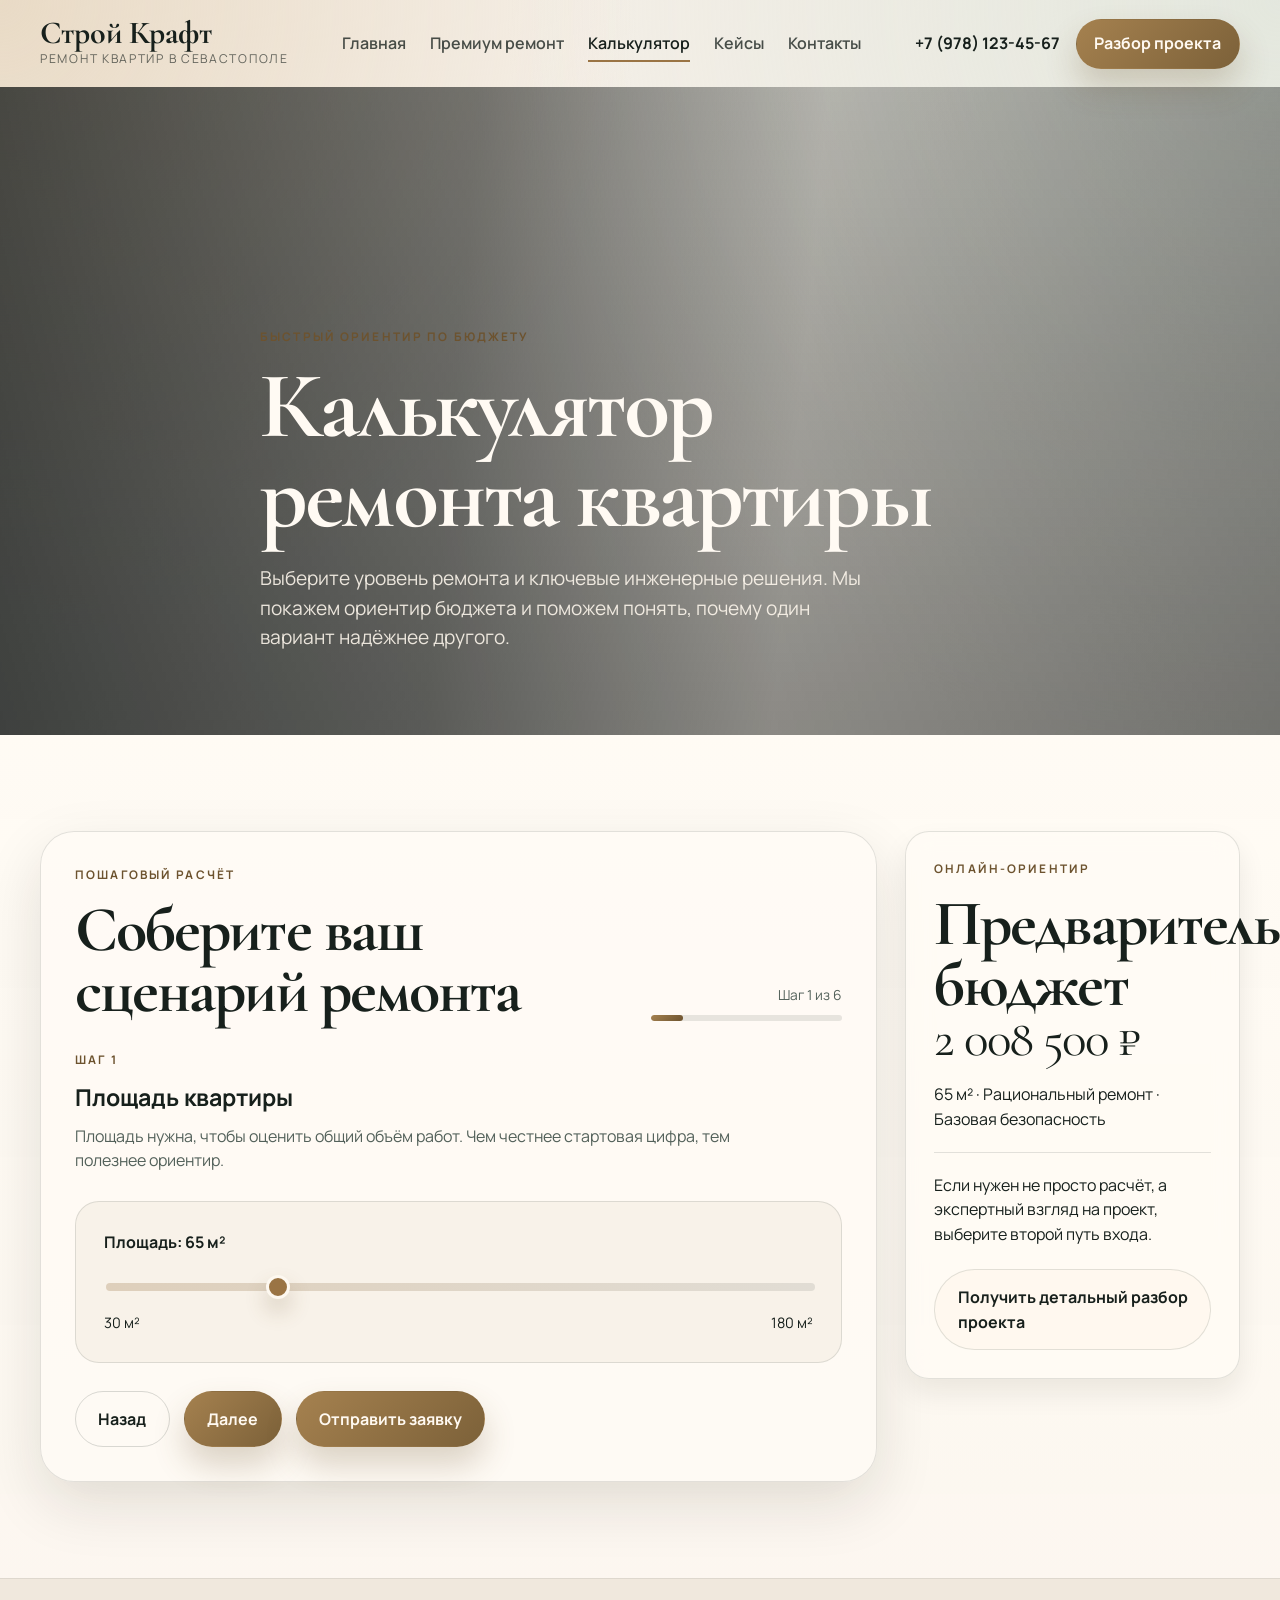
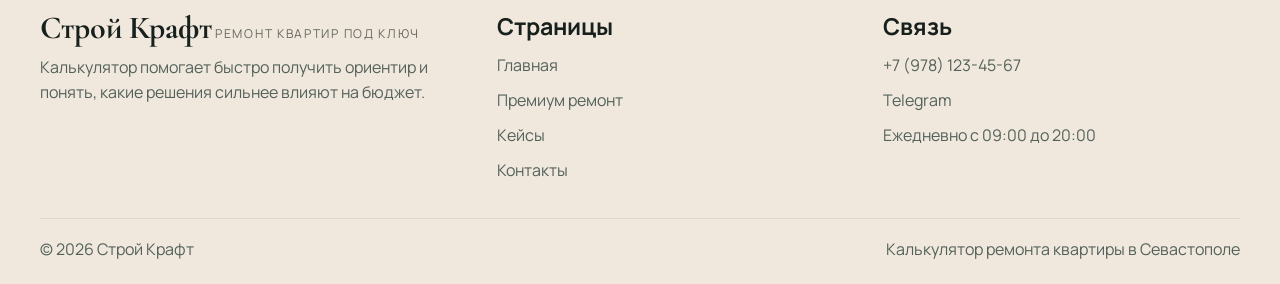
==== calculator.html @ f218eed1 "Add files via upload" ====
<!DOCTYPE html>
<html lang="ru">
<head>
  <meta charset="UTF-8">
  <meta http-equiv="X-UA-Compatible" content="IE=edge">
  <meta name="viewport" content="width=device-width, initial-scale=1.0">
  <title>Калькулятор ремонта квартиры в Севастополе | Строй Крафт</title>
  <meta name="description" content="Пошаговый калькулятор ремонта квартиры в Севастополе: тип ремонта, электрика, вода, материалы и итоговая оценка бюджета с формой заявки.">
  <link rel="preconnect" href="https://fonts.googleapis.com">
  <link rel="preconnect" href="https://fonts.gstatic.com" crossorigin>
  <link href="https://fonts.googleapis.com/css2?family=Cormorant+Garamond:wght@500;600;700&family=Manrope:wght@400;500;600;700;800&display=swap" rel="stylesheet">
  <link rel="stylesheet" href="style.css">
  <script defer src="script.js"></script>
</head>
<body class="page-calculator">
  <header class="site-header" data-header>
    <div class="container site-header__inner">
      <a class="brand" href="index.html" aria-label="Строй Крафт">
        <span class="brand__mark">Строй Крафт</span>
        <span class="brand__sub">ремонт квартир в Севастополе</span>
      </a>
      <button class="menu-toggle" type="button" aria-expanded="false" aria-controls="siteNav" data-menu-toggle>
        <span></span>
        <span></span>
      </button>
      <nav class="site-nav" id="siteNav" data-nav>
        <a href="index.html">Главная</a>
        <a href="premium.html">Премиум ремонт</a>
        <a href="calculator.html" aria-current="page">Калькулятор</a>
        <a href="cases.html">Кейсы</a>
        <a href="contact.html">Контакты</a>
      </nav>
      <div class="site-header__actions">
        <a class="header-phone" href="tel:+79781234567">+7 (978) 123-45-67</a>
        <a class="button button--small" href="contact.html?lead=review">Разбор проекта</a>
      </div>
    </div>
  </header>

  <main>
    <section class="page-hero page-hero--compact" style="--hero-image: url('https://images.unsplash.com/photo-1484154218962-a197022b5858?auto=format&fit=crop&w=1600&q=80');">
      <div class="page-hero__media" data-parallax></div>
      <div class="page-hero__shade"></div>
      <div class="container page-hero__content">
        <p class="hero__eyebrow" data-reveal>Быстрый ориентир по бюджету</p>
        <h1 data-reveal>Калькулятор ремонта квартиры</h1>
        <p class="hero__lead" data-reveal>
          Выберите уровень ремонта и ключевые инженерные решения. Мы покажем ориентир бюджета и
          поможем понять, почему один вариант надёжнее другого.
        </p>
      </div>
    </section>

    <section class="section section--light">
      <div class="container calculator-layout">
        <form class="calculator" id="calculatorWizard" novalidate>
          <div class="calculator__top" data-reveal>
            <div>
              <p class="kicker">Пошаговый расчёт</p>
              <h2>Соберите ваш сценарий ремонта</h2>
            </div>
            <div class="wizard-progress">
              <span data-progress-label>Шаг 1 из 6</span>
              <div class="wizard-progress__bar">
                <span data-progress-bar></span>
              </div>
            </div>
          </div>

          <section class="wizard-step is-active" data-step="1" data-reveal>
            <div class="wizard-step__header">
              <p class="kicker">Шаг 1</p>
              <h3>Площадь квартиры</h3>
              <p>Площадь нужна, чтобы оценить общий объём работ. Чем честнее стартовая цифра, тем полезнее ориентир.</p>
            </div>
            <div class="range-card">
              <label for="areaRange">Площадь: <strong><span data-area-value>65</span> м²</strong></label>
              <input id="areaRange" name="area" type="range" min="30" max="180" step="5" value="65" data-area-range>
              <div class="range-card__labels">
                <span>30 м²</span>
                <span>180 м²</span>
              </div>
            </div>
          </section>

          <section class="wizard-step" data-step="2">
            <div class="wizard-step__header">
              <p class="kicker">Шаг 2</p>
              <h3>Какой тип ремонта нужен</h3>
              <p>Это главная разница по бюджету. Выбирайте не “самый дорогой”, а тот уровень, который решает вашу задачу.</p>
            </div>
            <div class="option-grid">
              <label class="option-card option-card--selectable">
                <input type="radio" name="renovationType" value="Рациональный ремонт" data-price="22000" checked>
                <span class="option-card__title">Рациональный ремонт</span>
                <span class="option-card__price">от 22 000 ₽ / м²</span>
                <span class="option-card__desc">Чистый, аккуратный ремонт с проверенными решениями без переплаты за лишний декор.</span>
              </label>
              <label class="option-card option-card--selectable">
                <input type="radio" name="renovationType" value="Капитальный ремонт" data-price="32000">
                <span class="option-card__title">Капитальный ремонт</span>
                <span class="option-card__price">от 32 000 ₽ / м²</span>
                <span class="option-card__desc">Полная перезагрузка квартиры с усиленной подготовкой оснований и инженерии.</span>
              </label>
              <label class="option-card option-card--selectable">
                <input type="radio" name="renovationType" value="Премиум ремонт" data-price="46000">
                <span class="option-card__title">Премиум ремонт</span>
                <span class="option-card__price">от 46 000 ₽ / м²</span>
                <span class="option-card__desc">Для квартир, где важны высокий ресурс, точная геометрия и дорогой уровень исполнения.</span>
              </label>
            </div>
          </section>

          <section class="wizard-step" data-step="3">
            <div class="wizard-step__header">
              <p class="kicker">Шаг 3</p>
              <h3>Электрическая система</h3>
              <p>Хорошая электрика даёт спокойствие: техника работает стабильно, нагрузка распределена, а доступ к щиту остаётся удобным.</p>
            </div>
            <div class="option-grid">
              <label class="option-card option-card--selectable">
                <input type="radio" name="electricity" value="Базовая безопасность" data-price="2900" checked>
                <span class="option-card__title">Базовая безопасность</span>
                <span class="option-card__price">+2 900 ₽ / м²</span>
                <span class="option-card__desc">Для спокойной эксплуатации без избыточных решений. Подходит для стандартного набора техники.</span>
              </label>
              <label class="option-card option-card--selectable">
                <input type="radio" name="electricity" value="Усиленная система" data-price="5100">
                <span class="option-card__title">Усиленная система</span>
                <span class="option-card__price">+5 100 ₽ / м²</span>
                <span class="option-card__desc">Отдельные группы и запас по нагрузке. Лучше для семей и кухни с активной техникой.</span>
              </label>
              <label class="option-card option-card--selectable">
                <input type="radio" name="electricity" value="Премиум электрика" data-price="7900">
                <span class="option-card__title">Премиум электрика</span>
                <span class="option-card__price">+7 900 ₽ / м²</span>
                <span class="option-card__desc">Сценарии света, удобный щит, запас по мощности и уровень комфорта на долгий срок.</span>
              </label>
            </div>
          </section>

          <section class="wizard-step" data-step="4">
            <div class="wizard-step__header">
              <p class="kicker">Шаг 4</p>
              <h3>Система воды</h3>
              <p>Здесь важны тихая работа, долговечность и доступ к ключевым узлам. Это та часть ремонта, где переделки всегда дорогие.</p>
            </div>
            <div class="option-grid">
              <label class="option-card option-card--selectable">
                <input type="radio" name="water" value="Стандартная схема" data-price="2400" checked>
                <span class="option-card__title">Стандартная схема</span>
                <span class="option-card__price">+2 400 ₽ / м²</span>
                <span class="option-card__desc">Рабочее решение для компактных квартир с простым сценарием потребления воды.</span>
              </label>
              <label class="option-card option-card--selectable">
                <input type="radio" name="water" value="Коллекторная система" data-price="4300">
                <span class="option-card__title">Коллекторная система</span>
                <span class="option-card__price">+4 300 ₽ / м²</span>
                <span class="option-card__desc">Стабильнее по давлению и удобнее в обслуживании. Оптимально для семейного пользования.</span>
              </label>
              <label class="option-card option-card--selectable">
                <input type="radio" name="water" value="Премиум водоснабжение" data-price="6900">
                <span class="option-card__title">Премиум водоснабжение</span>
                <span class="option-card__price">+6 900 ₽ / м²</span>
                <span class="option-card__desc">Усиленная схема с продуманным доступом и уровнем сборки, рассчитанным на долгую эксплуатацию.</span>
              </label>
            </div>
          </section>

          <section class="wizard-step" data-step="5">
            <div class="wizard-step__header">
              <p class="kicker">Шаг 5</p>
              <h3>Материалы и отделка</h3>
              <p>Не всё должно быть дорогим. Важно, чтобы покрытия и фурнитура выдерживали именно вашу нагрузку и не уставали слишком быстро.</p>
            </div>
            <div class="option-grid">
              <label class="option-card option-card--selectable">
                <input type="radio" name="materials" value="Проверенные решения" data-price="3600" checked>
                <span class="option-card__title">Проверенные решения</span>
                <span class="option-card__price">+3 600 ₽ / м²</span>
                <span class="option-card__desc">Сбалансированный выбор для аккуратного результата без лишнего роста бюджета.</span>
              </label>
              <label class="option-card option-card--selectable">
                <input type="radio" name="materials" value="Усиленные материалы" data-price="6200">
                <span class="option-card__title">Усиленные материалы</span>
                <span class="option-card__price">+6 200 ₽ / м²</span>
                <span class="option-card__desc">Лучше держат нагрузку в проходных и мокрых зонах, дольше сохраняют вид.</span>
              </label>
              <label class="option-card option-card--selectable">
                <input type="radio" name="materials" value="Премиальная отделка" data-price="9800">
                <span class="option-card__title">Премиальная отделка</span>
                <span class="option-card__price">+9 800 ₽ / м²</span>
                <span class="option-card__desc">Финишный уровень для дорогой визуальной целостности и тактильно качественного пространства.</span>
              </label>
            </div>
          </section>

          <section class="wizard-step" data-step="6">
            <div class="wizard-step__header">
              <p class="kicker">Шаг 6</p>
              <h3>Дополнительные опции</h3>
              <p>Это то, что часто усиливает комфорт: тепло пола, шумоизоляция, встроенное хранение и дополнительный техконтроль.</p>
            </div>
            <div class="option-grid option-grid--compact">
              <label class="option-card option-card--selectable option-card--checkbox">
                <input type="checkbox" name="extras" value="Тёплый пол" data-price="2500">
                <span class="option-card__title">Тёплый пол</span>
                <span class="option-card__desc">Комфорт в санузлах, кухне и проходных зонах.</span>
              </label>
              <label class="option-card option-card--selectable option-card--checkbox">
                <input type="checkbox" name="extras" value="Шумоизоляция спальни" data-price="2100">
                <span class="option-card__title">Шумоизоляция спальни</span>
                <span class="option-card__desc">Сильнее ощущается в ежедневной жизни, чем многие декоративные вложения.</span>
              </label>
              <label class="option-card option-card--selectable option-card--checkbox">
                <input type="checkbox" name="extras" value="Встроенное хранение" data-price="3200">
                <span class="option-card__title">Встроенное хранение</span>
                <span class="option-card__desc">Помогает сохранить интерьер чистым и организованным.</span>
              </label>
              <label class="option-card option-card--selectable option-card--checkbox">
                <input type="checkbox" name="extras" value="Усиленный техконтроль" data-price="1700">
                <span class="option-card__title">Усиленный техконтроль</span>
                <span class="option-card__desc">Подходит для объектов с высокими ожиданиями к деталям и срокам.</span>
              </label>
            </div>
          </section>

          <section class="wizard-step wizard-step--result" data-step="7">
            <div class="wizard-step__header">
              <p class="kicker" data-lead-kicker>Финальный шаг</p>
              <h3 data-lead-title>Получите расчёт и следующий шаг по вашему проекту</h3>
              <p data-lead-copy>Оставьте имя и телефон. Мы перезвоним, уточним детали и поможем превратить ориентир по бюджету в понятную смету.</p>
            </div>
            <div class="result-card">
              <div class="result-card__amount">
                <span>Ориентир бюджета</span>
                <strong data-total-range>3 967 000 - 4 630 000 ₽</strong>
                <p>Точная смета зависит от состояния квартиры, состава работ и уровня чистовых материалов.</p>
              </div>
              <div class="result-card__summary" data-summary-list></div>
            </div>
            <div class="contact-inline">
              <label>
                <span>Ваше имя</span>
                <input type="text" name="clientName" placeholder="Как к вам обращаться" required>
              </label>
              <label>
                <span>Телефон</span>
                <input type="tel" name="clientPhone" placeholder="+7 (___) ___-__-__" required data-phone-input>
              </label>
            </div>
          </section>

          <div class="wizard-controls">
            <button class="button button--ghost" type="button" data-prev-step disabled>Назад</button>
            <button class="button" type="button" data-next-step>Далее</button>
            <button class="button" type="submit" data-submit-step hidden>Отправить заявку</button>
          </div>
        </form>

        <aside class="calculator-summary" data-reveal>
          <p class="kicker">Онлайн-ориентир</p>
          <h2>Предварительный бюджет</h2>
          <div class="calculator-summary__price" data-total-short>4 298 000 ₽</div>
          <div class="calculator-summary__meta" data-summary-short>
            65 м² · Рациональный ремонт · Базовая безопасность
          </div>
          <div class="calculator-summary__note">
            Если нужен не просто расчёт, а экспертный взгляд на проект, выберите второй путь входа.
          </div>
          <a class="button button--secondary button--wide" href="contact.html?lead=review">Получить детальный разбор проекта</a>
        </aside>
      </div>
    </section>
  </main>

  <footer class="site-footer">
    <div class="container site-footer__grid">
      <div>
        <a class="brand brand--footer" href="index.html">
          <span class="brand__mark">Строй Крафт</span>
          <span class="brand__sub">ремонт квартир под ключ</span>
        </a>
        <p>Калькулятор помогает быстро получить ориентир и понять, какие решения сильнее влияют на бюджет.</p>
      </div>
      <div>
        <h3>Страницы</h3>
        <a href="index.html">Главная</a>
        <a href="premium.html">Премиум ремонт</a>
        <a href="cases.html">Кейсы</a>
        <a href="contact.html">Контакты</a>
      </div>
      <div>
        <h3>Связь</h3>
        <a href="tel:+79781234567">+7 (978) 123-45-67</a>
        <a href="https://t.me/stroykraft_sev" target="_blank" rel="noopener">Telegram</a>
        <p>Ежедневно с 09:00 до 20:00</p>
      </div>
    </div>
    <div class="container site-footer__bottom">
      <p>© <span data-year></span> Строй Крафт</p>
      <p>Калькулятор ремонта квартиры в Севастополе</p>
    </div>
  </footer>
</body>
</html>
---- style.css ----
:root {
  --bg: #f5efe7;
  --bg-alt: #fbf8f3;
  --surface: rgba(255, 252, 246, 0.72);
  --surface-strong: #fffaf2;
  --surface-dark: #1f2723;
  --text: #17201c;
  --muted: #53615a;
  --line: rgba(23, 32, 28, 0.12);
  --line-strong: rgba(23, 32, 28, 0.2);
  --accent: #9a7444;
  --accent-deep: #6d532f;
  --accent-soft: #e7d7c0;
  --sage: #dce4da;
  --success: #2f6a52;
  --shadow: 0 22px 60px rgba(32, 25, 12, 0.12);
  --shadow-soft: 0 14px 28px rgba(25, 20, 11, 0.08);
  --radius-xl: 34px;
  --radius-lg: 24px;
  --radius-md: 18px;
  --radius-sm: 12px;
  --container: 1200px;
  --header-height: 88px;
  --ease: 320ms cubic-bezier(0.2, 0.7, 0, 1);
}

*,
*::before,
*::after {
  box-sizing: border-box;
}

html {
  scroll-behavior: smooth;
}

body {
  margin: 0;
  font-family: "Manrope", sans-serif;
  background:
    radial-gradient(circle at top left, rgba(231, 215, 192, 0.85), transparent 28%),
    radial-gradient(circle at top right, rgba(220, 228, 218, 0.7), transparent 34%),
    var(--bg);
  color: var(--text);
  line-height: 1.55;
  min-width: 320px;
}

img {
  display: block;
  max-width: 100%;
}

a {
  color: inherit;
  text-decoration: none;
}

button,
input,
select,
textarea {
  font: inherit;
}

button {
  cursor: pointer;
}

input,
select,
textarea {
  width: 100%;
  border: 1px solid rgba(23, 32, 28, 0.18);
  border-radius: 14px;
  background: rgba(255, 251, 245, 0.92);
  color: var(--text);
  padding: 0.95rem 1rem;
  transition: border-color var(--ease), box-shadow var(--ease), background var(--ease);
}

input:focus,
select:focus,
textarea:focus {
  outline: none;
  border-color: rgba(154, 116, 68, 0.6);
  box-shadow: 0 0 0 4px rgba(154, 116, 68, 0.12);
  background: #fffdf9;
}

summary {
  cursor: pointer;
  list-style: none;
}

summary::-webkit-details-marker {
  display: none;
}

.container {
  width: min(calc(100% - 40px), var(--container));
  margin: 0 auto;
}

.section {
  padding: 96px 0;
  position: relative;
}

.section--light {
  background: linear-gradient(180deg, rgba(255, 251, 245, 0.96), rgba(252, 247, 240, 0.94));
}

.section--accent {
  background:
    linear-gradient(135deg, rgba(231, 215, 192, 0.54), rgba(220, 228, 218, 0.3)),
    rgba(255, 251, 245, 0.55);
}

.section-heading {
  max-width: 780px;
  margin-bottom: 40px;
}

.kicker,
.hero__eyebrow {
  margin: 0 0 14px;
  color: var(--accent-deep);
  text-transform: uppercase;
  letter-spacing: 0.18em;
  font-size: 0.74rem;
  font-weight: 700;
}

h1,
h2,
h3 {
  margin: 0;
}

h1,
h2 {
  font-family: "Cormorant Garamond", serif;
  font-weight: 700;
  letter-spacing: -0.03em;
  line-height: 0.96;
}

h1 {
  font-size: clamp(3rem, 7.5vw, 5.9rem);
}

h2 {
  font-size: clamp(2.3rem, 5vw, 4rem);
}

h3 {
  font-size: clamp(1.2rem, 2vw, 1.45rem);
  line-height: 1.2;
}

p {
  margin: 0;
  color: var(--muted);
}

.button,
.text-link,
.header-phone,
.site-nav a,
.site-footer a,
.contact-card__link {
  transition:
    color var(--ease),
    background-color var(--ease),
    border-color var(--ease),
    opacity var(--ease),
    transform var(--ease);
}

.button {
  display: inline-flex;
  align-items: center;
  justify-content: center;
  gap: 0.55rem;
  padding: 0.92rem 1.4rem;
  min-height: 54px;
  border-radius: 999px;
  background: linear-gradient(135deg, #a5814f, #7c6139);
  color: #fff9f1;
  border: 1px solid transparent;
  box-shadow: 0 18px 32px rgba(109, 83, 47, 0.24);
  font-weight: 700;
}

.button:hover,
.button:focus-visible {
  transform: translateY(-2px);
  background: linear-gradient(135deg, #b08c57, #83653c);
}

.button--secondary {
  background: rgba(255, 249, 239, 0.9);
  color: var(--text);
  border-color: rgba(23, 32, 28, 0.12);
  box-shadow: none;
}

.button--secondary:hover,
.button--secondary:focus-visible {
  background: #fffdf9;
  border-color: rgba(23, 32, 28, 0.22);
}

.button--ghost,
.button--ghost-light {
  background: transparent;
  border-color: rgba(255, 249, 239, 0.44);
  color: inherit;
  box-shadow: none;
}

.button--ghost:hover,
.button--ghost-light:hover,
.button--ghost:focus-visible,
.button--ghost-light:focus-visible {
  background: rgba(255, 251, 245, 0.16);
}

.button--ghost {
  border-color: rgba(23, 32, 28, 0.16);
}

.button--small {
  min-height: 44px;
  padding: 0.72rem 1.1rem;
}

.button--wide {
  width: 100%;
}

.text-link {
  display: inline-flex;
  align-items: center;
  gap: 0.35rem;
  color: var(--text);
  font-weight: 700;
}

.text-link::after {
  content: "→";
}

.text-link:hover,
.text-link:focus-visible {
  color: var(--accent-deep);
}

.site-header {
  position: sticky;
  top: 0;
  z-index: 30;
  padding: 18px 0;
  transition: padding var(--ease), background-color var(--ease), backdrop-filter var(--ease), border-color var(--ease), box-shadow var(--ease);
}

.site-header::before {
  content: "";
  position: absolute;
  inset: 0;
  background: rgba(247, 241, 232, 0.64);
  backdrop-filter: blur(18px);
  border-bottom: 1px solid transparent;
  opacity: 0;
  transition: opacity var(--ease), border-color var(--ease);
}

.site-header--scrolled::before {
  opacity: 1;
  border-color: rgba(23, 32, 28, 0.08);
}

.site-header__inner {
  position: relative;
  z-index: 1;
  display: flex;
  align-items: center;
  justify-content: space-between;
  gap: 24px;
}

.brand {
  display: inline-grid;
  gap: 2px;
}

.brand__mark {
  font-family: "Cormorant Garamond", serif;
  font-size: 2rem;
  font-weight: 700;
  line-height: 0.95;
  color: var(--text);
}

.brand__sub {
  font-size: 0.76rem;
  text-transform: uppercase;
  letter-spacing: 0.14em;
  color: rgba(23, 32, 28, 0.64);
}

.site-nav {
  display: flex;
  align-items: center;
  gap: 24px;
}

.site-nav a {
  position: relative;
  padding: 0.2rem 0;
  color: rgba(23, 32, 28, 0.78);
  font-weight: 600;
}

.site-nav a::after {
  content: "";
  position: absolute;
  left: 0;
  bottom: -0.2rem;
  width: 100%;
  height: 2px;
  background: var(--accent);
  transform: scaleX(0);
  transform-origin: left;
  transition: transform var(--ease);
}

.site-nav a:hover,
.site-nav a:focus-visible,
.site-nav a[aria-current="page"] {
  color: var(--text);
}

.site-nav a:hover::after,
.site-nav a:focus-visible::after,
.site-nav a[aria-current="page"]::after {
  transform: scaleX(1);
}

.site-header__actions {
  display: flex;
  align-items: center;
  gap: 16px;
}

.header-phone {
  font-weight: 700;
  color: var(--text);
}

.header-phone:hover,
.header-phone:focus-visible {
  color: var(--accent-deep);
}

.menu-toggle {
  display: none;
  width: 48px;
  height: 48px;
  border-radius: 14px;
  border: 1px solid rgba(23, 32, 28, 0.1);
  background: rgba(255, 251, 245, 0.82);
  padding: 0;
}

.menu-toggle span {
  position: absolute;
  left: 12px;
  right: 12px;
  height: 2px;
  background: var(--text);
  transition: transform var(--ease), opacity var(--ease);
}

.menu-toggle span:first-child {
  transform: translateY(-5px);
}

.menu-toggle span:last-child {
  transform: translateY(5px);
}

.menu-toggle.is-open span:first-child {
  transform: rotate(45deg);
}

.menu-toggle.is-open span:last-child {
  transform: rotate(-45deg);
}

.hero,
.page-hero {
  position: relative;
  overflow: clip;
  min-height: calc(100svh - 18px);
  display: flex;
  align-items: end;
  padding: calc(var(--header-height) + 70px) 0 42px;
}

.page-hero--compact {
  min-height: 72svh;
}

.hero__media,
.page-hero__media {
  position: absolute;
  inset: 0;
  background-image: var(--hero-image);
  background-size: cover;
  background-position: center;
  transform: scale(1.08);
  will-change: transform;
}

.hero__shade,
.page-hero__shade {
  position: absolute;
  inset: 0;
  background:
    linear-gradient(95deg, rgba(19, 23, 22, 0.74) 0%, rgba(19, 23, 22, 0.54) 36%, rgba(19, 23, 22, 0.22) 62%, rgba(19, 23, 22, 0.38) 100%),
    linear-gradient(180deg, rgba(19, 23, 22, 0.06) 0%, rgba(19, 23, 22, 0.32) 100%);
}

.hero__content,
.page-hero__content {
  position: relative;
  z-index: 1;
  max-width: 760px;
  color: #fffaf3;
}

.hero__content h1,
.page-hero__content h1,
.hero__content h2,
.page-hero__content h2,
.hero__content h3,
.page-hero__content h3 {
  color: #fffaf3;
}

.hero__lead {
  margin-top: 22px;
  max-width: 620px;
  font-size: clamp(1.02rem, 1.5vw, 1.22rem);
  color: rgba(255, 248, 238, 0.88);
}

.hero__actions {
  display: flex;
  flex-wrap: wrap;
  gap: 14px;
  margin-top: 34px;
}

.hero__highlights {
  display: flex;
  flex-wrap: wrap;
  gap: 12px 22px;
  margin: 28px 0 0;
  padding: 0;
  list-style: none;
  color: rgba(255, 248, 238, 0.82);
}

.hero__highlights li {
  position: relative;
  padding-left: 18px;
}

.hero__highlights li::before {
  content: "";
  position: absolute;
  left: 0;
  top: 0.55em;
  width: 7px;
  height: 7px;
  border-radius: 50%;
  background: var(--accent-soft);
}

.hero-strip {
  position: absolute;
  left: 0;
  right: 0;
  bottom: 0;
  z-index: 1;
  background: linear-gradient(180deg, rgba(16, 20, 18, 0.18), rgba(16, 20, 18, 0.44));
  backdrop-filter: blur(12px);
  border-top: 1px solid rgba(255, 248, 238, 0.16);
}

.hero-strip__grid {
  display: grid;
  grid-template-columns: repeat(3, minmax(0, 1fr));
  gap: 24px;
  padding: 22px 0;
  color: rgba(255, 248, 238, 0.85);
}

.hero-strip strong {
  display: block;
  font-size: clamp(2rem, 3vw, 2.8rem);
  font-family: "Cormorant Garamond", serif;
  line-height: 0.85;
  color: #fffaf3;
  margin-bottom: 8px;
}

.entry-grid,
.pillar-grid,
.emotion-grid,
.value-columns {
  display: grid;
  gap: 22px;
}

.entry-grid {
  grid-template-columns: repeat(2, minmax(0, 1fr));
}

.entry-card,
.contact-card,
.result-card,
.option-card,
.calculator-summary,
.contact-panel,
.contact-card,
.entry-card {
  border: 1px solid var(--line);
  border-radius: var(--radius-lg);
  background: rgba(255, 251, 245, 0.78);
  box-shadow: var(--shadow-soft);
  backdrop-filter: blur(12px);
}

.entry-card {
  padding: 34px;
}

.entry-card--accent {
  background:
    linear-gradient(135deg, rgba(231, 215, 192, 0.72), rgba(255, 251, 245, 0.78));
}

.entry-card__tag {
  margin-bottom: 14px;
  font-size: 0.84rem;
  font-weight: 700;
  color: var(--accent-deep);
}

.entry-card h3 {
  margin-bottom: 10px;
}

.entry-card p:not(.entry-card__tag) {
  margin-bottom: 20px;
}

.split {
  display: grid;
  grid-template-columns: minmax(0, 1.05fr) minmax(360px, 0.95fr);
  gap: 54px;
  align-items: center;
}

.split--reverse {
  grid-template-columns: minmax(360px, 0.92fr) minmax(0, 1.08fr);
}

.split--reverse .split__media {
  order: -1;
}

.split__media {
  position: relative;
}

.split__media img {
  width: 100%;
  aspect-ratio: 4 / 5;
  object-fit: cover;
  border-radius: var(--radius-xl);
  box-shadow: var(--shadow);
}

.trust-list,
.bullet-stack,
.faq-list,
.problem-solution {
  display: grid;
  gap: 22px;
}

.trust-list article,
.value-columns article,
.pillar-grid article,
.emotion-grid article {
  padding-bottom: 22px;
  border-bottom: 1px solid var(--line);
}

.trust-list article:last-child,
.value-columns article:last-child,
.pillar-grid article:last-child,
.emotion-grid article:last-child {
  border-bottom: none;
}

.value-columns {
  grid-template-columns: repeat(3, minmax(0, 1fr));
}

.timeline {
  display: grid;
  grid-template-columns: repeat(5, minmax(0, 1fr));
  gap: 18px;
}

.timeline--three {
  grid-template-columns: repeat(3, minmax(0, 1fr));
}

.timeline__item {
  padding: 28px 26px;
  border-radius: 24px;
  background: rgba(255, 251, 245, 0.75);
  border: 1px solid var(--line);
}

.timeline__item span {
  display: inline-block;
  margin-bottom: 18px;
  font-size: 0.85rem;
  letter-spacing: 0.18em;
  text-transform: uppercase;
  color: var(--accent-deep);
  font-weight: 800;
}

.cta-inline,
.final-cta__actions {
  display: flex;
  flex-wrap: wrap;
  gap: 14px;
  margin-top: 24px;
}

.faq-layout {
  display: grid;
  gap: 20px;
}

.faq-list details {
  padding: 24px 28px;
  border-radius: 20px;
  background: rgba(255, 251, 245, 0.76);
  border: 1px solid var(--line);
}

.faq-list summary {
  position: relative;
  padding-right: 28px;
  font-weight: 700;
  color: var(--text);
}

.faq-list summary::after {
  content: "+";
  position: absolute;
  right: 0;
  top: 0;
  font-size: 1.2rem;
  color: var(--accent-deep);
}

.faq-list details[open] summary::after {
  content: "–";
}

.faq-list p {
  margin-top: 14px;
}

.final-cta__box {
  display: grid;
  grid-template-columns: minmax(0, 1.15fr) auto;
  align-items: center;
  gap: 32px;
  padding: 38px 42px;
  border-radius: var(--radius-xl);
  background:
    linear-gradient(135deg, rgba(255, 251, 244, 0.92), rgba(231, 215, 192, 0.86));
  border: 1px solid rgba(109, 83, 47, 0.16);
  box-shadow: var(--shadow);
}

.final-cta__box h2 {
  max-width: 680px;
}

.site-footer {
  padding: 34px 0 22px;
  background: #f0e8dd;
  border-top: 1px solid rgba(23, 32, 28, 0.08);
}

.site-footer__grid {
  display: grid;
  grid-template-columns: minmax(0, 1.2fr) repeat(2, minmax(180px, 1fr));
  gap: 28px;
}

.site-footer__grid h3 {
  margin-bottom: 12px;
}

.site-footer__grid a,
.site-footer__grid p {
  display: block;
  margin-bottom: 10px;
  color: var(--muted);
}

.site-footer__grid a:hover,
.site-footer__grid a:focus-visible {
  color: var(--accent-deep);
}

.brand--footer {
  margin-bottom: 14px;
}

.site-footer__bottom {
  display: flex;
  justify-content: space-between;
  gap: 16px;
  margin-top: 26px;
  padding-top: 18px;
  border-top: 1px solid rgba(23, 32, 28, 0.08);
}

.page-hero__content {
  padding-bottom: 40px;
}

.pillar-grid,
.emotion-grid {
  grid-template-columns: repeat(2, minmax(0, 1fr));
}

.compare-table {
  border-radius: var(--radius-lg);
  overflow: hidden;
  border: 1px solid var(--line);
  background: rgba(255, 251, 245, 0.82);
  box-shadow: var(--shadow-soft);
}

.compare-table__head,
.compare-table__row {
  display: grid;
  grid-template-columns: minmax(120px, 0.55fr) 1fr 1fr;
  gap: 18px;
  padding: 22px 24px;
}

.compare-table__head {
  background: rgba(154, 116, 68, 0.1);
  color: var(--text);
  font-weight: 800;
}

.compare-table__row {
  border-top: 1px solid var(--line);
}

.compare-table__row span {
  color: var(--accent-deep);
  font-weight: 800;
}

.calculator-layout {
  display: grid;
  grid-template-columns: minmax(0, 1.05fr) minmax(320px, 0.42fr);
  gap: 28px;
  align-items: start;
}

.calculator,
.contact-panel {
  padding: 34px;
  background: rgba(255, 251, 245, 0.88);
  border-radius: var(--radius-xl);
  border: 1px solid var(--line);
  box-shadow: var(--shadow);
}

.calculator__top {
  display: flex;
  align-items: end;
  justify-content: space-between;
  gap: 24px;
  margin-bottom: 30px;
}

.wizard-progress {
  width: min(280px, 100%);
}

.wizard-progress span {
  display: block;
  margin-bottom: 10px;
  font-size: 0.86rem;
  color: var(--muted);
  text-align: right;
}

.wizard-progress__bar {
  height: 6px;
  border-radius: 999px;
  background: rgba(23, 32, 28, 0.1);
  overflow: hidden;
}

.wizard-progress__bar span {
  display: block;
  height: 100%;
  margin: 0;
  background: linear-gradient(135deg, #a5814f, #6d532f);
  border-radius: inherit;
  width: 16.66%;
  transition: width var(--ease);
}

.wizard-step {
  display: none;
}

.wizard-step.is-active {
  display: block;
}

.wizard-step__header {
  max-width: 720px;
}

.wizard-step__header p:not(.kicker) {
  margin-top: 12px;
}

.range-card {
  margin-top: 28px;
  padding: 28px;
  border-radius: 24px;
  background: rgba(247, 241, 232, 0.84);
  border: 1px solid var(--line);
}

.range-card label {
  display: block;
  margin-bottom: 18px;
  color: var(--text);
  font-weight: 700;
}

input[type="range"] {
  appearance: none;
  width: 100%;
  height: 8px;
  padding: 0;
  background: linear-gradient(90deg, rgba(154, 116, 68, 0.28), rgba(23, 32, 28, 0.1));
  border-radius: 999px;
  border: none;
  box-shadow: none;
}

input[type="range"]::-webkit-slider-thumb {
  appearance: none;
  width: 24px;
  height: 24px;
  border-radius: 50%;
  border: 3px solid #fdf8f0;
  background: var(--accent);
  box-shadow: 0 12px 22px rgba(109, 83, 47, 0.24);
}

input[type="range"]::-moz-range-thumb {
  width: 24px;
  height: 24px;
  border: 3px solid #fdf8f0;
  border-radius: 50%;
  background: var(--accent);
  box-shadow: 0 12px 22px rgba(109, 83, 47, 0.24);
}

.range-card__labels {
  display: flex;
  justify-content: space-between;
  margin-top: 14px;
  font-size: 0.9rem;
}

.option-grid {
  display: grid;
  grid-template-columns: repeat(3, minmax(0, 1fr));
  gap: 18px;
  margin-top: 26px;
}

.option-grid--compact {
  grid-template-columns: repeat(2, minmax(0, 1fr));
}

.option-card {
  position: relative;
  display: grid;
  gap: 8px;
  padding: 24px;
}

.option-card input {
  position: absolute;
  inset: 0;
  opacity: 0;
  pointer-events: none;
}

.option-card--selectable {
  cursor: pointer;
}

.option-card__title {
  color: var(--text);
  font-weight: 800;
}

.option-card__price {
  color: var(--accent-deep);
  font-weight: 700;
}

.option-card__desc {
  color: var(--muted);
}

.option-card--selectable::before {
  content: "";
  position: absolute;
  inset: 0;
  border-radius: inherit;
  border: 1px solid transparent;
  transition: border-color var(--ease), background var(--ease), transform var(--ease), box-shadow var(--ease);
}

.option-card--selectable:hover::before,
.option-card--selectable:focus-within::before {
  border-color: rgba(154, 116, 68, 0.34);
  transform: translateY(-1px);
}

.option-card--selectable:has(input:checked)::before {
  border-color: rgba(154, 116, 68, 0.56);
  background: linear-gradient(180deg, rgba(255, 251, 245, 0.84), rgba(231, 215, 192, 0.48));
  box-shadow: 0 16px 26px rgba(109, 83, 47, 0.12);
}

.wizard-step--result .result-card {
  display: grid;
  grid-template-columns: minmax(0, 0.75fr) minmax(0, 1fr);
  gap: 22px;
  margin-top: 28px;
  padding: 30px;
}

.result-card__amount span {
  display: block;
  margin-bottom: 10px;
  color: var(--accent-deep);
  font-size: 0.84rem;
  font-weight: 800;
  text-transform: uppercase;
  letter-spacing: 0.14em;
}

.result-card__amount strong,
.calculator-summary__price {
  display: block;
  font-family: "Cormorant Garamond", serif;
  font-size: clamp(2.3rem, 4vw, 3.4rem);
  line-height: 0.95;
  color: var(--text);
  letter-spacing: -0.03em;
}

.result-card__summary,
.calculator-summary__meta {
  display: grid;
  gap: 12px;
}

.summary-chip {
  padding: 12px 14px;
  border-radius: 16px;
  background: rgba(247, 241, 232, 0.92);
  border: 1px solid var(--line);
  color: var(--text);
}

.summary-chip span {
  display: block;
  font-size: 0.8rem;
  text-transform: uppercase;
  letter-spacing: 0.13em;
  color: var(--accent-deep);
  margin-bottom: 4px;
  font-weight: 800;
}

.contact-inline {
  display: grid;
  grid-template-columns: repeat(2, minmax(0, 1fr));
  gap: 18px;
  margin-top: 24px;
}

.contact-inline label,
.lead-form label {
  display: grid;
  gap: 8px;
}

.contact-inline span,
.lead-form span {
  color: var(--text);
  font-weight: 700;
}

.wizard-controls {
  display: flex;
  gap: 14px;
  margin-top: 28px;
}

.calculator-summary {
  position: sticky;
  top: calc(var(--header-height) + 22px);
  padding: 28px;
}

.calculator-summary__meta {
  margin-top: 18px;
}

.calculator-summary__note {
  margin: 20px 0 22px;
  padding-top: 20px;
  border-top: 1px solid var(--line);
}

.case-section {
  padding-top: 72px;
  padding-bottom: 72px;
}

.case-story {
  display: grid;
  grid-template-columns: minmax(0, 1fr) minmax(0, 0.95fr);
  gap: 42px;
  align-items: center;
}

.case-story--reverse {
  grid-template-columns: minmax(0, 0.95fr) minmax(0, 1fr);
}

.case-story--reverse .case-story__media {
  order: 2;
}

.case-compare {
  position: relative;
  aspect-ratio: 4 / 3.4;
  overflow: hidden;
  border-radius: var(--radius-xl);
  box-shadow: var(--shadow);
}

.case-compare > img,
.case-compare__before img {
  width: 100%;
  height: 100%;
  object-fit: cover;
}

.case-compare__before {
  position: absolute;
  top: 0;
  left: 0;
  bottom: 0;
  overflow: hidden;
  border-right: 2px solid rgba(255, 248, 238, 0.65);
}

.case-compare__before img {
  filter: grayscale(0.25) saturate(0.84);
}

.case-compare__handle {
  position: absolute;
  top: 0;
  bottom: 0;
  left: 48%;
  width: 2px;
  background: rgba(255, 248, 238, 0.85);
  box-shadow: 0 0 0 8px rgba(255, 248, 238, 0.18);
  transform: translateX(-1px);
  pointer-events: none;
}

.case-compare__label {
  position: absolute;
  top: 16px;
  z-index: 2;
  padding: 0.4rem 0.7rem;
  border-radius: 999px;
  background: rgba(19, 23, 22, 0.56);
  color: #fffaf3;
  font-size: 0.76rem;
  font-weight: 800;
  letter-spacing: 0.12em;
  text-transform: uppercase;
}

.case-compare__label--before {
  left: 16px;
}

.case-compare__label--after {
  right: 16px;
}

.case-compare__range {
  position: absolute;
  inset: 0;
  opacity: 0;
  cursor: ew-resize;
}

.case-story__content {
  display: grid;
  gap: 18px;
}

.problem-solution article {
  padding: 18px 0;
  border-top: 1px solid var(--line);
}

.problem-solution article:first-child {
  border-top: none;
  padding-top: 0;
}

.contact-layout {
  display: grid;
  grid-template-columns: minmax(0, 1fr) minmax(280px, 0.52fr);
  gap: 28px;
  align-items: start;
}

.contact-panel h2 {
  margin-bottom: 22px;
}

.lead-form {
  display: grid;
  gap: 18px;
}

.contact-sidebar {
  display: grid;
  gap: 18px;
}

.contact-card {
  padding: 24px;
}

.contact-card__link {
  display: inline-block;
  margin: 10px 0;
  font-size: 1.2rem;
  font-weight: 800;
  color: var(--text);
}

.contact-card__link:hover,
.contact-card__link:focus-visible {
  color: var(--accent-deep);
}

.success-toast {
  position: fixed;
  left: 50%;
  bottom: 28px;
  z-index: 60;
  transform: translate(-50%, 30px);
  min-width: min(92vw, 420px);
  padding: 18px 20px;
  border-radius: 18px;
  background: rgba(31, 39, 35, 0.94);
  color: #fffaf3;
  box-shadow: 0 18px 40px rgba(17, 21, 19, 0.32);
  opacity: 0;
  pointer-events: none;
  transition: transform var(--ease), opacity var(--ease);
}

.success-toast.is-visible {
  opacity: 1;
  transform: translate(-50%, 0);
}

[data-reveal] {
  opacity: 0;
  transform: translateY(26px);
  transition: opacity 700ms cubic-bezier(0.2, 0.7, 0, 1), transform 700ms cubic-bezier(0.2, 0.7, 0, 1);
}

[data-reveal].is-visible {
  opacity: 1;
  transform: translateY(0);
}

@media (prefers-reduced-motion: reduce) {
  html {
    scroll-behavior: auto;
  }

  *,
  *::before,
  *::after {
    animation: none !important;
    transition: none !important;
  }

  [data-reveal] {
    opacity: 1;
    transform: none;
  }
}

@media (max-width: 1120px) {
  .site-nav {
    gap: 18px;
  }

  .split,
  .split--reverse,
  .case-story,
  .case-story--reverse,
  .contact-layout,
  .calculator-layout,
  .site-footer__grid,
  .final-cta__box {
    grid-template-columns: 1fr;
  }

  .split--reverse .split__media,
  .case-story--reverse .case-story__media {
    order: initial;
  }

  .calculator-summary {
    position: static;
  }

  .hero-strip__grid,
  .timeline {
    grid-template-columns: repeat(3, minmax(0, 1fr));
  }
}

@media (max-width: 900px) {
  :root {
    --header-height: 78px;
  }

  .site-header {
    padding: 12px 0;
  }

  .menu-toggle {
    position: relative;
    display: inline-flex;
    align-items: center;
    justify-content: center;
  }

  .site-nav,
  .site-header__actions .button--small {
    display: none;
  }

  .site-header__actions {
    margin-left: auto;
  }

  .site-nav.is-open {
    position: absolute;
    top: calc(100% + 12px);
    left: 20px;
    right: 20px;
    display: grid;
    gap: 14px;
    padding: 22px;
    background: rgba(255, 251, 245, 0.96);
    border: 1px solid rgba(23, 32, 28, 0.1);
    border-radius: 24px;
    box-shadow: var(--shadow);
    backdrop-filter: blur(16px);
  }

  .site-nav.is-open a {
    padding: 0.2rem 0;
  }

  .entry-grid,
  .value-columns,
  .pillar-grid,
  .emotion-grid,
  .option-grid,
  .option-grid--compact,
  .contact-inline,
  .hero-strip__grid,
  .timeline,
  .timeline--three,
  .wizard-step--result .result-card {
    grid-template-columns: 1fr;
  }

  .calculator__top {
    flex-direction: column;
    align-items: flex-start;
  }

  .wizard-progress {
    width: 100%;
  }
}

@media (max-width: 720px) {
  .container {
    width: min(calc(100% - 28px), var(--container));
  }

  .hero,
  .page-hero {
    min-height: auto;
    padding-top: calc(var(--header-height) + 56px);
    padding-bottom: 34px;
  }

  .hero-strip {
    position: relative;
    margin-top: 34px;
  }

  .hero__actions,
  .final-cta__actions,
  .wizard-controls {
    flex-direction: column;
  }

  .button,
  .button--secondary,
  .button--ghost,
  .button--ghost-light {
    width: 100%;
  }

  .site-footer__bottom {
    flex-direction: column;
  }

  .calculator,
  .contact-panel,
  .calculator-summary,
  .entry-card,
  .contact-card {
    padding: 24px;
  }

  .section {
    padding: 74px 0;
  }

  .final-cta__box {
    padding: 28px;
  }

  .header-phone {
    display: none;
  }
}
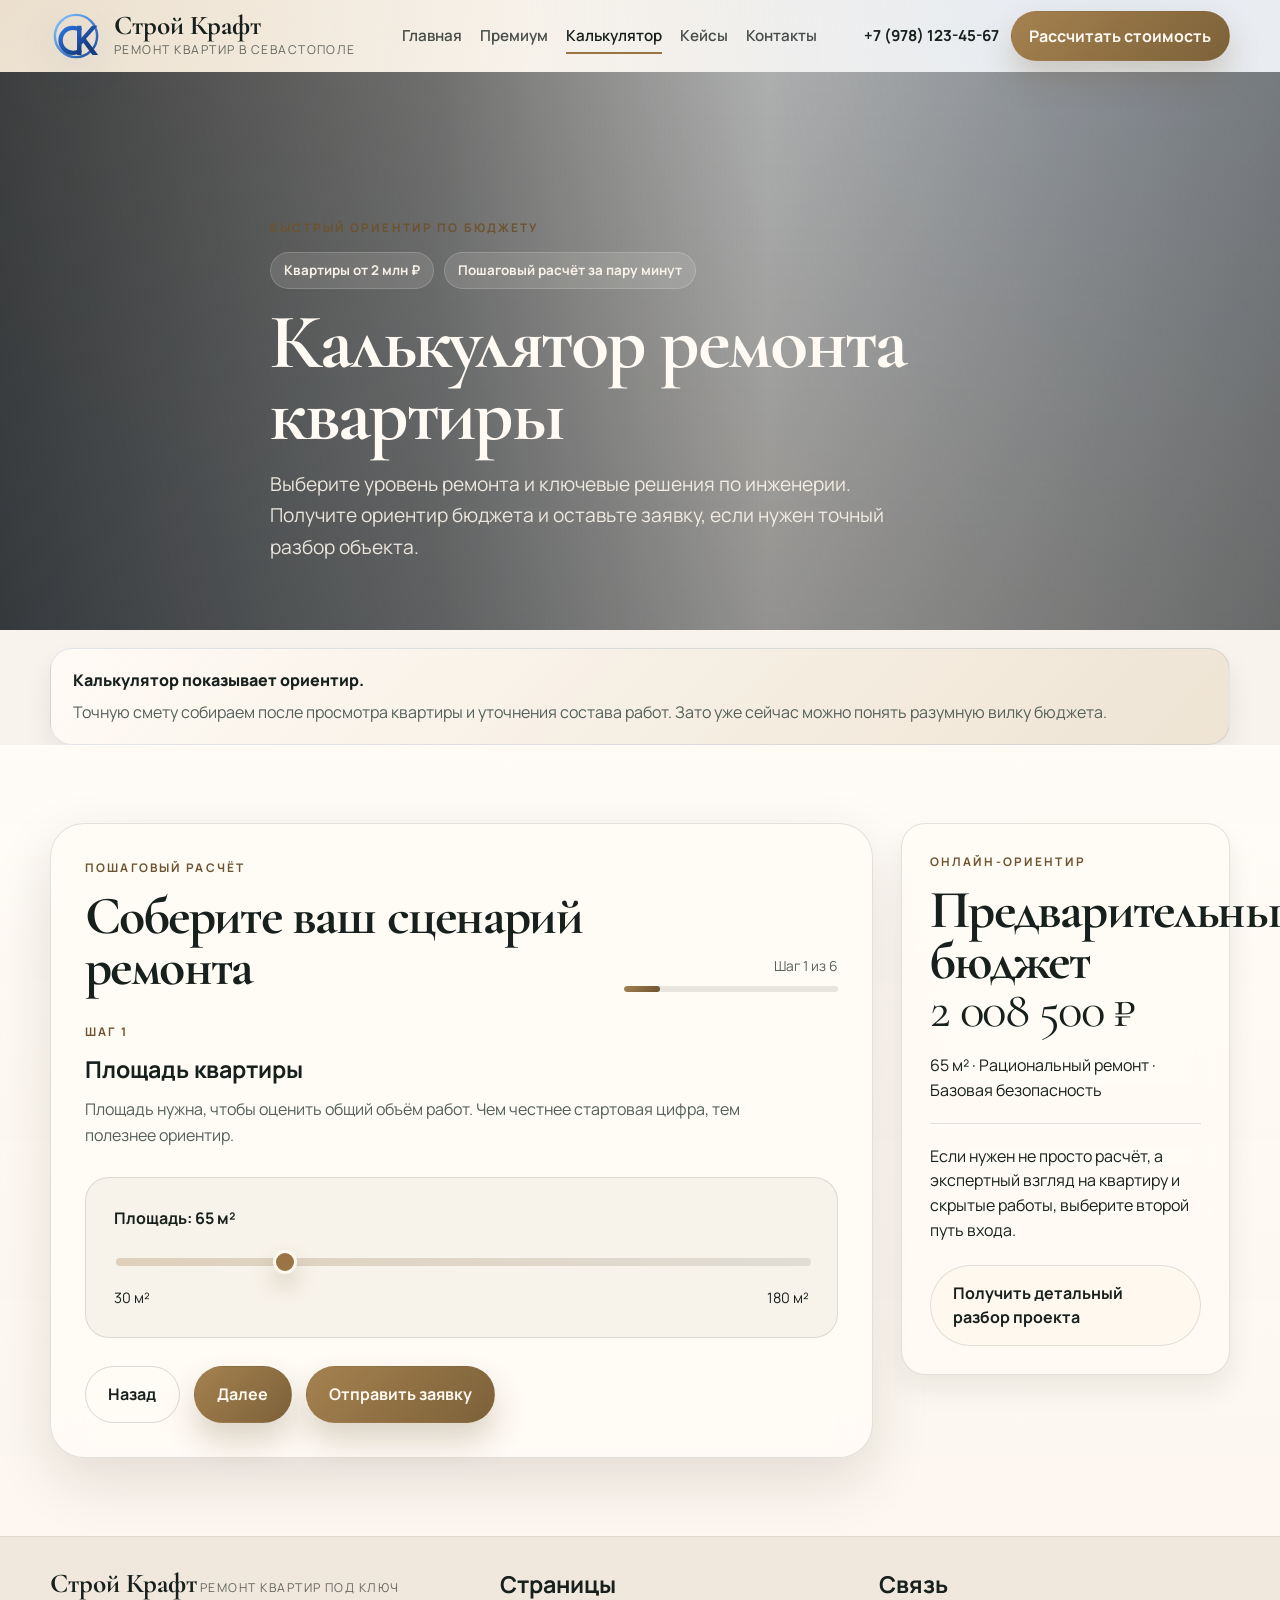
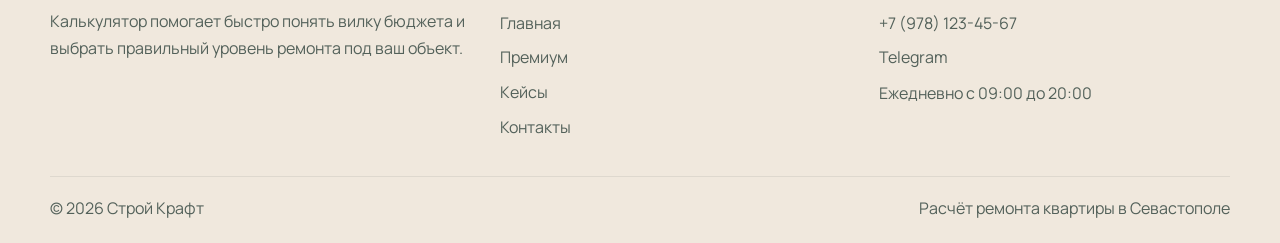
==== commit e25d6b9b: "fix merge conflicts and clean code" ====
--- a/calculator.html
+++ b/calculator.html
@@ -16,8 +16,11 @@
   <header class="site-header" data-header>
     <div class="container site-header__inner">
       <a class="brand" href="index.html" aria-label="Строй Крафт">
-        <span class="brand__mark">Строй Крафт</span>
-        <span class="brand__sub">ремонт квартир в Севастополе</span>
+        <img class="brand__logo" src="logo-ck.svg" alt="" width="52" height="52">
+        <span class="brand__lockup">
+          <span class="brand__mark">Строй Крафт</span>
+          <span class="brand__sub">ремонт квартир в Севастополе</span>
+        </span>
       </a>
       <button class="menu-toggle" type="button" aria-expanded="false" aria-controls="siteNav" data-menu-toggle>
         <span></span>
@@ -25,14 +28,14 @@
       </button>
       <nav class="site-nav" id="siteNav" data-nav>
         <a href="index.html">Главная</a>
-        <a href="premium.html">Премиум ремонт</a>
+        <a href="premium.html">Премиум</a>
         <a href="calculator.html" aria-current="page">Калькулятор</a>
         <a href="cases.html">Кейсы</a>
         <a href="contact.html">Контакты</a>
       </nav>
       <div class="site-header__actions">
         <a class="header-phone" href="tel:+79781234567">+7 (978) 123-45-67</a>
-        <a class="button button--small" href="contact.html?lead=review">Разбор проекта</a>
+        <a class="button button--small header-cta" href="calculator.html">Рассчитать стоимость</a>
       </div>
     </div>
   </header>
@@ -43,11 +46,22 @@
       <div class="page-hero__shade"></div>
       <div class="container page-hero__content">
         <p class="hero__eyebrow" data-reveal>Быстрый ориентир по бюджету</p>
+        <div class="hero-pills" data-reveal>
+          <span>Квартиры от 2 млн ₽</span>
+          <span>Пошаговый расчёт за пару минут</span>
+        </div>
         <h1 data-reveal>Калькулятор ремонта квартиры</h1>
         <p class="hero__lead" data-reveal>
-          Выберите уровень ремонта и ключевые инженерные решения. Мы покажем ориентир бюджета и
-          поможем понять, почему один вариант надёжнее другого.
+          Выберите уровень ремонта и ключевые решения по инженерии. Получите ориентир бюджета и
+          оставьте заявку, если нужен точный разбор объекта.
         </p>
+      </div>
+    </section>
+
+    <section class="section section--tight">
+      <div class="container compact-banner compact-banner--soft" data-reveal>
+        <p class="compact-banner__title">Калькулятор показывает ориентир.</p>
+        <p>Точную смету собираем после просмотра квартиры и уточнения состава работ. Зато уже сейчас можно понять разумную вилку бюджета.</p>
       </div>
     </section>
 
@@ -247,6 +261,14 @@
               <label>
                 <span>Телефон</span>
                 <input type="tel" name="clientPhone" placeholder="+7 (___) ___-__-__" required data-phone-input>
+              </label>
+              <label>
+                <span>Как с вами связаться</span>
+                <select name="contactMethod">
+                  <option value="Телефон">По телефону</option>
+                  <option value="Telegram">Telegram</option>
+                  <option value="WhatsApp">WhatsApp</option>
+                </select>
               </label>
             </div>
           </section>
@@ -266,7 +288,7 @@
             65 м² · Рациональный ремонт · Базовая безопасность
           </div>
           <div class="calculator-summary__note">
-            Если нужен не просто расчёт, а экспертный взгляд на проект, выберите второй путь входа.
+            Если нужен не просто расчёт, а экспертный взгляд на квартиру и скрытые работы, выберите второй путь входа.
           </div>
           <a class="button button--secondary button--wide" href="contact.html?lead=review">Получить детальный разбор проекта</a>
         </aside>
@@ -281,12 +303,12 @@
           <span class="brand__mark">Строй Крафт</span>
           <span class="brand__sub">ремонт квартир под ключ</span>
         </a>
-        <p>Калькулятор помогает быстро получить ориентир и понять, какие решения сильнее влияют на бюджет.</p>
+        <p>Калькулятор помогает быстро понять вилку бюджета и выбрать правильный уровень ремонта под ваш объект.</p>
       </div>
       <div>
         <h3>Страницы</h3>
         <a href="index.html">Главная</a>
-        <a href="premium.html">Премиум ремонт</a>
+        <a href="premium.html">Премиум</a>
         <a href="cases.html">Кейсы</a>
         <a href="contact.html">Контакты</a>
       </div>
@@ -299,7 +321,7 @@
     </div>
     <div class="container site-footer__bottom">
       <p>© <span data-year></span> Строй Крафт</p>
-      <p>Калькулятор ремонта квартиры в Севастополе</p>
+      <p>Расчёт ремонта квартиры в Севастополе</p>
     </div>
   </footer>
 </body>
--- a/style.css
+++ b/style.css
@@ -740,6 +740,9 @@
 }
 
 .brand--footer {
+  display: inline-grid;
+  align-items: start;
+  gap: 2px;
   margin-bottom: 14px;
 }
 
@@ -1416,3 +1419,660 @@
     display: none;
   }
 }
+
+/* Premium refresh */
+:root {
+  --container: 1180px;
+  --header-height: 74px;
+  --accent-blue: #1f4f9f;
+  --accent-blue-soft: #deebff;
+}
+
+body {
+  background:
+    radial-gradient(circle at top left, rgba(231, 215, 192, 0.7), transparent 24%),
+    radial-gradient(circle at 88% 0%, rgba(201, 223, 255, 0.4), transparent 28%),
+    linear-gradient(180deg, #f7f2ea 0%, #f8f3ec 42%, #f4ede3 100%);
+}
+
+.container {
+  width: min(calc(100% - 32px), var(--container));
+}
+
+.section {
+  padding: 78px 0;
+}
+
+.section--tight {
+  padding: 18px 0 0;
+}
+
+h1 {
+  font-size: clamp(3rem, 6.1vw, 5.2rem);
+  line-height: 0.92;
+}
+
+h2 {
+  font-size: clamp(2.25rem, 4.2vw, 3.7rem);
+  line-height: 0.94;
+}
+
+p {
+  line-height: 1.65;
+}
+
+.site-header {
+  padding: 10px 0;
+}
+
+.site-header::before {
+  background: rgba(250, 246, 239, 0.74);
+}
+
+.site-header__inner {
+  gap: 18px;
+}
+
+.brand {
+  display: inline-flex;
+  align-items: center;
+  gap: 12px;
+  min-width: 0;
+}
+
+.brand__logo {
+  flex: 0 0 52px;
+  width: 52px;
+  height: 52px;
+  object-fit: contain;
+  filter: drop-shadow(0 10px 18px rgba(31, 79, 159, 0.14));
+}
+
+.brand__lockup {
+  display: grid;
+  gap: 2px;
+  min-width: 0;
+}
+
+.brand__mark {
+  font-size: 1.7rem;
+}
+
+.brand__sub {
+  letter-spacing: 0.12em;
+}
+
+.site-nav {
+  gap: 18px;
+}
+
+.site-nav a {
+  font-size: 0.95rem;
+}
+
+.site-header__actions {
+  gap: 12px;
+}
+
+.header-phone {
+  font-size: 0.95rem;
+}
+
+.header-cta {
+  min-width: 206px;
+}
+
+.hero,
+.page-hero {
+  min-height: clamp(620px, 86svh, 780px);
+  align-items: center;
+  padding: calc(var(--header-height) + 34px) 0 28px;
+}
+
+.page-hero--compact {
+  min-height: clamp(430px, 62svh, 560px);
+}
+
+.hero__shade,
+.page-hero__shade {
+  background:
+    linear-gradient(90deg, rgba(17, 22, 27, 0.78) 0%, rgba(17, 22, 27, 0.54) 34%, rgba(17, 22, 27, 0.22) 60%, rgba(17, 22, 27, 0.48) 100%),
+    linear-gradient(180deg, rgba(17, 22, 27, 0.1) 0%, rgba(17, 22, 27, 0.28) 100%);
+}
+
+.hero__content {
+  max-width: none;
+}
+
+.hero__content--grid {
+  display: grid;
+  grid-template-columns: minmax(0, 1.1fr) minmax(360px, 0.68fr);
+  align-items: center;
+  gap: 34px;
+}
+
+.hero-copy {
+  max-width: 720px;
+}
+
+.page-hero__content {
+  max-width: 740px;
+  padding-bottom: 0;
+}
+
+.hero-pills {
+  display: flex;
+  flex-wrap: wrap;
+  gap: 10px;
+  margin-bottom: 18px;
+}
+
+.hero-pills span {
+  display: inline-flex;
+  align-items: center;
+  min-height: 34px;
+  padding: 0.45rem 0.8rem;
+  border-radius: 999px;
+  border: 1px solid rgba(255, 249, 239, 0.18);
+  background: rgba(255, 250, 243, 0.12);
+  backdrop-filter: blur(12px);
+  color: rgba(255, 248, 238, 0.94);
+  font-size: 0.84rem;
+  font-weight: 700;
+}
+
+.hero__lead {
+  margin-top: 18px;
+  max-width: 620px;
+}
+
+.hero__actions {
+  margin-top: 28px;
+}
+
+.hero-proof {
+  display: grid;
+  grid-template-columns: repeat(3, minmax(0, 1fr));
+  gap: 14px;
+  margin-top: 28px;
+}
+
+.hero-proof div {
+  padding: 16px 18px;
+  border-radius: 20px;
+  border: 1px solid rgba(255, 249, 239, 0.14);
+  background: rgba(255, 250, 243, 0.08);
+  backdrop-filter: blur(12px);
+}
+
+.hero-proof strong {
+  display: block;
+  margin-bottom: 6px;
+  font-family: "Cormorant Garamond", serif;
+  font-size: 2.2rem;
+  line-height: 0.88;
+  color: #fff9f1;
+}
+
+.hero-proof span {
+  color: rgba(255, 248, 238, 0.82);
+  font-size: 0.92rem;
+}
+
+.hero-panel {
+  overflow: hidden;
+  border-radius: 28px;
+  border: 1px solid rgba(255, 250, 243, 0.16);
+  background: rgba(255, 250, 243, 0.1);
+  backdrop-filter: blur(16px);
+  box-shadow: 0 28px 48px rgba(13, 17, 24, 0.22);
+}
+
+.hero-panel img {
+  width: 100%;
+  aspect-ratio: 1 / 1.12;
+  object-fit: cover;
+}
+
+.hero-panel__content {
+  padding: 22px 22px 24px;
+}
+
+.hero-panel__eyebrow {
+  margin-bottom: 10px;
+  color: rgba(255, 248, 238, 0.75);
+  text-transform: uppercase;
+  letter-spacing: 0.14em;
+  font-size: 0.74rem;
+  font-weight: 800;
+}
+
+.hero-panel__content h2 {
+  font-family: "Manrope", sans-serif;
+  font-size: 1.35rem;
+  line-height: 1.2;
+  color: #fff9f1;
+}
+
+.hero-panel__list {
+  display: grid;
+  gap: 12px;
+  margin: 16px 0 18px;
+  padding: 0;
+  list-style: none;
+}
+
+.hero-panel__list li {
+  position: relative;
+  padding-left: 16px;
+  color: rgba(255, 248, 238, 0.84);
+}
+
+.hero-panel__list li::before {
+  content: "";
+  position: absolute;
+  left: 0;
+  top: 0.55rem;
+  width: 6px;
+  height: 6px;
+  border-radius: 50%;
+  background: #8ec0ff;
+}
+
+.text-link--light {
+  color: #fff9f1;
+}
+
+.text-link--light:hover,
+.text-link--light:focus-visible {
+  color: #cfe0ff;
+}
+
+.compact-banner {
+  display: grid;
+  gap: 6px;
+  padding: 18px 22px;
+  border-radius: 22px;
+  border: 1px solid rgba(31, 79, 159, 0.12);
+  background: linear-gradient(135deg, rgba(255, 251, 245, 0.96), rgba(226, 236, 251, 0.7));
+  box-shadow: var(--shadow-soft);
+}
+
+.compact-banner--soft {
+  background: linear-gradient(135deg, rgba(255, 251, 245, 0.92), rgba(231, 215, 192, 0.55));
+}
+
+.compact-banner__title {
+  color: var(--text);
+  font-weight: 800;
+}
+
+.feature-grid {
+  display: grid;
+  grid-template-columns: repeat(3, minmax(0, 1fr));
+  gap: 18px;
+}
+
+.feature-card {
+  padding: 26px;
+  border-radius: 26px;
+  border: 1px solid rgba(23, 32, 28, 0.1);
+  background: rgba(255, 251, 245, 0.86);
+  box-shadow: var(--shadow-soft);
+}
+
+.feature-icon {
+  display: inline-flex;
+  align-items: center;
+  justify-content: center;
+  width: 50px;
+  height: 50px;
+  margin-bottom: 18px;
+  border-radius: 16px;
+  background: rgba(31, 79, 159, 0.08);
+  color: var(--accent-blue);
+}
+
+.feature-icon svg {
+  width: 24px;
+  height: 24px;
+}
+
+.split--narrow {
+  grid-template-columns: minmax(0, 1fr) minmax(340px, 0.8fr);
+  gap: 34px;
+}
+
+.split__media--double img {
+  aspect-ratio: 4 / 4.6;
+}
+
+.benefit-stack {
+  display: grid;
+  gap: 16px;
+}
+
+.benefit-stack article {
+  padding: 18px 20px;
+  border-radius: 20px;
+  background: rgba(255, 251, 245, 0.72);
+  border: 1px solid rgba(23, 32, 28, 0.1);
+}
+
+.timeline--four {
+  grid-template-columns: repeat(4, minmax(0, 1fr));
+}
+
+.case-preview-grid {
+  display: grid;
+  grid-template-columns: repeat(3, minmax(0, 1fr));
+  gap: 18px;
+}
+
+.case-preview-card {
+  overflow: hidden;
+  border-radius: 26px;
+  border: 1px solid rgba(23, 32, 28, 0.1);
+  background: rgba(255, 251, 245, 0.84);
+  box-shadow: var(--shadow-soft);
+}
+
+.case-preview-card img {
+  width: 100%;
+  aspect-ratio: 4 / 3;
+  object-fit: cover;
+}
+
+.case-preview-card__body {
+  display: grid;
+  gap: 10px;
+  padding: 22px;
+}
+
+.section-actions {
+  margin-top: 24px;
+}
+
+.home-estimator-wrap .section-heading {
+  max-width: 720px;
+}
+
+.home-estimator {
+  display: grid;
+  grid-template-columns: minmax(240px, 0.42fr) minmax(0, 1fr);
+  gap: 22px;
+  align-items: start;
+}
+
+.home-estimator__steps {
+  display: grid;
+  gap: 14px;
+}
+
+.home-step {
+  padding: 20px 22px;
+  border-radius: 22px;
+  border: 1px solid rgba(23, 32, 28, 0.1);
+  background: rgba(255, 251, 245, 0.8);
+}
+
+.home-step span {
+  display: inline-block;
+  margin-bottom: 10px;
+  color: var(--accent-blue);
+  font-size: 0.82rem;
+  font-weight: 800;
+  text-transform: uppercase;
+  letter-spacing: 0.14em;
+}
+
+.home-estimator__card {
+  padding: 28px;
+  border-radius: 30px;
+  border: 1px solid rgba(23, 32, 28, 0.12);
+  background: rgba(255, 251, 245, 0.9);
+  box-shadow: var(--shadow);
+}
+
+.home-estimator__controls {
+  display: grid;
+  gap: 20px;
+}
+
+.range-card--compact {
+  margin-top: 0;
+  padding: 22px;
+}
+
+.segment-grid {
+  display: grid;
+  grid-template-columns: repeat(3, minmax(0, 1fr));
+  gap: 12px;
+}
+
+.segment-card {
+  position: relative;
+  display: grid;
+  place-items: center;
+  min-height: 72px;
+  padding: 12px;
+  border-radius: 18px;
+  border: 1px solid rgba(23, 32, 28, 0.1);
+  background: rgba(247, 241, 232, 0.76);
+  cursor: pointer;
+  transition: transform var(--ease), border-color var(--ease), background var(--ease), box-shadow var(--ease);
+}
+
+.segment-card input {
+  position: absolute;
+  inset: 0;
+  opacity: 0;
+  pointer-events: none;
+}
+
+.segment-card span {
+  color: var(--text);
+  font-weight: 800;
+  text-align: center;
+}
+
+.segment-card:hover,
+.segment-card:focus-within {
+  transform: translateY(-1px);
+  border-color: rgba(31, 79, 159, 0.26);
+}
+
+.segment-card:has(input:checked) {
+  background: linear-gradient(135deg, rgba(31, 79, 159, 0.1), rgba(255, 251, 245, 0.92));
+  border-color: rgba(31, 79, 159, 0.38);
+  box-shadow: 0 12px 24px rgba(31, 79, 159, 0.12);
+}
+
+.home-estimator__result {
+  margin: 24px 0 20px;
+  padding: 22px;
+  border-radius: 24px;
+  background: linear-gradient(135deg, rgba(226, 236, 251, 0.78), rgba(255, 251, 245, 0.94));
+  border: 1px solid rgba(31, 79, 159, 0.12);
+}
+
+.home-estimator__result strong {
+  display: block;
+  margin-bottom: 8px;
+  font-family: "Cormorant Garamond", serif;
+  font-size: clamp(2.2rem, 4vw, 3.2rem);
+  line-height: 0.94;
+  color: var(--text);
+}
+
+.lead-form--inline {
+  display: grid;
+  grid-template-columns: repeat(3, minmax(0, 1fr));
+  gap: 16px;
+}
+
+.lead-form__actions {
+  grid-column: 1 / -1;
+  display: flex;
+  flex-wrap: wrap;
+  gap: 12px;
+}
+
+.lead-form__actions .button {
+  flex: 1 1 220px;
+}
+
+.final-cta__box {
+  gap: 22px;
+  padding: 32px 36px;
+}
+
+.contact-inline {
+  grid-template-columns: repeat(3, minmax(0, 1fr));
+}
+
+.calculator,
+.contact-panel,
+.calculator-summary,
+.home-estimator__card {
+  backdrop-filter: blur(14px);
+}
+
+.menu-toggle {
+  background: rgba(255, 251, 245, 0.9);
+}
+
+@media (max-width: 1120px) {
+  .hero__content--grid,
+  .home-estimator,
+  .feature-grid,
+  .case-preview-grid,
+  .split--narrow,
+  .timeline--four {
+    grid-template-columns: 1fr;
+  }
+
+  .hero-panel {
+    max-width: 560px;
+  }
+
+  .lead-form--inline {
+    grid-template-columns: repeat(2, minmax(0, 1fr));
+  }
+}
+
+@media (max-width: 900px) {
+  :root {
+    --header-height: 68px;
+  }
+
+  .site-header {
+    padding: 8px 0;
+  }
+
+  .brand__logo {
+    width: 44px;
+    height: 44px;
+    flex-basis: 44px;
+  }
+
+  .brand__mark {
+    font-size: 1.45rem;
+  }
+
+  .hero,
+  .page-hero {
+    min-height: auto;
+    padding: calc(var(--header-height) + 24px) 0 26px;
+    align-items: end;
+  }
+
+  .hero-proof,
+  .segment-grid,
+  .lead-form--inline,
+  .contact-inline {
+    grid-template-columns: 1fr;
+  }
+
+  .hero-panel img {
+    aspect-ratio: 4 / 3;
+  }
+
+  .header-cta {
+    min-width: auto;
+  }
+
+  .site-nav.is-open {
+    left: 12px;
+    right: 12px;
+    top: calc(100% + 8px);
+    padding: 18px;
+  }
+}
+
+@media (max-width: 720px) {
+  .section {
+    padding: 58px 0;
+  }
+
+  .section--tight {
+    padding: 12px 0 0;
+  }
+
+  .hero__actions,
+  .lead-form__actions,
+  .final-cta__actions {
+    width: 100%;
+  }
+
+  .hero-pills {
+    margin-bottom: 14px;
+  }
+
+  .hero-proof div,
+  .compact-banner,
+  .feature-card,
+  .home-estimator__card,
+  .case-preview-card__body {
+    padding-left: 18px;
+    padding-right: 18px;
+  }
+
+  .home-estimator__card,
+  .final-cta__box {
+    padding: 22px;
+  }
+
+  .brand__sub {
+    display: none;
+  }
+
+  .page-hero__content,
+  .hero-copy {
+    max-width: 100%;
+  }
+}
+
+@media (max-height: 780px) and (min-width: 901px) {
+  .hero,
+  .page-hero {
+    padding: calc(var(--header-height) + 20px) 0 20px;
+  }
+
+  .hero__lead {
+    margin-top: 14px;
+    font-size: 1rem;
+  }
+
+  .hero__actions {
+    margin-top: 20px;
+  }
+
+  .hero-proof {
+    margin-top: 20px;
+  }
+
+  .hero-proof div {
+    padding: 14px 16px;
+  }
+}
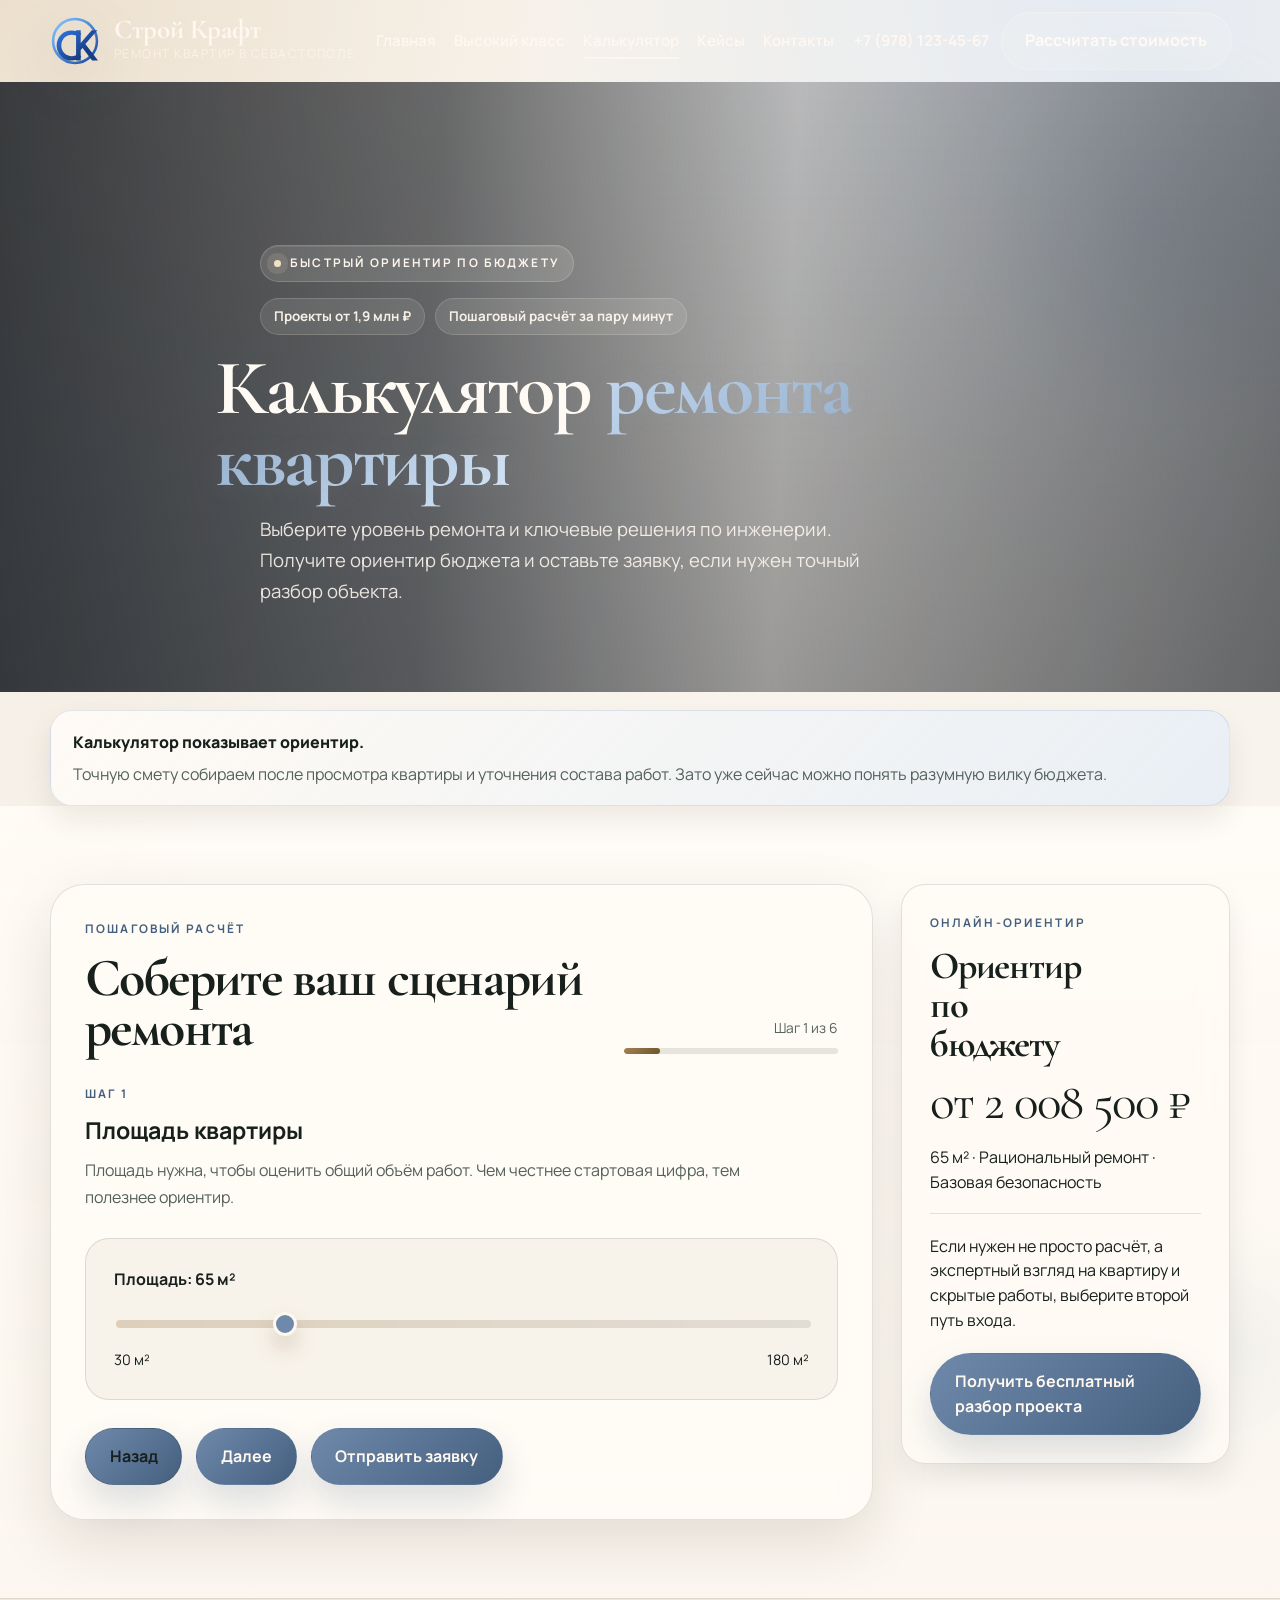
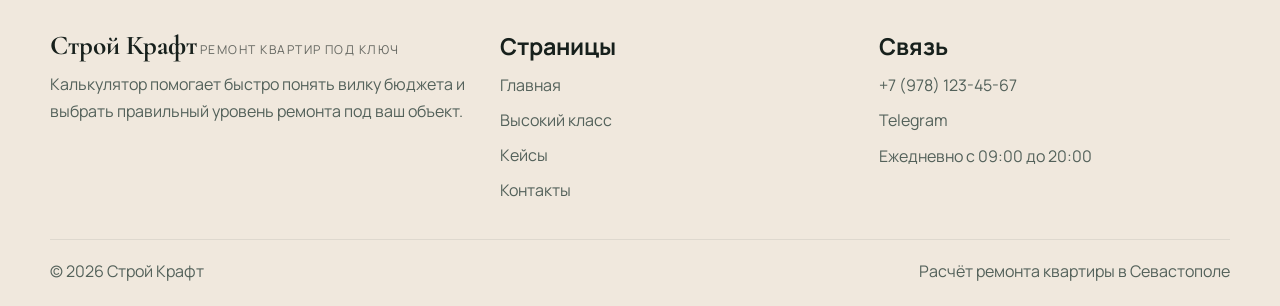
==== commit 20dc1c4e: "ddd" ====
--- a/calculator.html
+++ b/calculator.html
@@ -28,7 +28,7 @@
       </button>
       <nav class="site-nav" id="siteNav" data-nav>
         <a href="index.html">Главная</a>
-        <a href="premium.html">Премиум</a>
+        <a href="premium.html">Высокий класс</a>
         <a href="calculator.html" aria-current="page">Калькулятор</a>
         <a href="cases.html">Кейсы</a>
         <a href="contact.html">Контакты</a>
@@ -47,10 +47,10 @@
       <div class="container page-hero__content">
         <p class="hero__eyebrow" data-reveal>Быстрый ориентир по бюджету</p>
         <div class="hero-pills" data-reveal>
-          <span>Квартиры от 2 млн ₽</span>
+          <span>Проекты от 1,9 млн ₽</span>
           <span>Пошаговый расчёт за пару минут</span>
         </div>
-        <h1 data-reveal>Калькулятор ремонта квартиры</h1>
+        <h1 data-reveal>Калькулятор <span class="text-highlight">ремонта квартиры</span></h1>
         <p class="hero__lead" data-reveal>
           Выберите уровень ремонта и ключевые решения по инженерии. Получите ориентир бюджета и
           оставьте заявку, если нужен точный разбор объекта.
@@ -117,8 +117,8 @@
                 <span class="option-card__desc">Полная перезагрузка квартиры с усиленной подготовкой оснований и инженерии.</span>
               </label>
               <label class="option-card option-card--selectable">
-                <input type="radio" name="renovationType" value="Премиум ремонт" data-price="46000">
-                <span class="option-card__title">Премиум ремонт</span>
+                <input type="radio" name="renovationType" value="Ремонт высокого класса" data-price="46000">
+                <span class="option-card__title">Ремонт высокого класса</span>
                 <span class="option-card__price">от 46 000 ₽ / м²</span>
                 <span class="option-card__desc">Для квартир, где важны высокий ресурс, точная геометрия и дорогой уровень исполнения.</span>
               </label>
@@ -268,6 +268,7 @@
                   <option value="Телефон">По телефону</option>
                   <option value="Telegram">Telegram</option>
                   <option value="WhatsApp">WhatsApp</option>
+                  <option value="Max">Max</option>
                 </select>
               </label>
             </div>
@@ -282,7 +283,7 @@
 
         <aside class="calculator-summary" data-reveal>
           <p class="kicker">Онлайн-ориентир</p>
-          <h2>Предварительный бюджет</h2>
+          <h2>Ориентир по бюджету</h2>
           <div class="calculator-summary__price" data-total-short>4 298 000 ₽</div>
           <div class="calculator-summary__meta" data-summary-short>
             65 м² · Рациональный ремонт · Базовая безопасность
@@ -290,7 +291,7 @@
           <div class="calculator-summary__note">
             Если нужен не просто расчёт, а экспертный взгляд на квартиру и скрытые работы, выберите второй путь входа.
           </div>
-          <a class="button button--secondary button--wide" href="contact.html?lead=review">Получить детальный разбор проекта</a>
+          <a class="button button--wide" href="contact.html?lead=review">Получить бесплатный разбор проекта</a>
         </aside>
       </div>
     </section>
@@ -308,7 +309,7 @@
       <div>
         <h3>Страницы</h3>
         <a href="index.html">Главная</a>
-        <a href="premium.html">Премиум</a>
+        <a href="premium.html">Высокий класс</a>
         <a href="cases.html">Кейсы</a>
         <a href="contact.html">Контакты</a>
       </div>
--- a/style.css
+++ b/style.css
@@ -2076,3 +2076,873 @@
     padding: 14px 16px;
   }
 }
+
+/* Final premium polish */
+:root {
+  --container: 1180px;
+  --header-height: 74px;
+  --accent: #6e89aa;
+  --accent-deep: #455f7f;
+  --accent-soft: #e4edf7;
+  --accent-bright: #9db7d3;
+  --accent-glow: rgba(110, 137, 170, 0.22);
+  --surface-premium: rgba(255, 251, 245, 0.84);
+}
+
+html,
+body {
+  overflow-x: clip;
+}
+
+body::before,
+body::after {
+  content: "";
+  position: fixed;
+  z-index: -1;
+  inset: auto;
+  width: clamp(220px, 30vw, 420px);
+  height: clamp(220px, 30vw, 420px);
+  border-radius: 50%;
+  pointer-events: none;
+  filter: blur(18px);
+}
+
+body::before {
+  top: 4%;
+  right: -6%;
+  background: radial-gradient(circle, rgba(157, 183, 211, 0.22), transparent 68%);
+}
+
+body::after {
+  left: -8%;
+  bottom: 8%;
+  background: radial-gradient(circle, rgba(232, 220, 200, 0.24), transparent 70%);
+}
+
+.section::before {
+  content: "";
+  position: absolute;
+  inset: auto -7% 12% auto;
+  width: clamp(160px, 24vw, 300px);
+  height: clamp(160px, 24vw, 300px);
+  background: radial-gradient(circle, rgba(110, 137, 170, 0.08), transparent 70%);
+  pointer-events: none;
+}
+
+.section:nth-of-type(even)::before {
+  inset: 8% auto auto -6%;
+  background: radial-gradient(circle, rgba(232, 220, 200, 0.14), transparent 72%);
+}
+
+.section > .container,
+.hero > .container,
+.page-hero > .container {
+  position: relative;
+  z-index: 1;
+}
+
+.container {
+  width: min(calc(100% - 40px), var(--container));
+}
+
+.site-header {
+  padding: 12px 0;
+}
+
+.site-header .container {
+  width: min(calc(100% - 96px), 1380px);
+}
+
+.site-header::before {
+  background: rgba(250, 247, 241, 0.78);
+  backdrop-filter: blur(18px) saturate(150%);
+  border-bottom: 1px solid rgba(69, 95, 127, 0.08);
+  box-shadow: 0 10px 34px rgba(20, 27, 37, 0.08);
+}
+
+.site-header__inner {
+  min-height: 52px;
+}
+
+.site-header:not(.site-header--scrolled):not(.site-header--menu-open) .brand__mark,
+.site-header:not(.site-header--scrolled):not(.site-header--menu-open) .site-nav a,
+.site-header:not(.site-header--scrolled):not(.site-header--menu-open) .header-phone,
+.site-header:not(.site-header--scrolled):not(.site-header--menu-open) .menu-toggle {
+  color: rgba(255, 248, 240, 0.96);
+}
+
+.site-header:not(.site-header--scrolled):not(.site-header--menu-open) .menu-toggle {
+  background: rgba(255, 251, 245, 0.08);
+  border-color: rgba(255, 248, 240, 0.22);
+}
+
+.site-header:not(.site-header--scrolled):not(.site-header--menu-open) .brand__sub {
+  color: rgba(255, 248, 240, 0.72);
+}
+
+.site-header:not(.site-header--scrolled):not(.site-header--menu-open) .site-nav a::after {
+  background: rgba(255, 248, 240, 0.78);
+}
+
+.site-header:not(.site-header--scrolled):not(.site-header--menu-open) .header-cta {
+  background: rgba(255, 250, 244, 0.12);
+  border-color: rgba(255, 248, 240, 0.26);
+  color: #fffaf4;
+  box-shadow: none;
+}
+
+.site-header:not(.site-header--scrolled):not(.site-header--menu-open) .header-cta:hover,
+.site-header:not(.site-header--scrolled):not(.site-header--menu-open) .header-cta:focus-visible {
+  background: rgba(255, 250, 244, 0.18);
+}
+
+.site-header.site-header--scrolled .brand__mark,
+.site-header.site-header--menu-open .brand__mark {
+  color: var(--text);
+}
+
+.site-header.site-header--scrolled .brand__sub,
+.site-header.site-header--menu-open .brand__sub,
+.site-header.site-header--scrolled .site-nav a,
+.site-header.site-header--menu-open .site-nav a,
+.site-header.site-header--scrolled .header-phone,
+.site-header.site-header--menu-open .header-phone {
+  color: rgba(23, 32, 28, 0.78);
+}
+
+.site-header.site-header--scrolled .site-nav a:hover,
+.site-header.site-header--scrolled .site-nav a:focus-visible,
+.site-header.site-header--scrolled .site-nav a[aria-current="page"],
+.site-header.site-header--menu-open .site-nav a:hover,
+.site-header.site-header--menu-open .site-nav a:focus-visible,
+.site-header.site-header--menu-open .site-nav a[aria-current="page"] {
+  color: var(--text);
+}
+
+.brand__logo {
+  width: 54px;
+  height: 54px;
+  flex-basis: 54px;
+  object-fit: contain;
+  filter: drop-shadow(0 14px 28px rgba(38, 62, 91, 0.16));
+}
+
+.menu-toggle {
+  color: var(--text);
+  background: rgba(255, 251, 245, 0.9);
+  border-color: rgba(69, 95, 127, 0.14);
+}
+
+.menu-toggle span {
+  background: currentColor;
+}
+
+.button {
+  min-height: 56px;
+  padding: 0.96rem 1.48rem;
+  background: linear-gradient(135deg, var(--accent), var(--accent-deep));
+  box-shadow: 0 18px 36px rgba(69, 95, 127, 0.2);
+}
+
+.button:hover,
+.button:focus-visible {
+  background: linear-gradient(135deg, #7996b8, #4f6a8d);
+  box-shadow: 0 20px 38px rgba(69, 95, 127, 0.24);
+}
+
+.button--secondary {
+  background: rgba(255, 251, 245, 0.88);
+}
+
+.button--ghost-light {
+  border-color: rgba(255, 248, 240, 0.28);
+}
+
+.button--showcase {
+  min-height: 60px;
+  padding: 1rem 1.8rem;
+  font-size: 1rem;
+  box-shadow: 0 20px 40px var(--accent-glow);
+}
+
+.header-cta {
+  min-width: 214px;
+}
+
+.hero,
+.page-hero {
+  min-height: clamp(560px, calc(100svh - 10px), 760px);
+  padding: calc(var(--header-height) + 18px) 0 22px;
+  align-items: center;
+}
+
+.page-home .hero {
+  min-height: clamp(620px, calc(100svh - 6px), 820px);
+}
+
+.page-hero--compact {
+  min-height: clamp(450px, calc(100svh - 96px), 610px);
+}
+
+.hero__shade,
+.page-hero__shade {
+  background:
+    linear-gradient(93deg, rgba(16, 21, 28, 0.8) 0%, rgba(16, 21, 28, 0.58) 34%, rgba(16, 21, 28, 0.18) 61%, rgba(16, 21, 28, 0.5) 100%),
+    linear-gradient(180deg, rgba(16, 21, 28, 0.08) 0%, rgba(16, 21, 28, 0.28) 100%);
+}
+
+.hero__content--grid {
+  grid-template-columns: minmax(0, 1.1fr) minmax(350px, 0.66fr);
+  gap: clamp(22px, 3.2vw, 40px);
+  align-items: center;
+}
+
+.hero-copy,
+.page-hero__content {
+  padding-top: 8px;
+}
+
+.page-hero__content {
+  max-width: 760px;
+}
+
+.hero__eyebrow {
+  display: inline-flex;
+  align-items: center;
+  gap: 0.55rem;
+  margin-bottom: 16px;
+  padding: 0.48rem 0.84rem;
+  border-radius: 999px;
+  border: 1px solid rgba(255, 248, 240, 0.18);
+  background: rgba(255, 251, 245, 0.12);
+  color: rgba(255, 248, 240, 0.98);
+  box-shadow: inset 0 1px 0 rgba(255, 255, 255, 0.08);
+}
+
+.hero__eyebrow::before {
+  content: "";
+  width: 7px;
+  height: 7px;
+  border-radius: 50%;
+  background: #f0e2c7;
+  box-shadow: 0 0 0 7px rgba(240, 226, 199, 0.12);
+}
+
+.hero-pills {
+  gap: 10px;
+  margin-bottom: 18px;
+}
+
+.hero-pills span {
+  min-height: 34px;
+  padding: 0.45rem 0.82rem;
+  border-color: rgba(255, 248, 240, 0.16);
+  background: rgba(255, 251, 245, 0.1);
+}
+
+.hero__lead {
+  margin-top: 18px;
+  max-width: 610px;
+  font-size: clamp(1rem, 1.45vw, 1.16rem);
+  color: rgba(255, 248, 240, 0.88);
+}
+
+.hero__actions {
+  margin-top: 26px;
+}
+
+.hero__actions .button {
+  min-width: 220px;
+}
+
+.hero-proof {
+  margin-top: 24px;
+}
+
+.hero-proof div {
+  padding: 14px 16px;
+  background: linear-gradient(180deg, rgba(255, 251, 245, 0.1), rgba(255, 251, 245, 0.04));
+}
+
+.hero-proof strong {
+  font-size: 2.05rem;
+}
+
+.hero-proof span {
+  font-size: 0.88rem;
+}
+
+.hero-panel {
+  transform: translateY(-20px);
+  border-radius: 30px;
+  background: linear-gradient(180deg, rgba(255, 251, 245, 0.12), rgba(255, 251, 245, 0.08));
+}
+
+.hero-panel img {
+  aspect-ratio: 1 / 1.08;
+  object-position: center 38%;
+}
+
+.hero-panel__content {
+  padding: 20px 22px 22px;
+}
+
+.hero-panel__eyebrow {
+  color: rgba(255, 248, 240, 0.84);
+}
+
+.text-highlight {
+  background: linear-gradient(135deg, #c8dcf2 0%, var(--accent-bright) 48%, #d8e7f7 100%);
+  -webkit-background-clip: text;
+  background-clip: text;
+  color: transparent;
+  text-shadow: 0 0 28px rgba(157, 183, 211, 0.16);
+}
+
+.section-heading .text-highlight,
+.final-cta .text-highlight,
+.page-contact .page-hero__content .text-highlight,
+.page-cases .page-hero__content .text-highlight,
+.page-premium .page-hero__content .text-highlight {
+  background: linear-gradient(135deg, var(--accent-deep), var(--accent));
+  -webkit-background-clip: text;
+  background-clip: text;
+  text-shadow: none;
+}
+
+.section-heading {
+  margin-bottom: 34px;
+}
+
+.section-heading h2 {
+  max-width: 14ch;
+  text-wrap: balance;
+}
+
+.feature-card,
+.entry-card,
+.timeline__item,
+.case-preview-card,
+.benefit-stack article,
+.home-step,
+.contact-card,
+.contact-panel,
+.calculator,
+.calculator-summary,
+.result-card,
+.summary-chip,
+.compact-banner,
+.option-card,
+.case-lead-panel {
+  transition:
+    transform var(--ease),
+    box-shadow var(--ease),
+    border-color var(--ease),
+    background var(--ease);
+}
+
+.feature-card:hover,
+.entry-card:hover,
+.case-preview-card:hover,
+.home-step:hover,
+.benefit-stack article:hover,
+.contact-card:hover,
+.summary-chip:hover,
+.option-card--selectable:hover,
+.case-lead-panel:hover {
+  transform: translateY(-3px);
+  border-color: rgba(69, 95, 127, 0.18);
+  box-shadow: 0 18px 36px rgba(28, 39, 53, 0.1);
+}
+
+.feature-icon,
+.entry-card__tag,
+.home-step span,
+.summary-chip span,
+.option-card__price,
+.case-story__fact span,
+.problem-solution__label,
+.pillar-item__index,
+.calculator-summary .kicker,
+.home-estimator__average,
+.case-preview-card__price {
+  color: var(--accent-deep);
+}
+
+.entry-card--accent,
+.home-estimator__result,
+.final-cta__box,
+.compact-banner,
+.compact-banner--soft {
+  background:
+    linear-gradient(135deg, rgba(255, 251, 245, 0.94), rgba(228, 237, 247, 0.76));
+}
+
+.split__media img,
+.case-preview-card img,
+.case-compare,
+.hero-panel,
+.case-story__media {
+  box-shadow: 0 26px 48px rgba(20, 27, 37, 0.16);
+}
+
+.split__media img,
+.case-preview-card img,
+.case-compare > img,
+.case-compare__before img {
+  transition: transform 700ms cubic-bezier(0.2, 0.7, 0, 1), filter 700ms cubic-bezier(0.2, 0.7, 0, 1);
+}
+
+.case-preview-card:hover img,
+.split__media:hover img,
+.hero-panel:hover img,
+.case-story__media:hover .case-compare > img,
+.case-story__media:hover .case-compare__before img {
+  transform: scale(1.03);
+}
+
+.timeline--four {
+  gap: 22px;
+}
+
+.timeline--four .timeline__item {
+  position: relative;
+  overflow: visible;
+}
+
+.timeline--four .timeline__item:not(:last-child)::after {
+  content: "";
+  position: absolute;
+  top: 50%;
+  right: -18px;
+  width: 34px;
+  height: 18px;
+  transform: translateY(-50%);
+  background: linear-gradient(90deg, rgba(110, 137, 170, 0.08), rgba(110, 137, 170, 0.58), rgba(110, 137, 170, 0.92));
+  clip-path: polygon(0 44%, 72% 44%, 72% 10%, 100% 50%, 72% 90%, 72% 56%, 0 56%);
+  filter: drop-shadow(0 10px 16px rgba(110, 137, 170, 0.18));
+}
+
+.timeline__item {
+  background: rgba(255, 251, 245, 0.82);
+}
+
+.case-preview-card__body {
+  gap: 12px;
+}
+
+.case-preview-card__price {
+  font-weight: 800;
+}
+
+.home-estimator__result strong {
+  margin-bottom: 10px;
+}
+
+.home-estimator__average {
+  margin-top: 8px;
+  font-size: 0.92rem;
+}
+
+.calculator-summary {
+  background: rgba(255, 251, 245, 0.92);
+}
+
+.calculator-summary h2 {
+  max-width: 9ch;
+  font-size: clamp(1.9rem, 3vw, 2.7rem);
+  line-height: 1.02;
+  text-wrap: balance;
+}
+
+.calculator-summary__price {
+  margin-top: 14px;
+}
+
+.calculator-summary__note {
+  margin: 18px 0 20px;
+}
+
+.wizard-controls .button,
+.page-calculator [data-submit-step] {
+  box-shadow: 0 18px 34px rgba(69, 95, 127, 0.18);
+}
+
+.page-premium .page-hero__content {
+  max-width: 790px;
+}
+
+.pillar-grid {
+  gap: 18px;
+}
+
+.pillar-grid article {
+  padding: 24px 24px 22px;
+  border-radius: 24px;
+  border: 1px solid rgba(69, 95, 127, 0.12);
+  background: rgba(255, 251, 245, 0.82);
+  box-shadow: var(--shadow-soft);
+}
+
+.pillar-item__index {
+  display: inline-flex;
+  align-items: center;
+  justify-content: center;
+  min-width: 48px;
+  min-height: 30px;
+  margin-bottom: 12px;
+  padding: 0.2rem 0.6rem;
+  border-radius: 999px;
+  background: rgba(110, 137, 170, 0.12);
+  font-size: 0.8rem;
+  font-weight: 800;
+  letter-spacing: 0.16em;
+  text-transform: uppercase;
+}
+
+.premium-outline {
+  display: grid;
+  gap: 10px;
+  margin: 16px 0 0;
+  padding: 0;
+  list-style: none;
+}
+
+.premium-outline li {
+  position: relative;
+  padding-left: 18px;
+  color: var(--muted);
+}
+
+.premium-outline li::before {
+  content: "";
+  position: absolute;
+  left: 0;
+  top: 0.55rem;
+  width: 7px;
+  height: 7px;
+  border-radius: 50%;
+  background: var(--accent);
+  box-shadow: 0 0 0 6px rgba(110, 137, 170, 0.1);
+}
+
+.page-cases .page-hero__content {
+  max-width: 760px;
+}
+
+.case-story {
+  gap: 34px;
+  align-items: start;
+}
+
+.case-story__media {
+  position: relative;
+}
+
+.case-story__media--lift {
+  transform: translateY(-16px);
+}
+
+.case-story__media::after {
+  content: "";
+  position: absolute;
+  inset: 14px -14px auto auto;
+  width: 120px;
+  height: 120px;
+  border-radius: 28px;
+  background: linear-gradient(135deg, rgba(110, 137, 170, 0.16), rgba(255, 251, 245, 0));
+  pointer-events: none;
+}
+
+.case-story__facts {
+  display: grid;
+  grid-template-columns: repeat(3, minmax(0, 1fr));
+  gap: 12px;
+}
+
+.case-story__fact {
+  padding: 14px 16px;
+  border-radius: 18px;
+  border: 1px solid rgba(69, 95, 127, 0.12);
+  background: rgba(255, 251, 245, 0.82);
+}
+
+.case-story__fact span {
+  display: block;
+  margin-bottom: 6px;
+  font-size: 0.76rem;
+  letter-spacing: 0.14em;
+  text-transform: uppercase;
+  font-weight: 800;
+}
+
+.case-story__intro {
+  max-width: 60ch;
+  font-size: 1rem;
+}
+
+.problem-solution {
+  grid-template-columns: repeat(3, minmax(0, 1fr));
+  gap: 14px;
+}
+
+.problem-solution article {
+  height: 100%;
+  padding: 20px 18px;
+  border: 1px solid rgba(69, 95, 127, 0.12);
+  border-radius: 22px;
+  background: rgba(255, 251, 245, 0.82);
+}
+
+.problem-solution article:first-child {
+  padding-top: 20px;
+}
+
+.problem-solution__label {
+  display: inline-flex;
+  align-items: center;
+  margin-bottom: 10px;
+  padding: 0.34rem 0.6rem;
+  border-radius: 999px;
+  background: rgba(110, 137, 170, 0.12);
+  font-size: 0.76rem;
+  font-weight: 800;
+  letter-spacing: 0.12em;
+  text-transform: uppercase;
+}
+
+.case-lead-grid {
+  display: grid;
+  grid-template-columns: minmax(0, 1fr) minmax(280px, 0.52fr);
+  gap: 28px;
+  align-items: start;
+}
+
+.case-lead-panel {
+  padding: 28px;
+  border-radius: 28px;
+  border: 1px solid rgba(69, 95, 127, 0.12);
+  background: rgba(255, 251, 245, 0.9);
+  box-shadow: var(--shadow);
+}
+
+.case-lead-panel h2 {
+  margin-bottom: 20px;
+}
+
+.case-lead-sidebar {
+  display: grid;
+  gap: 18px;
+}
+
+.final-cta__box h2 {
+  max-width: 16ch;
+}
+
+[data-reveal] {
+  opacity: 0;
+  transform: translate3d(0, 24px, 0);
+  transition: opacity 760ms cubic-bezier(0.2, 0.7, 0, 1), transform 760ms cubic-bezier(0.2, 0.7, 0, 1);
+}
+
+.section-heading[data-reveal],
+.hero-copy h1[data-reveal],
+.page-hero__content h1[data-reveal],
+.case-story__content > h2[data-reveal] {
+  transform: translate3d(-44px, 0, 0);
+}
+
+[data-reveal].is-visible {
+  opacity: 1;
+  transform: translate3d(0, 0, 0);
+}
+
+@media (max-width: 1120px) {
+  .site-header .container {
+    width: min(calc(100% - 56px), 1320px);
+  }
+
+  .case-story__facts,
+  .problem-solution,
+  .case-lead-grid {
+    grid-template-columns: 1fr;
+  }
+
+  .timeline--four .timeline__item::after {
+    display: none;
+  }
+}
+
+@media (max-width: 900px) {
+  :root {
+    --header-height: 68px;
+  }
+
+  .site-header .container {
+    width: min(calc(100% - 32px), 100%);
+  }
+
+  .site-header {
+    padding: 8px 0;
+  }
+
+  .site-header__actions .button--small {
+    display: inline-flex;
+    min-width: auto;
+    padding-inline: 0.95rem;
+  }
+
+  .site-nav.is-open {
+    background: rgba(250, 247, 241, 0.98);
+    border-color: rgba(69, 95, 127, 0.1);
+    box-shadow: 0 20px 34px rgba(20, 27, 37, 0.12);
+  }
+
+  .hero,
+  .page-hero {
+    min-height: auto;
+    padding: calc(var(--header-height) + 20px) 0 20px;
+    align-items: end;
+  }
+
+  .hero__content--grid {
+    grid-template-columns: 1fr;
+  }
+
+  .hero-panel {
+    max-width: 560px;
+    margin-inline: auto;
+    transform: translateY(0);
+  }
+
+  .hero-proof {
+    grid-template-columns: 1fr;
+  }
+
+  .hero__actions .button,
+  .final-cta__actions .button,
+  .lead-form__actions .button,
+  .wizard-controls .button {
+    width: 100%;
+  }
+
+  .lead-form--inline,
+  .contact-inline {
+    grid-template-columns: 1fr;
+  }
+
+  .calculator-summary h2 {
+    max-width: none;
+  }
+}
+
+@media (max-width: 720px) {
+  .container {
+    width: min(calc(100% - 28px), var(--container));
+  }
+
+  .site-header .container {
+    width: min(calc(100% - 24px), 100%);
+  }
+
+  .brand__logo {
+    width: 44px;
+    height: 44px;
+    flex-basis: 44px;
+  }
+
+  .site-header__actions .button--small {
+    min-height: 42px;
+    font-size: 0.92rem;
+  }
+
+  .hero,
+  .page-hero {
+    padding: calc(var(--header-height) + 18px) 0 18px;
+  }
+
+  h1 {
+    font-size: clamp(2.5rem, 12vw, 4rem);
+  }
+
+  h2 {
+    font-size: clamp(2rem, 9vw, 3rem);
+  }
+
+  .hero-pills {
+    gap: 8px;
+  }
+
+  .hero-pills span,
+  .hero__eyebrow {
+    width: max-content;
+    max-width: 100%;
+  }
+
+  .hero-proof div,
+  .feature-card,
+  .entry-card,
+  .case-preview-card__body,
+  .home-step,
+  .benefit-stack article,
+  .timeline__item,
+  .contact-card,
+  .case-lead-panel,
+  .pillar-grid article {
+    padding-left: 18px;
+    padding-right: 18px;
+  }
+
+  .home-estimator__card,
+  .final-cta__box,
+  .calculator,
+  .calculator-summary,
+  .contact-panel {
+    padding: 22px;
+  }
+
+  .section {
+    padding: 56px 0;
+  }
+
+  .case-story__content {
+    gap: 16px;
+  }
+
+  .case-story__media::after {
+    display: none;
+  }
+
+  .case-story__media--lift {
+    transform: none;
+  }
+
+  .page-cases .page-hero__content,
+  .page-contact .page-hero__content,
+  .page-premium .page-hero__content,
+  .hero-copy {
+    max-width: 100%;
+  }
+}
+
+@media (max-width: 560px) {
+  .site-header__actions .button--small {
+    display: none;
+  }
+
+  .hero__actions,
+  .final-cta__actions,
+  .wizard-controls,
+  .lead-form__actions {
+    flex-direction: column;
+  }
+
+  .hero-proof strong {
+    font-size: 1.9rem;
+  }
+
+  .case-lead-panel,
+  .case-lead-sidebar .contact-card {
+    padding: 20px;
+  }
+}
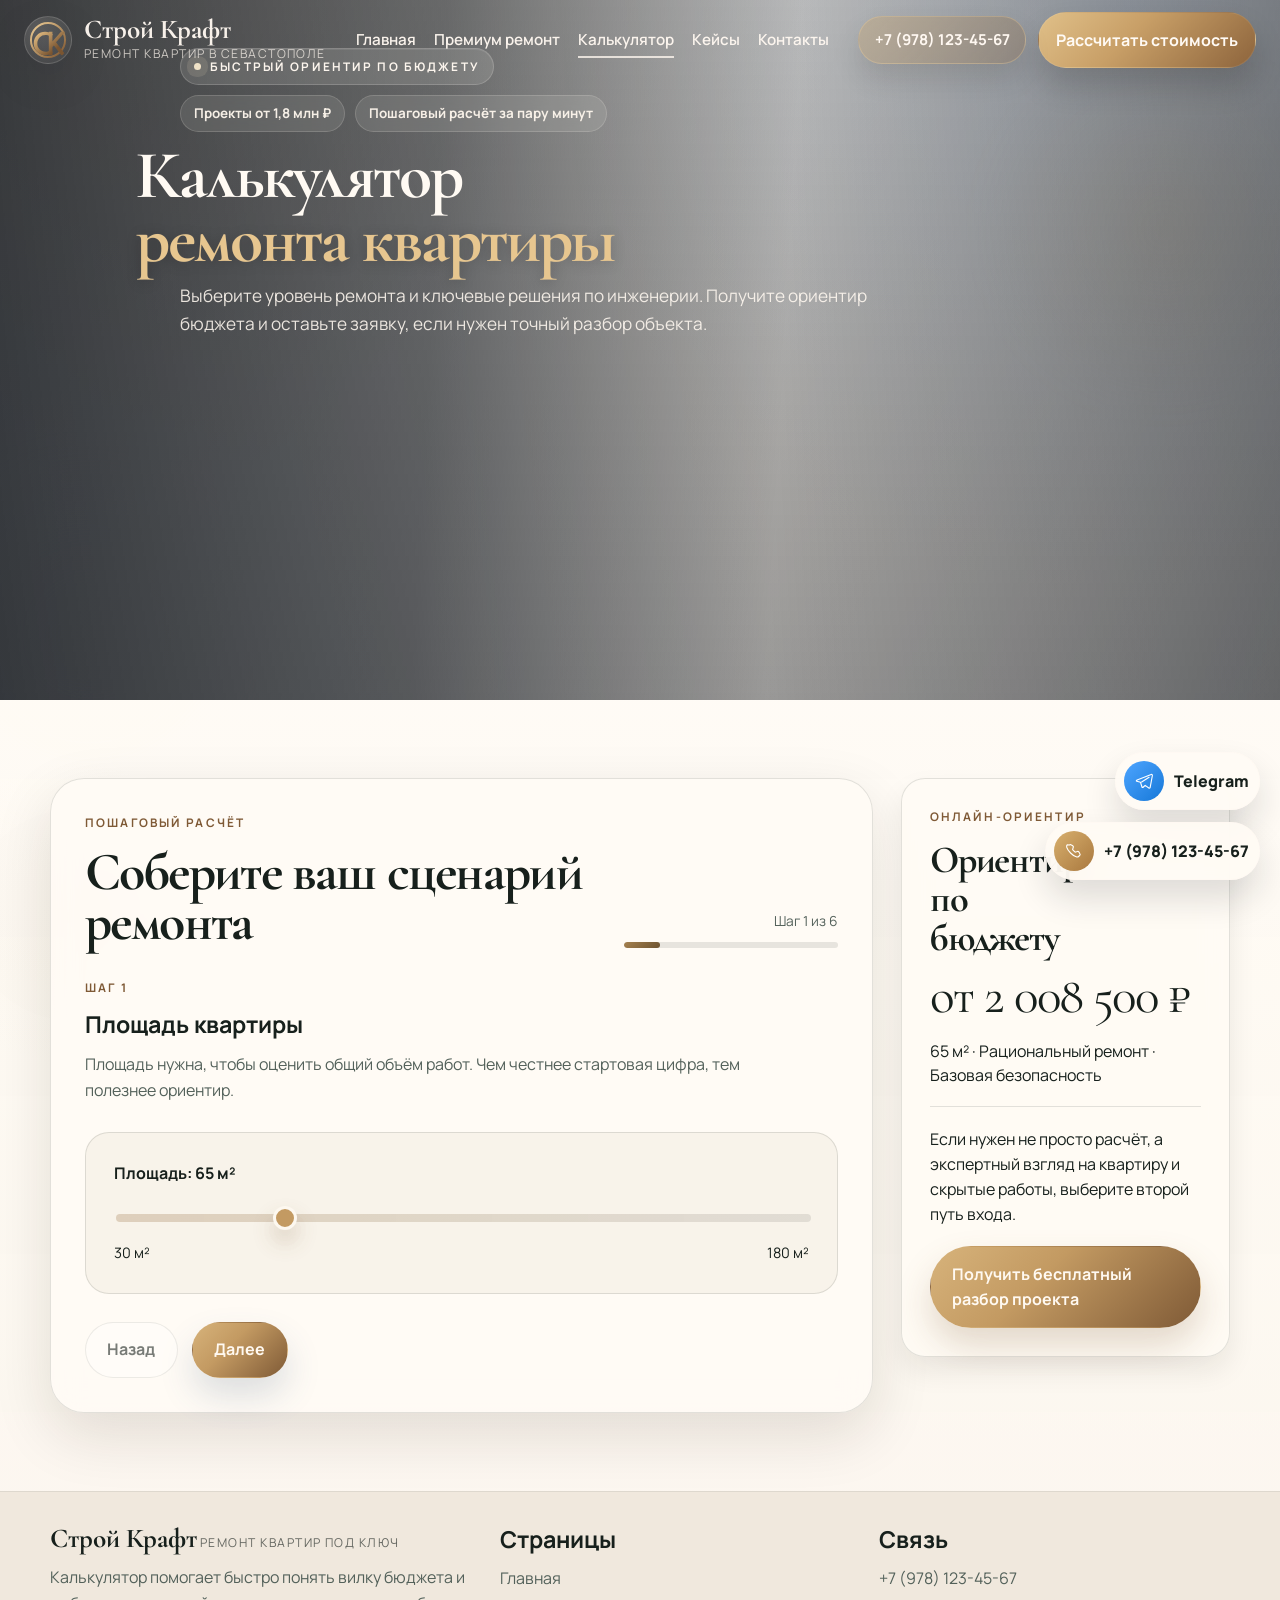
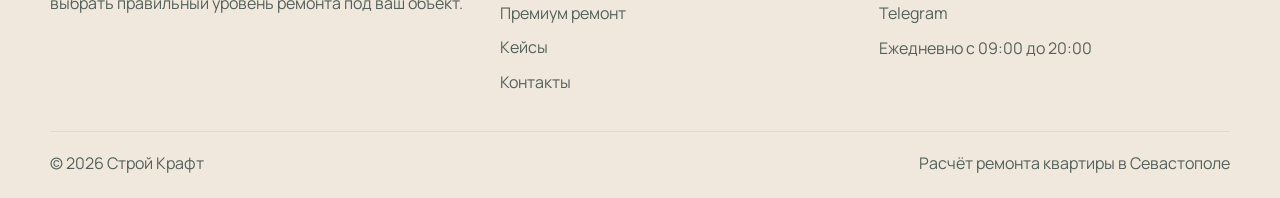
==== commit 63757355: "jjj" ====
--- a/calculator.html
+++ b/calculator.html
@@ -28,7 +28,7 @@
       </button>
       <nav class="site-nav" id="siteNav" data-nav>
         <a href="index.html">Главная</a>
-        <a href="premium.html">Высокий класс</a>
+        <a href="premium.html">Премиум ремонт</a>
         <a href="calculator.html" aria-current="page">Калькулятор</a>
         <a href="cases.html">Кейсы</a>
         <a href="contact.html">Контакты</a>
@@ -47,7 +47,7 @@
       <div class="container page-hero__content">
         <p class="hero__eyebrow" data-reveal>Быстрый ориентир по бюджету</p>
         <div class="hero-pills" data-reveal>
-          <span>Проекты от 1,9 млн ₽</span>
+          <span>Проекты от 1,8 млн ₽</span>
           <span>Пошаговый расчёт за пару минут</span>
         </div>
         <h1 data-reveal>Калькулятор <span class="text-highlight">ремонта квартиры</span></h1>
@@ -55,13 +55,6 @@
           Выберите уровень ремонта и ключевые решения по инженерии. Получите ориентир бюджета и
           оставьте заявку, если нужен точный разбор объекта.
         </p>
-      </div>
-    </section>
-
-    <section class="section section--tight">
-      <div class="container compact-banner compact-banner--soft" data-reveal>
-        <p class="compact-banner__title">Калькулятор показывает ориентир.</p>
-        <p>Точную смету собираем после просмотра квартиры и уточнения состава работ. Зато уже сейчас можно понять разумную вилку бюджета.</p>
       </div>
     </section>
 
@@ -277,7 +270,7 @@
           <div class="wizard-controls">
             <button class="button button--ghost" type="button" data-prev-step disabled>Назад</button>
             <button class="button" type="button" data-next-step>Далее</button>
-            <button class="button" type="submit" data-submit-step hidden>Отправить заявку</button>
+            <button class="button" type="submit" data-submit-step hidden>Оставить заявку</button>
           </div>
         </form>
 
@@ -309,7 +302,7 @@
       <div>
         <h3>Страницы</h3>
         <a href="index.html">Главная</a>
-        <a href="premium.html">Высокий класс</a>
+        <a href="premium.html">Премиум ремонт</a>
         <a href="cases.html">Кейсы</a>
         <a href="contact.html">Контакты</a>
       </div>
--- a/style.css
+++ b/style.css
@@ -67,6 +67,10 @@
   cursor: pointer;
 }
 
+[hidden] {
+  display: none !important;
+}
+
 input,
 select,
 textarea {
@@ -549,6 +553,18 @@
   padding: 34px;
 }
 
+.entry-card--link {
+  display: grid;
+  gap: 0;
+  cursor: pointer;
+}
+
+.entry-card--link:focus-visible {
+  outline: none;
+  border-color: rgba(127, 90, 54, 0.24);
+  box-shadow: 0 22px 38px rgba(127, 90, 54, 0.14);
+}
+
 .entry-card--accent {
   background:
     linear-gradient(135deg, rgba(231, 215, 192, 0.72), rgba(255, 251, 245, 0.78));
@@ -567,6 +583,41 @@
 
 .entry-card p:not(.entry-card__tag) {
   margin-bottom: 20px;
+}
+
+.entry-card__button {
+  display: inline-flex;
+  align-items: center;
+  justify-content: center;
+  gap: 0.55rem;
+  align-self: start;
+  min-height: 46px;
+  margin-top: 4px;
+  padding: 0.72rem 1.04rem;
+  border-radius: 999px;
+  border: 1px solid rgba(127, 90, 54, 0.18);
+  background: linear-gradient(135deg, rgba(255, 251, 245, 0.96), rgba(241, 225, 203, 0.82));
+  color: var(--text);
+  font-weight: 800;
+  transition:
+    transform var(--ease),
+    border-color var(--ease),
+    background var(--ease),
+    box-shadow var(--ease),
+    color var(--ease);
+}
+
+.entry-card__button::after {
+  content: "→";
+}
+
+.entry-card--link:hover .entry-card__button,
+.entry-card--link:focus-visible .entry-card__button {
+  transform: translateY(-1px);
+  border-color: rgba(127, 90, 54, 0.28);
+  background: linear-gradient(135deg, rgba(232, 200, 146, 0.42), rgba(255, 251, 245, 0.96));
+  box-shadow: 0 14px 26px rgba(127, 90, 54, 0.12);
+  color: var(--accent-deep);
 }
 
 .split {
@@ -634,20 +685,25 @@
 }
 
 .timeline__item {
-  padding: 28px 26px;
+  padding: 34px 30px;
   border-radius: 24px;
   background: rgba(255, 251, 245, 0.75);
   border: 1px solid var(--line);
+  min-height: 252px;
 }
 
 .timeline__item span {
   display: inline-block;
-  margin-bottom: 18px;
+  margin-bottom: 20px;
   font-size: 0.85rem;
   letter-spacing: 0.18em;
   text-transform: uppercase;
   color: var(--accent-deep);
   font-weight: 800;
+}
+
+.timeline__item h3 {
+  margin-bottom: 10px;
 }
 
 .cta-inline,
@@ -1057,6 +1113,26 @@
   margin-top: 28px;
 }
 
+.wizard-controls [data-prev-step] {
+  background: rgba(255, 253, 249, 0.96);
+  color: var(--text);
+  border-color: rgba(23, 32, 28, 0.14);
+  box-shadow: 0 10px 24px rgba(32, 25, 12, 0.08);
+}
+
+.wizard-controls [data-prev-step]:hover,
+.wizard-controls [data-prev-step]:focus-visible {
+  background: #fffdf9;
+  border-color: rgba(23, 32, 28, 0.2);
+}
+
+.wizard-controls [data-prev-step]:disabled {
+  opacity: 0.58;
+  transform: none;
+  cursor: not-allowed;
+  box-shadow: none;
+}
+
 .calculator-summary {
   position: sticky;
   top: calc(var(--header-height) + 22px);
@@ -1076,6 +1152,14 @@
 .case-section {
   padding-top: 72px;
   padding-bottom: 72px;
+}
+
+.case-section[id] {
+  scroll-margin-top: calc(var(--header-height) + 28px);
+}
+
+#contact-form {
+  scroll-margin-top: calc(var(--header-height) + 24px);
 }
 
 .case-story {
@@ -1608,9 +1692,11 @@
 .hero-proof strong {
   display: block;
   margin-bottom: 6px;
-  font-family: "Cormorant Garamond", serif;
-  font-size: 2.2rem;
-  line-height: 0.88;
+  font-family: "Manrope", sans-serif;
+  font-size: 1.72rem;
+  line-height: 1;
+  letter-spacing: -0.03em;
+  font-weight: 800;
   color: #fff9f1;
 }
 
@@ -1680,12 +1766,23 @@
 }
 
 .text-link--light {
+  display: inline-flex;
+  align-items: center;
+  justify-content: center;
+  min-height: 46px;
+  padding: 0.72rem 1rem;
+  border-radius: 999px;
+  border: 1px solid rgba(244, 225, 190, 0.34);
+  background: linear-gradient(135deg, rgba(215, 179, 123, 0.16), rgba(255, 251, 245, 0.08));
   color: #fff9f1;
+  box-shadow: inset 0 1px 0 rgba(255, 255, 255, 0.08);
 }
 
 .text-link--light:hover,
 .text-link--light:focus-visible {
-  color: #cfe0ff;
+  color: #fffdf8;
+  border-color: rgba(244, 225, 190, 0.48);
+  background: linear-gradient(135deg, rgba(227, 195, 142, 0.28), rgba(255, 251, 245, 0.12));
 }
 
 .compact-banner {
@@ -1747,6 +1844,11 @@
   aspect-ratio: 4 / 4.6;
 }
 
+.page-home .split--narrow .split__media--double {
+  align-self: start;
+  transform: translateY(-34px);
+}
+
 .benefit-stack {
   display: grid;
   gap: 16px;
@@ -1775,6 +1877,18 @@
   border: 1px solid rgba(23, 32, 28, 0.1);
   background: rgba(255, 251, 245, 0.84);
   box-shadow: var(--shadow-soft);
+}
+
+.case-preview-card--link {
+  display: block;
+  color: inherit;
+  cursor: pointer;
+}
+
+.case-preview-card--link:focus-visible {
+  outline: none;
+  border-color: rgba(127, 90, 54, 0.24);
+  box-shadow: 0 20px 36px rgba(127, 90, 54, 0.14);
 }
 
 .case-preview-card img {
@@ -2081,11 +2195,11 @@
 :root {
   --container: 1180px;
   --header-height: 74px;
-  --accent: #6e89aa;
-  --accent-deep: #455f7f;
-  --accent-soft: #e4edf7;
-  --accent-bright: #9db7d3;
-  --accent-glow: rgba(110, 137, 170, 0.22);
+  --accent: #c39a62;
+  --accent-deep: #7f5a36;
+  --accent-soft: #f1e1cb;
+  --accent-bright: #e4c690;
+  --accent-glow: rgba(195, 154, 98, 0.24);
   --surface-premium: rgba(255, 251, 245, 0.84);
 }
 
@@ -2110,7 +2224,7 @@
 body::before {
   top: 4%;
   right: -6%;
-  background: radial-gradient(circle, rgba(157, 183, 211, 0.22), transparent 68%);
+  background: radial-gradient(circle, rgba(228, 198, 144, 0.2), transparent 68%);
 }
 
 body::after {
@@ -2125,7 +2239,7 @@
   inset: auto -7% 12% auto;
   width: clamp(160px, 24vw, 300px);
   height: clamp(160px, 24vw, 300px);
-  background: radial-gradient(circle, rgba(110, 137, 170, 0.08), transparent 70%);
+  background: radial-gradient(circle, rgba(195, 154, 98, 0.08), transparent 70%);
   pointer-events: none;
 }
 
@@ -2146,22 +2260,27 @@
 }
 
 .site-header {
+  position: fixed;
+  top: 0;
+  left: 0;
+  right: 0;
   padding: 12px 0;
 }
 
 .site-header .container {
-  width: min(calc(100% - 96px), 1380px);
+  width: min(calc(100% - 48px), 1380px);
 }
 
 .site-header::before {
-  background: rgba(250, 247, 241, 0.78);
+  background: rgba(248, 243, 236, 0.82);
   backdrop-filter: blur(18px) saturate(150%);
-  border-bottom: 1px solid rgba(69, 95, 127, 0.08);
+  border-bottom: 1px solid rgba(127, 90, 54, 0.08);
   box-shadow: 0 10px 34px rgba(20, 27, 37, 0.08);
 }
 
 .site-header__inner {
-  min-height: 52px;
+  min-height: 48px;
+  gap: 12px;
 }
 
 .site-header:not(.site-header--scrolled):not(.site-header--menu-open) .brand__mark,
@@ -2184,16 +2303,23 @@
   background: rgba(255, 248, 240, 0.78);
 }
 
+.site-header:not(.site-header--scrolled):not(.site-header--menu-open) .header-phone {
+  border-color: rgba(233, 205, 157, 0.34);
+  background: linear-gradient(135deg, rgba(206, 167, 106, 0.34), rgba(124, 86, 49, 0.28));
+  color: #fff8f1;
+  box-shadow: 0 14px 28px rgba(21, 17, 12, 0.12);
+}
+
 .site-header:not(.site-header--scrolled):not(.site-header--menu-open) .header-cta {
-  background: rgba(255, 250, 244, 0.12);
-  border-color: rgba(255, 248, 240, 0.26);
+  background: linear-gradient(135deg, #e0c089 0%, #c89f67 42%, #8d643c 100%);
+  border-color: rgba(255, 248, 240, 0.08);
   color: #fffaf4;
-  box-shadow: none;
+  box-shadow: 0 18px 30px rgba(21, 17, 12, 0.18);
 }
 
 .site-header:not(.site-header--scrolled):not(.site-header--menu-open) .header-cta:hover,
 .site-header:not(.site-header--scrolled):not(.site-header--menu-open) .header-cta:focus-visible {
-  background: rgba(255, 250, 244, 0.18);
+  background: linear-gradient(135deg, #e7cb98 0%, #d1aa75 42%, #956b42 100%);
 }
 
 .site-header.site-header--scrolled .brand__mark,
@@ -2219,35 +2345,65 @@
   color: var(--text);
 }
 
+.site-header.site-header--scrolled .header-phone,
+.site-header.site-header--menu-open .header-phone {
+  border-color: rgba(127, 90, 54, 0.12);
+  background: rgba(255, 249, 241, 0.76);
+}
+
 .brand__logo {
-  width: 54px;
-  height: 54px;
-  flex-basis: 54px;
+  width: 48px;
+  height: 48px;
+  flex-basis: 48px;
   object-fit: contain;
-  filter: drop-shadow(0 14px 28px rgba(38, 62, 91, 0.16));
+  padding: 2px;
+  border-radius: 50%;
+  border: 1px solid rgba(255, 248, 240, 0.16);
+  background: radial-gradient(circle at 30% 30%, rgba(255, 251, 245, 0.16), rgba(255, 251, 245, 0.03));
+  filter: drop-shadow(0 14px 24px rgba(18, 16, 12, 0.14));
 }
 
 .menu-toggle {
   color: var(--text);
   background: rgba(255, 251, 245, 0.9);
-  border-color: rgba(69, 95, 127, 0.14);
+  border-color: rgba(127, 90, 54, 0.14);
 }
 
 .menu-toggle span {
   background: currentColor;
 }
 
+.header-phone {
+  display: inline-flex;
+  align-items: center;
+  justify-content: center;
+  min-height: 46px;
+  padding: 0.72rem 0.96rem;
+  border-radius: 999px;
+  border: 1px solid rgba(127, 90, 54, 0.12);
+  background: rgba(255, 251, 245, 0.74);
+  backdrop-filter: blur(12px);
+  box-shadow: inset 0 1px 0 rgba(255, 255, 255, 0.22);
+  font-size: 0.94rem;
+}
+
+.site-header.site-header--scrolled .brand__logo,
+.site-header.site-header--menu-open .brand__logo {
+  border-color: rgba(127, 90, 54, 0.12);
+  background: radial-gradient(circle at 30% 30%, rgba(255, 249, 241, 0.82), rgba(255, 249, 241, 0.52));
+}
+
 .button {
-  min-height: 56px;
-  padding: 0.96rem 1.48rem;
-  background: linear-gradient(135deg, var(--accent), var(--accent-deep));
-  box-shadow: 0 18px 36px rgba(69, 95, 127, 0.2);
+  min-height: 54px;
+  padding: 0.92rem 1.34rem;
+  background: linear-gradient(135deg, #d7b37b 0%, var(--accent) 40%, var(--accent-deep) 100%);
+  box-shadow: 0 18px 34px rgba(127, 90, 54, 0.22);
 }
 
 .button:hover,
 .button:focus-visible {
-  background: linear-gradient(135deg, #7996b8, #4f6a8d);
-  box-shadow: 0 20px 38px rgba(69, 95, 127, 0.24);
+  background: linear-gradient(135deg, #e0c089 0%, #c69f67 42%, #8b623b 100%);
+  box-shadow: 0 20px 36px rgba(127, 90, 54, 0.26);
 }
 
 .button--secondary {
@@ -2266,22 +2422,31 @@
 }
 
 .header-cta {
-  min-width: 214px;
+  min-width: 182px;
+  padding-inline: 1.06rem;
 }
 
 .hero,
 .page-hero {
-  min-height: clamp(560px, calc(100svh - 10px), 760px);
-  padding: calc(var(--header-height) + 18px) 0 22px;
-  align-items: center;
+  min-height: 100svh;
+  padding: calc(var(--header-height) - 26px) 0 10px;
+  align-items: start;
+}
+
+.hero h1,
+.page-hero h1 {
+  font-size: clamp(2.7rem, 5.3vw, 4.7rem);
+  line-height: 0.94;
+  max-width: 15.5ch;
+  text-wrap: pretty;
 }
 
 .page-home .hero {
-  min-height: clamp(620px, calc(100svh - 6px), 820px);
+  min-height: 100svh;
 }
 
 .page-hero--compact {
-  min-height: clamp(450px, calc(100svh - 96px), 610px);
+  min-height: clamp(520px, 100svh, 700px);
 }
 
 .hero__shade,
@@ -2292,25 +2457,30 @@
 }
 
 .hero__content--grid {
-  grid-template-columns: minmax(0, 1.1fr) minmax(350px, 0.66fr);
-  gap: clamp(22px, 3.2vw, 40px);
-  align-items: center;
+  grid-template-columns: minmax(0, 1.22fr) minmax(300px, 0.58fr);
+  gap: clamp(14px, 2.2vw, 28px);
+  align-items: start;
 }
 
 .hero-copy,
 .page-hero__content {
-  padding-top: 8px;
+  padding-top: 0;
+}
+
+.hero-copy {
+  max-width: 820px;
+  margin-top: -18px;
 }
 
 .page-hero__content {
-  max-width: 760px;
+  max-width: 920px;
 }
 
 .hero__eyebrow {
   display: inline-flex;
   align-items: center;
   gap: 0.55rem;
-  margin-bottom: 16px;
+  margin-bottom: 10px;
   padding: 0.48rem 0.84rem;
   border-radius: 999px;
   border: 1px solid rgba(255, 248, 240, 0.18);
@@ -2330,7 +2500,7 @@
 
 .hero-pills {
   gap: 10px;
-  margin-bottom: 18px;
+  margin-bottom: 12px;
 }
 
 .hero-pills span {
@@ -2341,14 +2511,14 @@
 }
 
 .hero__lead {
-  margin-top: 18px;
-  max-width: 610px;
-  font-size: clamp(1rem, 1.45vw, 1.16rem);
+  margin-top: 10px;
+  max-width: 720px;
+  font-size: clamp(0.98rem, 1.35vw, 1.1rem);
   color: rgba(255, 248, 240, 0.88);
 }
 
 .hero__actions {
-  margin-top: 26px;
+  margin-top: 16px;
 }
 
 .hero__actions .button {
@@ -2356,31 +2526,31 @@
 }
 
 .hero-proof {
-  margin-top: 24px;
+  margin-top: 14px;
 }
 
 .hero-proof div {
-  padding: 14px 16px;
+  padding: 12px 14px;
   background: linear-gradient(180deg, rgba(255, 251, 245, 0.1), rgba(255, 251, 245, 0.04));
 }
 
 .hero-proof strong {
-  font-size: 2.05rem;
+  font-size: 1.56rem;
 }
 
 .hero-proof span {
-  font-size: 0.88rem;
+  font-size: 0.84rem;
 }
 
 .hero-panel {
-  transform: translateY(-20px);
+  transform: translateY(-58px);
   border-radius: 30px;
   background: linear-gradient(180deg, rgba(255, 251, 245, 0.12), rgba(255, 251, 245, 0.08));
 }
 
 .hero-panel img {
   aspect-ratio: 1 / 1.08;
-  object-position: center 38%;
+  object-position: center 32%;
 }
 
 .hero-panel__content {
@@ -2392,11 +2562,11 @@
 }
 
 .text-highlight {
-  background: linear-gradient(135deg, #c8dcf2 0%, var(--accent-bright) 48%, #d8e7f7 100%);
+  background: linear-gradient(135deg, #f0d7a3 0%, var(--accent-bright) 46%, #c79359 100%);
   -webkit-background-clip: text;
   background-clip: text;
   color: transparent;
-  text-shadow: 0 0 28px rgba(157, 183, 211, 0.16);
+  text-shadow: 0 0 28px rgba(195, 154, 98, 0.16);
 }
 
 .section-heading .text-highlight,
@@ -2417,6 +2587,50 @@
 .section-heading h2 {
   max-width: 14ch;
   text-wrap: balance;
+}
+
+.section-heading--entry {
+  max-width: 980px;
+}
+
+.section-heading--entry h2 {
+  max-width: 20ch;
+}
+
+.section-heading--process {
+  max-width: 1080px;
+}
+
+.section-heading--process h2 {
+  max-width: 22ch;
+}
+
+.heading-break--process {
+  display: block;
+}
+
+.section-heading--cases-preview {
+  max-width: 1080px;
+}
+
+.section-heading--cases-preview h2 {
+  max-width: 21ch;
+}
+
+.heading-break--cases {
+  display: block;
+}
+
+.section-heading--estimate {
+  max-width: 1080px;
+}
+
+.section-heading--estimate h2 {
+  max-width: 22ch;
+}
+
+.heading-break--estimate {
+  display: block;
 }
 
 .feature-card,
@@ -2451,7 +2665,7 @@
 .option-card--selectable:hover,
 .case-lead-panel:hover {
   transform: translateY(-3px);
-  border-color: rgba(69, 95, 127, 0.18);
+  border-color: rgba(127, 90, 54, 0.18);
   box-shadow: 0 18px 36px rgba(28, 39, 53, 0.1);
 }
 
@@ -2570,6 +2784,16 @@
 
 .page-premium .page-hero__content {
   max-width: 790px;
+}
+
+.page-hero__content .text-highlight,
+.hero__content .text-highlight {
+  background: none;
+  color: #e7c68f;
+  -webkit-text-fill-color: currentColor;
+  text-shadow:
+    0 2px 14px rgba(20, 14, 8, 0.22),
+    0 0 1px rgba(255, 245, 228, 0.18);
 }
 
 .pillar-grid {
@@ -2627,7 +2851,33 @@
 }
 
 .page-cases .page-hero__content {
-  max-width: 760px;
+  max-width: 840px;
+}
+
+.page-cases .page-hero__shade {
+  background:
+    linear-gradient(92deg, rgba(13, 18, 23, 0.84) 0%, rgba(13, 18, 23, 0.68) 38%, rgba(13, 18, 23, 0.24) 64%, rgba(13, 18, 23, 0.56) 100%),
+    linear-gradient(180deg, rgba(13, 18, 23, 0.12) 0%, rgba(13, 18, 23, 0.32) 100%);
+}
+
+.page-cases .hero__eyebrow,
+.page-cases .hero-pills span {
+  border-color: rgba(255, 249, 239, 0.28);
+  background: rgba(255, 251, 245, 0.16);
+  color: rgba(255, 249, 239, 0.98);
+}
+
+.page-cases .page-hero__content h1 {
+  max-width: 13.2ch;
+}
+
+.page-cases .hero__lead {
+  max-width: 640px;
+  color: rgba(255, 248, 240, 0.94);
+}
+
+.page-cases .hero__actions {
+  margin-top: 20px;
 }
 
 .case-story {
@@ -2739,6 +2989,20 @@
   max-width: 16ch;
 }
 
+.final-cta__box--home {
+  gap: 18px;
+  padding-top: 28px;
+  padding-bottom: 28px;
+}
+
+.final-cta__box--home h2 {
+  max-width: 22ch;
+}
+
+.final-cta__box--home p:not(.kicker) {
+  max-width: 60ch;
+}
+
 [data-reveal] {
   opacity: 0;
   transform: translate3d(0, 24px, 0);
@@ -2759,7 +3023,7 @@
 
 @media (max-width: 1120px) {
   .site-header .container {
-    width: min(calc(100% - 56px), 1320px);
+    width: min(calc(100% - 32px), 1320px);
   }
 
   .case-story__facts,
@@ -2768,6 +3032,10 @@
     grid-template-columns: 1fr;
   }
 
+  .page-home .split--narrow .split__media--double {
+    transform: none;
+  }
+
   .timeline--four .timeline__item::after {
     display: none;
   }
@@ -2779,7 +3047,7 @@
   }
 
   .site-header .container {
-    width: min(calc(100% - 32px), 100%);
+    width: min(calc(100% - 24px), 100%);
   }
 
   .site-header {
@@ -2789,20 +3057,20 @@
   .site-header__actions .button--small {
     display: inline-flex;
     min-width: auto;
-    padding-inline: 0.95rem;
+    padding-inline: 0.88rem;
   }
 
   .site-nav.is-open {
     background: rgba(250, 247, 241, 0.98);
-    border-color: rgba(69, 95, 127, 0.1);
+    border-color: rgba(127, 90, 54, 0.1);
     box-shadow: 0 20px 34px rgba(20, 27, 37, 0.12);
   }
 
   .hero,
   .page-hero {
     min-height: auto;
-    padding: calc(var(--header-height) + 20px) 0 20px;
-    align-items: end;
+    padding: calc(var(--header-height) - 10px) 0 12px;
+    align-items: start;
   }
 
   .hero__content--grid {
@@ -2812,7 +3080,7 @@
   .hero-panel {
     max-width: 560px;
     margin-inline: auto;
-    transform: translateY(0);
+    transform: translateY(-20px);
   }
 
   .hero-proof {
@@ -2842,7 +3110,7 @@
   }
 
   .site-header .container {
-    width: min(calc(100% - 24px), 100%);
+    width: min(calc(100% - 16px), 100%);
   }
 
   .brand__logo {
@@ -2858,11 +3126,11 @@
 
   .hero,
   .page-hero {
-    padding: calc(var(--header-height) + 18px) 0 18px;
+    padding: calc(var(--header-height) - 8px) 0 12px;
   }
 
   h1 {
-    font-size: clamp(2.5rem, 12vw, 4rem);
+    font-size: clamp(2.35rem, 10.2vw, 3.6rem);
   }
 
   h2 {
@@ -2923,11 +3191,59 @@
   .hero-copy {
     max-width: 100%;
   }
+
+  .hero h1,
+  .page-hero h1 {
+    max-width: none;
+  }
+
+  .section-heading--entry h2 {
+    max-width: none;
+  }
+
+  .section-heading--process h2 {
+    max-width: none;
+  }
+
+  .section-heading--cases-preview h2 {
+    max-width: none;
+  }
+
+  .section-heading--estimate h2 {
+    max-width: none;
+  }
+
+  .final-cta__box--home h2 {
+    max-width: none;
+  }
+
+  .heading-break--process {
+    display: none;
+  }
+
+  .heading-break--cases {
+    display: none;
+  }
+
+  .heading-break--estimate {
+    display: none;
+  }
+
+  .hero-copy {
+    margin-top: -10px;
+  }
 }
 
 @media (max-width: 560px) {
+  .header-phone {
+    display: none;
+  }
+
   .site-header__actions .button--small {
-    display: none;
+    display: inline-flex;
+    min-height: 40px;
+    padding-inline: 0.78rem;
+    font-size: 0.88rem;
   }
 
   .hero__actions,
@@ -2938,7 +3254,7 @@
   }
 
   .hero-proof strong {
-    font-size: 1.9rem;
+    font-size: 1.42rem;
   }
 
   .case-lead-panel,
@@ -2946,3 +3262,86 @@
     padding: 20px;
   }
 }
+
+.floating-contact-widget {
+  position: fixed;
+  right: 20px;
+  bottom: 20px;
+  z-index: 60;
+  display: grid;
+  gap: 12px;
+  justify-items: end;
+}
+
+.floating-contact-widget__link {
+  display: inline-flex;
+  align-items: center;
+  gap: 10px;
+  min-height: 56px;
+  padding: 8px 10px 8px 8px;
+  border-radius: 999px;
+  border: 1px solid rgba(255, 248, 240, 0.38);
+  background: rgba(255, 251, 245, 0.92);
+  backdrop-filter: blur(16px);
+  box-shadow: 0 18px 34px rgba(20, 27, 37, 0.14);
+  color: var(--text);
+  font-weight: 800;
+}
+
+.floating-contact-widget__link:hover,
+.floating-contact-widget__link:focus-visible {
+  transform: translateY(-2px);
+  border-color: rgba(127, 90, 54, 0.24);
+  box-shadow: 0 22px 38px rgba(20, 27, 37, 0.18);
+}
+
+.floating-contact-widget__icon {
+  display: inline-flex;
+  align-items: center;
+  justify-content: center;
+  width: 40px;
+  height: 40px;
+  border-radius: 50%;
+  flex: 0 0 40px;
+}
+
+.floating-contact-widget__icon svg {
+  width: 20px;
+  height: 20px;
+}
+
+.floating-contact-widget__link--telegram .floating-contact-widget__icon {
+  background: linear-gradient(135deg, #4ea5ff, #1678d8);
+  color: #fff;
+}
+
+.floating-contact-widget__link--phone .floating-contact-widget__icon {
+  background: linear-gradient(135deg, #d8b06e, #a9783e);
+  color: #fff;
+}
+
+@media (max-width: 720px) {
+  .floating-contact-widget {
+    right: 12px;
+    bottom: max(12px, env(safe-area-inset-bottom));
+    gap: 10px;
+  }
+
+  .floating-contact-widget__link {
+    width: 54px;
+    min-height: 54px;
+    padding: 0;
+    justify-content: center;
+    border-radius: 18px;
+  }
+
+  .floating-contact-widget__link span:not(.floating-contact-widget__icon) {
+    display: none;
+  }
+
+  .floating-contact-widget__icon {
+    width: 54px;
+    height: 54px;
+    border-radius: 18px;
+  }
+}
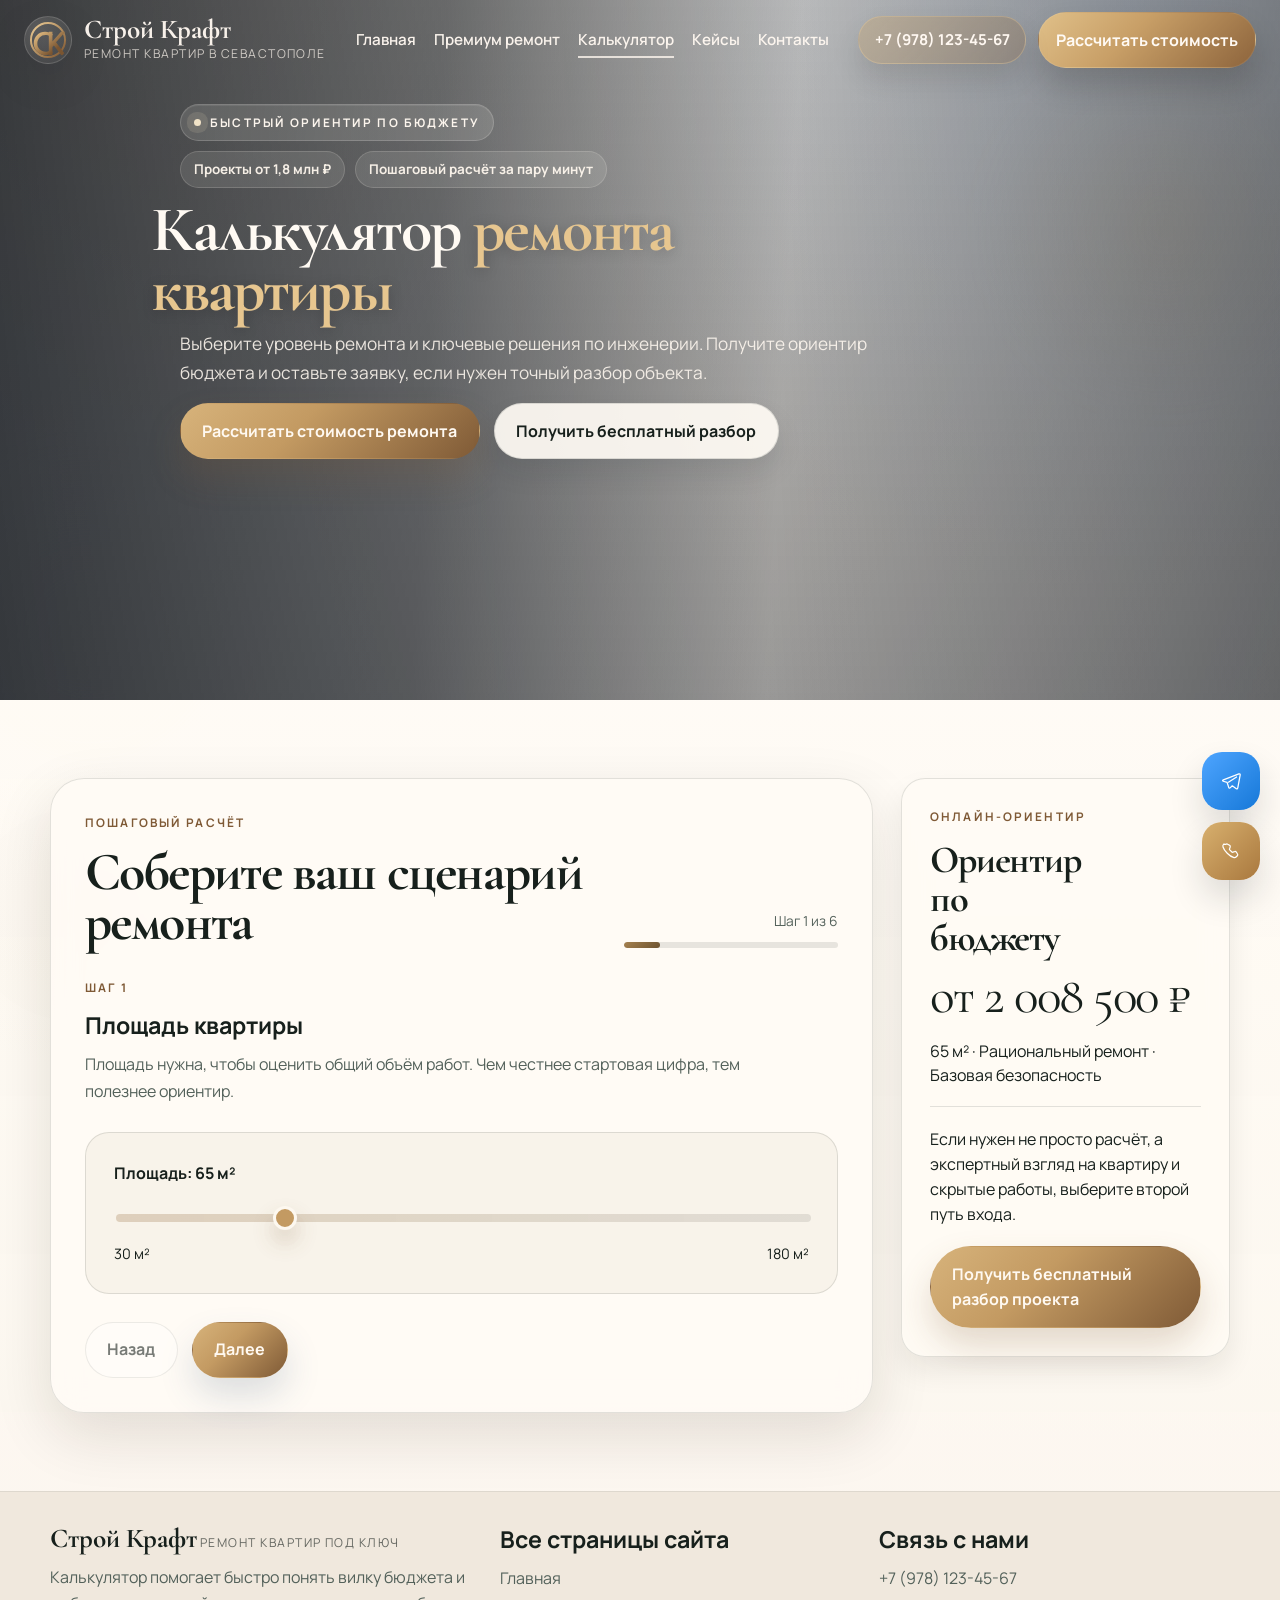
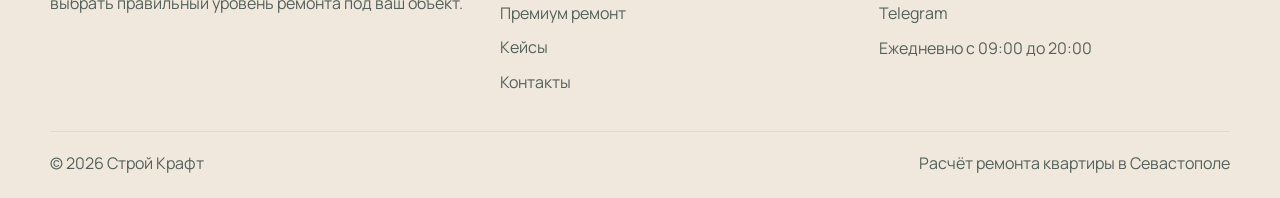
==== commit bc93c8fd: "hghghgh" ====
--- a/calculator.html
+++ b/calculator.html
@@ -55,6 +55,10 @@
           Выберите уровень ремонта и ключевые решения по инженерии. Получите ориентир бюджета и
           оставьте заявку, если нужен точный разбор объекта.
         </p>
+        <div class="hero__actions" data-reveal>
+          <a class="button" href="#calculatorWizard">Рассчитать стоимость ремонта</a>
+          <a class="button button--secondary" href="contact.html?lead=review">Получить бесплатный разбор</a>
+        </div>
       </div>
     </section>
 
@@ -121,7 +125,7 @@
           <section class="wizard-step" data-step="3">
             <div class="wizard-step__header">
               <p class="kicker">Шаг 3</p>
-              <h3>Электрическая система</h3>
+              <h3>Система электрики квартиры</h3>
               <p>Хорошая электрика даёт спокойствие: техника работает стабильно, нагрузка распределена, а доступ к щиту остаётся удобным.</p>
             </div>
             <div class="option-grid">
@@ -149,7 +153,7 @@
           <section class="wizard-step" data-step="4">
             <div class="wizard-step__header">
               <p class="kicker">Шаг 4</p>
-              <h3>Система воды</h3>
+              <h3>Система воды квартиры</h3>
               <p>Здесь важны тихая работа, долговечность и доступ к ключевым узлам. Это та часть ремонта, где переделки всегда дорогие.</p>
             </div>
             <div class="option-grid">
@@ -300,14 +304,14 @@
         <p>Калькулятор помогает быстро понять вилку бюджета и выбрать правильный уровень ремонта под ваш объект.</p>
       </div>
       <div>
-        <h3>Страницы</h3>
+        <h3>Все страницы сайта</h3>
         <a href="index.html">Главная</a>
         <a href="premium.html">Премиум ремонт</a>
         <a href="cases.html">Кейсы</a>
         <a href="contact.html">Контакты</a>
       </div>
       <div>
-        <h3>Связь</h3>
+        <h3>Связь с нами</h3>
         <a href="tel:+79781234567">+7 (978) 123-45-67</a>
         <a href="https://t.me/stroykraft_sev" target="_blank" rel="noopener">Telegram</a>
         <p>Ежедневно с 09:00 до 20:00</p>
--- a/style.css
+++ b/style.css
@@ -1321,17 +1321,6 @@
   transform: translate(-50%, 0);
 }
 
-[data-reveal] {
-  opacity: 0;
-  transform: translateY(26px);
-  transition: opacity 700ms cubic-bezier(0.2, 0.7, 0, 1), transform 700ms cubic-bezier(0.2, 0.7, 0, 1);
-}
-
-[data-reveal].is-visible {
-  opacity: 1;
-  transform: translateY(0);
-}
-
 @media (prefers-reduced-motion: reduce) {
   html {
     scroll-behavior: auto;
@@ -1344,9 +1333,16 @@
     transition: none !important;
   }
 
-  [data-reveal] {
-    opacity: 1;
-    transform: none;
+  [data-reveal],
+  .section-heading[data-reveal],
+  .section-heading[data-reveal] h2,
+  .final-cta__box[data-reveal] h2,
+  .hero-copy h1[data-reveal],
+  .page-hero__content h1[data-reveal],
+  .case-story__content > h2[data-reveal] {
+    opacity: 1 !important;
+    transform: none !important;
+    clip-path: none !important;
   }
 }
 
@@ -2429,20 +2425,25 @@
 .hero,
 .page-hero {
   min-height: 100svh;
-  padding: calc(var(--header-height) - 26px) 0 10px;
+  padding: calc(var(--header-height) + 18px) 0 12px;
   align-items: start;
 }
 
 .hero h1,
 .page-hero h1 {
-  font-size: clamp(2.7rem, 5.3vw, 4.7rem);
+  font-size: clamp(2.6rem, 5vw, 4.45rem);
   line-height: 0.94;
-  max-width: 15.5ch;
+  max-width: 17.6ch;
   text-wrap: pretty;
 }
 
 .page-home .hero {
   min-height: 100svh;
+}
+
+.page-home .hero-copy h1 {
+  margin-left: 0;
+  padding-left: 20px;
 }
 
 .page-hero--compact {
@@ -2464,12 +2465,12 @@
 
 .hero-copy,
 .page-hero__content {
-  padding-top: 0;
+  padding-top: 12px;
 }
 
 .hero-copy {
   max-width: 820px;
-  margin-top: -18px;
+  margin-top: 0;
 }
 
 .page-hero__content {
@@ -2525,6 +2526,23 @@
   min-width: 220px;
 }
 
+.hero__actions > .button:not(:first-child):not(.button--small),
+.final-cta__actions > .button:not(:first-child):not(.button--small) {
+  background: rgba(255, 251, 245, 0.92);
+  color: var(--text);
+  border-color: rgba(23, 32, 28, 0.12);
+  box-shadow: 0 14px 26px rgba(20, 27, 37, 0.1);
+}
+
+.hero__actions > .button:not(:first-child):not(.button--small):hover,
+.hero__actions > .button:not(:first-child):not(.button--small):focus-visible,
+.final-cta__actions > .button:not(:first-child):not(.button--small):hover,
+.final-cta__actions > .button:not(:first-child):not(.button--small):focus-visible {
+  background: #fffdf9;
+  border-color: rgba(23, 32, 28, 0.2);
+  box-shadow: 0 16px 28px rgba(20, 27, 37, 0.12);
+}
+
 .hero-proof {
   margin-top: 14px;
 }
@@ -2543,7 +2561,7 @@
 }
 
 .hero-panel {
-  transform: translateY(-58px);
+  transform: translateY(-28px);
   border-radius: 30px;
   background: linear-gradient(180deg, rgba(255, 251, 245, 0.12), rgba(255, 251, 245, 0.08));
 }
@@ -2585,8 +2603,16 @@
 }
 
 .section-heading h2 {
-  max-width: 14ch;
+  max-width: 18ch;
   text-wrap: balance;
+}
+
+.section-heading--proof {
+  max-width: 1060px;
+}
+
+.section-heading--proof h2 {
+  max-width: 18.6ch;
 }
 
 .section-heading--entry {
@@ -2627,6 +2653,29 @@
 
 .section-heading--estimate h2 {
   max-width: 22ch;
+}
+
+.section-heading--performance {
+  max-width: 980px;
+}
+
+.section-heading--performance h2 {
+  max-width: 18ch;
+}
+
+.section-heading--cases-result {
+  max-width: 980px;
+  margin-inline: auto;
+  text-align: center;
+}
+
+.section-heading--cases-result h2 {
+  max-width: 20ch;
+  margin-inline: auto;
+}
+
+.heading-break--results {
+  display: block;
 }
 
 .heading-break--estimate {
@@ -2880,6 +2929,32 @@
   margin-top: 20px;
 }
 
+.page-contact .page-hero__content {
+  max-width: 860px;
+  padding-top: 28px;
+}
+
+.page-contact .page-hero__content h1 {
+  max-width: 15.8ch;
+}
+
+.case-story__content > h2 {
+  max-width: 16ch;
+  text-wrap: balance;
+}
+
+.page-calculator #calculatorWizard {
+  scroll-margin-top: calc(var(--header-height) + 26px);
+}
+
+.heading-break--contact {
+  display: block;
+}
+
+.page-contact .page-hero__media {
+  background-position: center calc(50% + 30px);
+}
+
 .case-story {
   gap: 34px;
   align-items: start;
@@ -3006,14 +3081,18 @@
 [data-reveal] {
   opacity: 0;
   transform: translate3d(0, 24px, 0);
-  transition: opacity 760ms cubic-bezier(0.2, 0.7, 0, 1), transform 760ms cubic-bezier(0.2, 0.7, 0, 1);
+  will-change: transform, opacity;
+  transition:
+    opacity 920ms cubic-bezier(0.18, 0.82, 0.18, 1),
+    transform 1220ms cubic-bezier(0.18, 0.82, 0.18, 1);
 }
 
 .section-heading[data-reveal],
+.final-cta__box[data-reveal],
 .hero-copy h1[data-reveal],
 .page-hero__content h1[data-reveal],
 .case-story__content > h2[data-reveal] {
-  transform: translate3d(-44px, 0, 0);
+  transform: translate3d(-28px, 0, 0);
 }
 
 [data-reveal].is-visible {
@@ -3069,7 +3148,7 @@
   .hero,
   .page-hero {
     min-height: auto;
-    padding: calc(var(--header-height) - 10px) 0 12px;
+    padding: calc(var(--header-height) + 12px) 0 14px;
     align-items: start;
   }
 
@@ -3080,7 +3159,11 @@
   .hero-panel {
     max-width: 560px;
     margin-inline: auto;
-    transform: translateY(-20px);
+    transform: translateY(10px);
+  }
+
+  .page-home .hero-copy h1 {
+    margin-left: 0;
   }
 
   .hero-proof {
@@ -3126,7 +3209,11 @@
 
   .hero,
   .page-hero {
-    padding: calc(var(--header-height) - 8px) 0 12px;
+    padding: calc(var(--header-height) + 10px) 0 14px;
+  }
+
+  .page-home .hero-copy h1 {
+    margin-left: 0;
   }
 
   h1 {
@@ -3213,6 +3300,14 @@
     max-width: none;
   }
 
+  .section-heading--performance h2 {
+    max-width: none;
+  }
+
+  .section-heading--cases-result h2 {
+    max-width: none;
+  }
+
   .final-cta__box--home h2 {
     max-width: none;
   }
@@ -3229,8 +3324,16 @@
     display: none;
   }
 
+  .heading-break--results {
+    display: none;
+  }
+
+  .heading-break--contact {
+    display: none;
+  }
+
   .hero-copy {
-    margin-top: -10px;
+    margin-top: 0;
   }
 }
 
@@ -3276,16 +3379,17 @@
 .floating-contact-widget__link {
   display: inline-flex;
   align-items: center;
-  gap: 10px;
-  min-height: 56px;
-  padding: 8px 10px 8px 8px;
-  border-radius: 999px;
+  justify-content: center;
+  width: 58px;
+  height: 58px;
+  min-height: 58px;
+  padding: 0;
+  border-radius: 20px;
   border: 1px solid rgba(255, 248, 240, 0.38);
   background: rgba(255, 251, 245, 0.92);
   backdrop-filter: blur(16px);
   box-shadow: 0 18px 34px rgba(20, 27, 37, 0.14);
   color: var(--text);
-  font-weight: 800;
 }
 
 .floating-contact-widget__link:hover,
@@ -3299,15 +3403,15 @@
   display: inline-flex;
   align-items: center;
   justify-content: center;
-  width: 40px;
-  height: 40px;
-  border-radius: 50%;
-  flex: 0 0 40px;
+  width: 58px;
+  height: 58px;
+  border-radius: 20px;
+  flex: 0 0 58px;
 }
 
 .floating-contact-widget__icon svg {
-  width: 20px;
-  height: 20px;
+  width: 22px;
+  height: 22px;
 }
 
 .floating-contact-widget__link--telegram .floating-contact-widget__icon {
@@ -3318,6 +3422,10 @@
 .floating-contact-widget__link--phone .floating-contact-widget__icon {
   background: linear-gradient(135deg, #d8b06e, #a9783e);
   color: #fff;
+}
+
+.floating-contact-widget__link span:not(.floating-contact-widget__icon) {
+  display: none;
 }
 
 @media (max-width: 720px) {
@@ -3329,14 +3437,9 @@
 
   .floating-contact-widget__link {
     width: 54px;
+    height: 54px;
     min-height: 54px;
-    padding: 0;
-    justify-content: center;
     border-radius: 18px;
-  }
-
-  .floating-contact-widget__link span:not(.floating-contact-widget__icon) {
-    display: none;
   }
 
   .floating-contact-widget__icon {
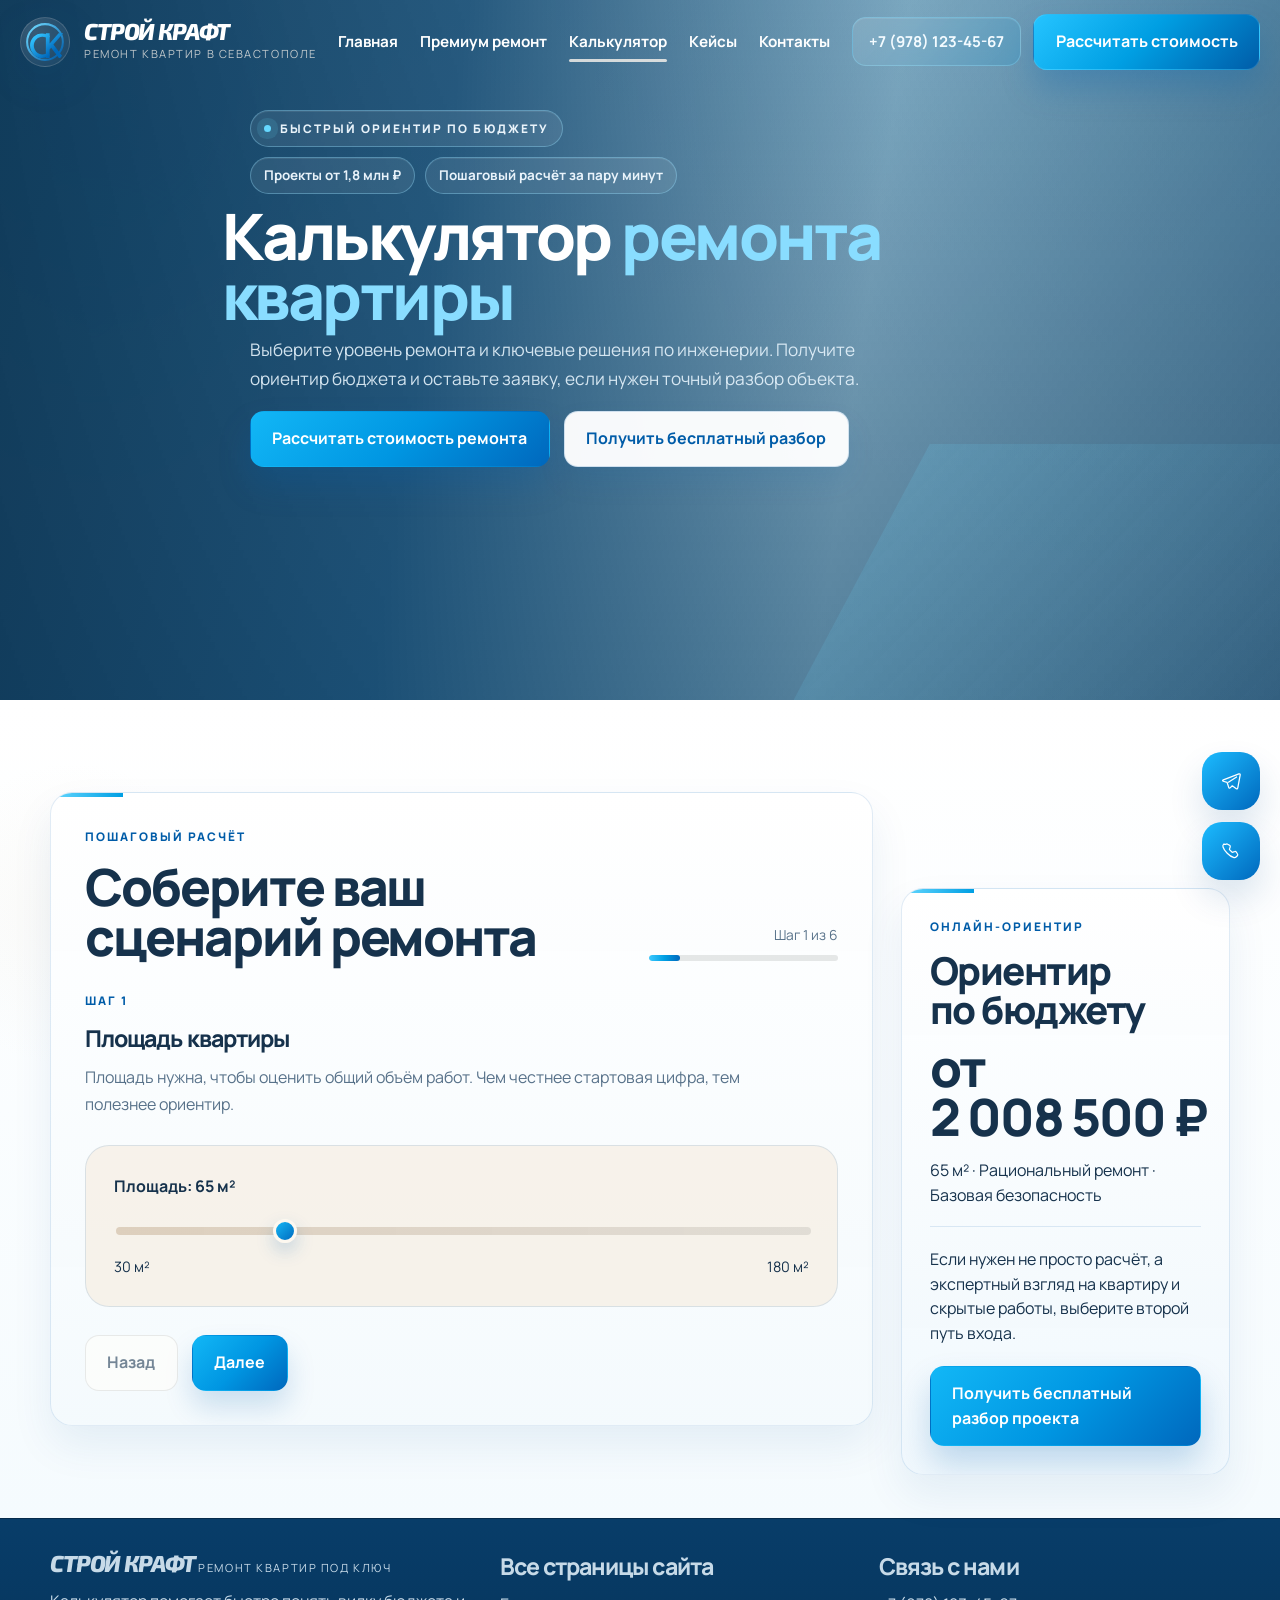
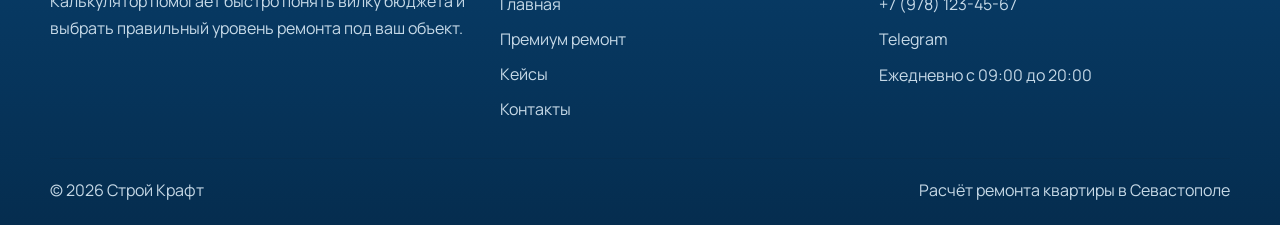
==== commit 4888b6f9: "hghgh" ====
--- a/calculator.html
+++ b/calculator.html
@@ -8,7 +8,7 @@
   <meta name="description" content="Пошаговый калькулятор ремонта квартиры в Севастополе: тип ремонта, электрика, вода, материалы и итоговая оценка бюджета с формой заявки.">
   <link rel="preconnect" href="https://fonts.googleapis.com">
   <link rel="preconnect" href="https://fonts.gstatic.com" crossorigin>
-  <link href="https://fonts.googleapis.com/css2?family=Cormorant+Garamond:wght@500;600;700&family=Manrope:wght@400;500;600;700;800&display=swap" rel="stylesheet">
+  <link href="https://fonts.googleapis.com/css2?family=Cormorant+Garamond:wght@500;600;700&family=Exo+2:ital,wght@0,700;0,800;1,700;1,800&family=Manrope:wght@400;500;600;700;800&display=swap" rel="stylesheet">
   <link rel="stylesheet" href="style.css">
   <script defer src="script.js"></script>
 </head>
--- a/style.css
+++ b/style.css
@@ -3448,3 +3448,854 @@
     border-radius: 18px;
   }
 }
+
+/* Corporate blue redesign inspired by clean industrial brand systems */
+:root {
+  --bg: #eef6fb;
+  --bg-alt: #ffffff;
+  --surface: rgba(255, 255, 255, 0.9);
+  --surface-strong: #ffffff;
+  --surface-dark: #083a63;
+  --text: #16324c;
+  --muted: #58728a;
+  --line: rgba(0, 95, 174, 0.12);
+  --line-strong: rgba(0, 95, 174, 0.22);
+  --accent: #009fe3;
+  --accent-deep: #005ca8;
+  --accent-soft: #dff4fd;
+  --accent-bright: #66d8ff;
+  --accent-glow: rgba(0, 159, 227, 0.22);
+  --shadow: 0 28px 60px rgba(0, 73, 135, 0.12);
+  --shadow-soft: 0 16px 34px rgba(0, 73, 135, 0.08);
+  --radius-xl: 28px;
+  --radius-lg: 22px;
+  --radius-md: 16px;
+  --radius-sm: 10px;
+}
+
+body {
+  background:
+    radial-gradient(circle at top left, rgba(0, 159, 227, 0.12), transparent 24%),
+    radial-gradient(circle at top right, rgba(102, 216, 255, 0.18), transparent 28%),
+    linear-gradient(180deg, #edf7fc 0%, #ffffff 22%, #f7fbfe 100%);
+  color: var(--text);
+}
+
+body::before {
+  background: radial-gradient(circle, rgba(0, 159, 227, 0.16), rgba(0, 159, 227, 0));
+  top: -80px;
+  left: -90px;
+}
+
+body::after {
+  background: radial-gradient(circle, rgba(102, 216, 255, 0.18), rgba(102, 216, 255, 0));
+  right: -100px;
+  top: 120px;
+}
+
+h1,
+h2,
+h3,
+.brand__mark,
+.calculator-summary__price {
+  font-family: "Manrope", sans-serif;
+  letter-spacing: -0.04em;
+}
+
+h1,
+h2 {
+  font-weight: 800;
+  line-height: 0.98;
+}
+
+h1 {
+  font-size: clamp(2.9rem, 5.4vw, 4.9rem);
+}
+
+h2 {
+  font-size: clamp(2rem, 4vw, 3.3rem);
+}
+
+h3 {
+  font-weight: 750;
+}
+
+p {
+  color: var(--muted);
+}
+
+.text-highlight {
+  background: linear-gradient(135deg, #15baff 0%, #009fe3 48%, #005ca8 100%);
+  -webkit-background-clip: text;
+  background-clip: text;
+  color: transparent;
+  -webkit-text-fill-color: transparent;
+  text-shadow: none;
+}
+
+.hero__content .text-highlight,
+.page-hero__content .text-highlight {
+  background: none;
+  color: #89ddff;
+  -webkit-text-fill-color: currentColor;
+  text-shadow: none;
+}
+
+.section {
+  padding: 92px 0;
+}
+
+.section--light {
+  background: linear-gradient(180deg, #ffffff 0%, #f5fbfe 100%);
+}
+
+.section--accent {
+  background: linear-gradient(180deg, #edf8fd 0%, #ffffff 100%);
+}
+
+.kicker,
+.hero__eyebrow {
+  color: var(--accent-deep);
+  font-weight: 800;
+  letter-spacing: 0.17em;
+}
+
+.site-header {
+  padding: 14px 0;
+}
+
+.site-header .container {
+  width: min(calc(100% - 40px), 1380px);
+}
+
+.site-header::before {
+  background: rgba(255, 255, 255, 0.92);
+  backdrop-filter: blur(18px) saturate(180%);
+  border-bottom: 1px solid rgba(0, 95, 174, 0.1);
+  box-shadow: 0 18px 36px rgba(0, 73, 135, 0.08);
+}
+
+.site-header__inner {
+  min-height: 52px;
+  gap: 14px;
+}
+
+.brand {
+  gap: 14px;
+}
+
+.brand__logo {
+  width: 50px;
+  height: 50px;
+  flex-basis: 50px;
+  filter: drop-shadow(0 12px 22px rgba(0, 95, 174, 0.18));
+}
+
+.brand__mark {
+  font-size: 1.55rem;
+  font-weight: 800;
+}
+
+.brand__sub {
+  color: rgba(255, 255, 255, 0.76);
+  letter-spacing: 0.14em;
+  font-size: 0.7rem;
+  text-transform: uppercase;
+}
+
+.site-nav {
+  gap: 22px;
+}
+
+.site-nav a {
+  color: rgba(255, 255, 255, 0.94);
+  font-size: 0.95rem;
+  font-weight: 700;
+}
+
+.site-nav a::after {
+  bottom: -0.35rem;
+  height: 3px;
+  border-radius: 999px;
+  background: linear-gradient(90deg, #66d8ff, #009fe3);
+}
+
+.site-header__actions {
+  gap: 12px;
+}
+
+.header-phone {
+  display: inline-flex;
+  align-items: center;
+  justify-content: center;
+  min-height: 46px;
+  padding: 0.74rem 1.02rem;
+  border: 1px solid rgba(184, 232, 255, 0.32);
+  border-radius: 14px;
+  background: rgba(255, 255, 255, 0.12);
+  color: #ffffff;
+  box-shadow: none;
+  backdrop-filter: blur(14px);
+}
+
+.header-cta {
+  min-width: 204px;
+}
+
+.site-header:not(.site-header--scrolled):not(.site-header--menu-open) .brand__mark,
+.site-header:not(.site-header--scrolled):not(.site-header--menu-open) .site-nav a,
+.site-header:not(.site-header--scrolled):not(.site-header--menu-open) .header-phone,
+.site-header:not(.site-header--scrolled):not(.site-header--menu-open) .menu-toggle {
+  color: #ffffff;
+}
+
+.site-header:not(.site-header--scrolled):not(.site-header--menu-open) .menu-toggle {
+  background: rgba(255, 255, 255, 0.08);
+  border-color: rgba(184, 232, 255, 0.28);
+}
+
+.site-header:not(.site-header--scrolled):not(.site-header--menu-open) .site-nav a:hover,
+.site-header:not(.site-header--scrolled):not(.site-header--menu-open) .site-nav a:focus-visible,
+.site-header:not(.site-header--scrolled):not(.site-header--menu-open) .site-nav a[aria-current="page"] {
+  color: #ffffff;
+}
+
+.site-header:not(.site-header--scrolled):not(.site-header--menu-open) .header-phone {
+  border-color: rgba(141, 226, 255, 0.34);
+  background: linear-gradient(135deg, rgba(255, 255, 255, 0.12), rgba(0, 159, 227, 0.16));
+  color: #f3fbff;
+  box-shadow: inset 0 1px 0 rgba(255, 255, 255, 0.08);
+}
+
+.site-header:not(.site-header--scrolled):not(.site-header--menu-open) .header-cta {
+  background: linear-gradient(135deg, #25c4ff 0%, #009fe3 48%, #005ca8 100%);
+  border-color: rgba(160, 230, 255, 0.18);
+  color: #ffffff;
+  box-shadow: 0 18px 32px rgba(0, 95, 174, 0.26);
+}
+
+.site-header:not(.site-header--scrolled):not(.site-header--menu-open) .header-cta:hover,
+.site-header:not(.site-header--scrolled):not(.site-header--menu-open) .header-cta:focus-visible {
+  background: linear-gradient(135deg, #35ccff 0%, #10aae9 48%, #0065b6 100%);
+  box-shadow: 0 20px 36px rgba(0, 95, 174, 0.3);
+}
+
+.site-header.site-header--scrolled .brand__mark,
+.site-header.site-header--menu-open .brand__mark,
+.site-header.site-header--scrolled .site-nav a,
+.site-header.site-header--menu-open .site-nav a,
+.site-header.site-header--scrolled .header-phone,
+.site-header.site-header--menu-open .header-phone,
+.site-header.site-header--scrolled .brand__sub,
+.site-header.site-header--menu-open .brand__sub,
+.site-header.site-header--scrolled .menu-toggle,
+.site-header.site-header--menu-open .menu-toggle {
+  color: var(--text);
+  text-shadow: none;
+}
+
+.site-header.site-header--scrolled .header-phone,
+.site-header.site-header--menu-open .header-phone {
+  background: rgba(255, 255, 255, 0.95);
+  border-color: rgba(0, 95, 174, 0.14);
+}
+
+.site-header.site-header--scrolled .site-nav a:hover,
+.site-header.site-header--scrolled .site-nav a:focus-visible,
+.site-header.site-header--scrolled .site-nav a[aria-current="page"],
+.site-header.site-header--menu-open .site-nav a:hover,
+.site-header.site-header--menu-open .site-nav a:focus-visible,
+.site-header.site-header--menu-open .site-nav a[aria-current="page"] {
+  color: var(--accent-deep);
+}
+
+.menu-toggle {
+  border-radius: 14px;
+}
+
+.menu-toggle span {
+  background: currentColor;
+}
+
+.button {
+  min-height: 52px;
+  padding: 0.9rem 1.34rem;
+  border-radius: 14px;
+  border: 1px solid transparent;
+  background: linear-gradient(135deg, #12b7f6 0%, #0096e2 52%, #0068bd 100%);
+  color: #ffffff;
+  box-shadow: 0 18px 32px rgba(0, 95, 174, 0.22);
+}
+
+.button:hover,
+.button:focus-visible {
+  background: linear-gradient(135deg, #22c1ff 0%, #0aa2ea 52%, #006fc5 100%);
+  box-shadow: 0 20px 36px rgba(0, 95, 174, 0.28);
+}
+
+.button--secondary,
+.button--ghost,
+.button--ghost-light,
+.hero__actions > .button:not(:first-child):not(.button--small),
+.final-cta__actions > .button:not(:first-child):not(.button--small) {
+  background: rgba(255, 255, 255, 0.96);
+  color: var(--accent-deep);
+  border: 1px solid rgba(0, 95, 174, 0.16);
+  box-shadow: 0 14px 28px rgba(0, 95, 174, 0.1);
+}
+
+.button--secondary:hover,
+.button--secondary:focus-visible,
+.button--ghost:hover,
+.button--ghost:focus-visible,
+.button--ghost-light:hover,
+.button--ghost-light:focus-visible,
+.hero__actions > .button:not(:first-child):not(.button--small):hover,
+.hero__actions > .button:not(:first-child):not(.button--small):focus-visible,
+.final-cta__actions > .button:not(:first-child):not(.button--small):hover,
+.final-cta__actions > .button:not(:first-child):not(.button--small):focus-visible {
+  background: #ffffff;
+  border-color: rgba(0, 95, 174, 0.26);
+  color: var(--accent-deep);
+}
+
+.hero,
+.page-hero {
+  padding: calc(var(--header-height) + 26px) 0 18px;
+}
+
+.hero__media,
+.page-hero__media {
+  filter: saturate(0.86) contrast(1.04) brightness(0.88);
+}
+
+.hero__shade,
+.page-hero__shade {
+  background:
+    linear-gradient(98deg, rgba(4, 47, 79, 0.92) 0%, rgba(6, 64, 106, 0.84) 34%, rgba(7, 87, 133, 0.4) 66%, rgba(4, 62, 103, 0.64) 100%),
+    linear-gradient(180deg, rgba(4, 47, 79, 0.12) 0%, rgba(4, 47, 79, 0.48) 100%);
+}
+
+.hero::after,
+.page-hero::after {
+  content: "";
+  position: absolute;
+  right: 0;
+  bottom: 0;
+  width: min(38vw, 560px);
+  height: min(20vw, 280px);
+  background: linear-gradient(135deg, rgba(102, 216, 255, 0.18), rgba(0, 159, 227, 0));
+  clip-path: polygon(28% 0, 100% 0, 100% 100%, 0 100%);
+  pointer-events: none;
+}
+
+.hero__content--grid {
+  grid-template-columns: minmax(0, 1.12fr) minmax(340px, 0.62fr);
+  gap: 42px;
+}
+
+.hero-copy,
+.page-hero__content {
+  max-width: 780px;
+  padding-top: 10px;
+}
+
+.page-home .hero-copy h1 {
+  margin-left: 0;
+  padding-left: 0;
+}
+
+.hero h1,
+.page-hero h1 {
+  max-width: 16.5ch;
+  color: #ffffff;
+}
+
+.hero__eyebrow,
+.hero-pills span {
+  border-color: rgba(150, 223, 255, 0.36);
+  background: rgba(255, 255, 255, 0.08);
+  color: rgba(240, 249, 255, 0.96);
+  box-shadow: inset 0 1px 0 rgba(255, 255, 255, 0.08);
+}
+
+.hero__eyebrow::before {
+  background: var(--accent-bright);
+  box-shadow: 0 0 0 7px rgba(102, 216, 255, 0.12);
+}
+
+.hero__lead {
+  max-width: 58ch;
+  color: rgba(229, 243, 252, 0.9);
+}
+
+.hero__actions {
+  margin-top: 18px;
+}
+
+.hero-proof {
+  margin-top: 20px;
+}
+
+.hero-proof div {
+  border: 1px solid rgba(141, 221, 255, 0.22);
+  border-radius: 18px;
+  background: linear-gradient(180deg, rgba(255, 255, 255, 0.16), rgba(255, 255, 255, 0.08));
+  box-shadow: none;
+}
+
+.hero-proof strong {
+  color: #ffffff;
+}
+
+.hero-proof span {
+  color: rgba(228, 242, 252, 0.84);
+}
+
+.hero-panel {
+  position: relative;
+  transform: translateY(-12px);
+  border-radius: 24px;
+  border: 1px solid rgba(0, 95, 174, 0.12);
+  background: linear-gradient(180deg, rgba(255, 255, 255, 0.98), rgba(242, 249, 253, 0.98));
+  box-shadow: 0 30px 60px rgba(0, 73, 135, 0.16);
+  backdrop-filter: blur(0);
+}
+
+.hero-panel::before {
+  content: "";
+  position: absolute;
+  inset: 0 0 auto 0;
+  height: 5px;
+  background: linear-gradient(90deg, #66d8ff, #009fe3, #005ca8);
+}
+
+.hero-panel img {
+  aspect-ratio: 1 / 1.06;
+  object-position: center 30%;
+}
+
+.hero-panel__content {
+  padding: 22px 24px 24px;
+}
+
+.hero-panel__eyebrow,
+.case-story__fact span,
+.entry-card__tag,
+.home-step span,
+.summary-chip span,
+.option-card__price,
+.problem-solution__label,
+.pillar-item__index,
+.calculator-summary .kicker,
+.home-estimator__average,
+.case-preview-card__price {
+  color: var(--accent-deep);
+}
+
+.hero-panel__content h2 {
+  color: var(--text);
+  font-size: 1.4rem;
+  line-height: 1.16;
+}
+
+.hero-panel__list li {
+  color: var(--muted);
+}
+
+.hero-panel__list li::before {
+  background: var(--accent);
+}
+
+.text-link,
+.text-link--light {
+  color: var(--accent-deep);
+}
+
+.text-link:hover,
+.text-link:focus-visible,
+.text-link--light:hover,
+.text-link--light:focus-visible {
+  color: var(--accent);
+}
+
+.feature-card,
+.entry-card,
+.timeline__item,
+.case-preview-card,
+.benefit-stack article,
+.home-step,
+.contact-card,
+.contact-panel,
+.calculator,
+.calculator-summary,
+.result-card,
+.summary-chip,
+.compact-banner,
+.option-card,
+.case-lead-panel,
+.home-estimator__card,
+.problem-solution article,
+.case-story__fact {
+  border: 1px solid rgba(0, 95, 174, 0.12);
+  border-radius: 22px;
+  background: linear-gradient(180deg, rgba(255, 255, 255, 0.99), rgba(244, 250, 253, 0.98));
+  box-shadow: 0 20px 42px rgba(0, 73, 135, 0.08);
+}
+
+.feature-card,
+.entry-card,
+.timeline__item,
+.contact-panel,
+.contact-card,
+.home-estimator__card,
+.calculator,
+.calculator-summary,
+.case-lead-panel {
+  position: relative;
+  overflow: hidden;
+}
+
+.feature-card::before,
+.entry-card::before,
+.timeline__item::before,
+.contact-panel::before,
+.contact-card::before,
+.calculator::before,
+.calculator-summary::before,
+.home-estimator__card::before,
+.case-lead-panel::before {
+  content: "";
+  position: absolute;
+  inset: 0 auto auto 0;
+  width: 72px;
+  height: 4px;
+  background: linear-gradient(90deg, #66d8ff, #009fe3);
+}
+
+.feature-icon {
+  background: rgba(0, 159, 227, 0.1);
+  color: var(--accent-deep);
+}
+
+.entry-card--accent,
+.home-estimator__result,
+.final-cta__box,
+.compact-banner,
+.compact-banner--soft {
+  border: 1px solid rgba(0, 95, 174, 0.14);
+  background: linear-gradient(135deg, #f2fbff 0%, #ffffff 38%, #eaf7fd 100%);
+  box-shadow: 0 24px 46px rgba(0, 73, 135, 0.08);
+}
+
+.entry-card__button {
+  border: 1px solid rgba(0, 95, 174, 0.16);
+  border-radius: 12px;
+  background: rgba(0, 159, 227, 0.06);
+  color: var(--accent-deep);
+}
+
+.entry-card--link:hover .entry-card__button,
+.entry-card--link:focus-visible .entry-card__button {
+  border-color: rgba(0, 95, 174, 0.24);
+  background: rgba(0, 159, 227, 0.1);
+  box-shadow: none;
+  color: var(--accent-deep);
+}
+
+.feature-card:hover,
+.entry-card:hover,
+.case-preview-card:hover,
+.home-step:hover,
+.benefit-stack article:hover,
+.contact-card:hover,
+.summary-chip:hover,
+.option-card--selectable:hover,
+.case-lead-panel:hover,
+.timeline__item:hover {
+  transform: translateY(-4px);
+  border-color: rgba(0, 95, 174, 0.18);
+  box-shadow: 0 24px 48px rgba(0, 73, 135, 0.12);
+}
+
+.split__media img,
+.case-preview-card img,
+.case-compare,
+.hero-panel,
+.case-story__media {
+  box-shadow: 0 26px 50px rgba(0, 73, 135, 0.12);
+}
+
+.benefit-stack article,
+.timeline__item,
+.case-preview-card,
+.contact-card {
+  backdrop-filter: none;
+}
+
+.timeline__item {
+  min-height: 236px;
+}
+
+.timeline__item span {
+  margin-bottom: 16px;
+}
+
+.timeline--four .timeline__item:not(:last-child)::after {
+  background: linear-gradient(90deg, rgba(0, 159, 227, 0.1), rgba(0, 159, 227, 0.62), rgba(0, 95, 174, 0.95));
+  filter: drop-shadow(0 10px 18px rgba(0, 95, 174, 0.18));
+}
+
+.split__media img,
+.case-preview-card img,
+.case-compare > img,
+.case-compare__before img {
+  transition: transform 700ms cubic-bezier(0.2, 0.7, 0, 1), filter 700ms cubic-bezier(0.2, 0.7, 0, 1);
+}
+
+.case-preview-card img,
+.case-compare > img,
+.case-compare__before img {
+  filter: saturate(0.95) contrast(1.04);
+}
+
+.case-compare__before {
+  border-right: 2px solid rgba(0, 95, 174, 0.26);
+}
+
+.case-compare__label {
+  background: rgba(0, 95, 174, 0.88);
+  color: #ffffff;
+  border: 1px solid rgba(255, 255, 255, 0.14);
+}
+
+.case-compare__handle {
+  background: linear-gradient(135deg, #19b6f5, #006cc0);
+  box-shadow: 0 12px 24px rgba(0, 95, 174, 0.22);
+}
+
+.problem-solution article {
+  border-top: none;
+}
+
+.problem-solution__label {
+  background: rgba(0, 159, 227, 0.1);
+}
+
+.case-story__intro {
+  max-width: 62ch;
+}
+
+.case-story__content > h2 {
+  max-width: 17ch;
+}
+
+.final-cta__box h2,
+.final-cta__box--home h2 {
+  max-width: 18ch;
+}
+
+.contact-panel,
+.calculator-summary,
+.home-estimator__card {
+  backdrop-filter: none;
+}
+
+.calculator-summary {
+  background: linear-gradient(180deg, rgba(255, 255, 255, 0.99), rgba(240, 248, 253, 0.98));
+}
+
+.calculator-summary h2 {
+  max-width: 10ch;
+  font-family: "Manrope", sans-serif;
+}
+
+.calculator-summary__price {
+  font-family: "Manrope", sans-serif;
+  font-weight: 800;
+  letter-spacing: -0.04em;
+}
+
+.summary-chip {
+  background: rgba(0, 159, 227, 0.06);
+}
+
+input,
+select,
+textarea {
+  border-color: rgba(0, 95, 174, 0.16);
+  border-radius: 14px;
+  background: rgba(255, 255, 255, 0.98);
+  color: var(--text);
+}
+
+input:focus,
+select:focus,
+textarea:focus {
+  border-color: rgba(0, 159, 227, 0.72);
+  box-shadow: 0 0 0 4px rgba(0, 159, 227, 0.12);
+  background: #ffffff;
+}
+
+input[type="range"]::-webkit-slider-thumb {
+  background: linear-gradient(135deg, #17b6f4, #006cc0);
+  box-shadow: 0 8px 18px rgba(0, 95, 174, 0.22);
+}
+
+input[type="range"]::-moz-range-thumb {
+  background: linear-gradient(135deg, #17b6f4, #006cc0);
+  box-shadow: 0 8px 18px rgba(0, 95, 174, 0.22);
+}
+
+.wizard-progress__bar span {
+  background: linear-gradient(90deg, #3cc9ff, #009fe3, #0068bd);
+}
+
+.wizard-controls .button,
+.page-calculator [data-submit-step] {
+  box-shadow: 0 16px 28px rgba(0, 95, 174, 0.18);
+}
+
+.option-card--selectable:hover,
+.option-card:has(input:checked) {
+  border-color: rgba(0, 159, 227, 0.28);
+  box-shadow: 0 18px 36px rgba(0, 95, 174, 0.1);
+}
+
+.site-footer {
+  background: linear-gradient(180deg, #083d69 0%, #052d4f 100%);
+  color: rgba(225, 240, 251, 0.88);
+}
+
+.site-footer p,
+.site-footer a,
+.site-footer .brand__mark,
+.site-footer .brand__sub {
+  color: inherit;
+}
+
+.site-footer a:hover,
+.site-footer a:focus-visible {
+  color: #8fe1ff;
+}
+
+.floating-contact-widget__link {
+  border-color: rgba(0, 95, 174, 0.14);
+  background: rgba(255, 255, 255, 0.96);
+  box-shadow: 0 18px 34px rgba(0, 73, 135, 0.14);
+}
+
+.floating-contact-widget__link:hover,
+.floating-contact-widget__link:focus-visible {
+  border-color: rgba(0, 95, 174, 0.26);
+  box-shadow: 0 22px 40px rgba(0, 73, 135, 0.18);
+}
+
+.floating-contact-widget__link--telegram .floating-contact-widget__icon,
+.floating-contact-widget__link--phone .floating-contact-widget__icon {
+  background: linear-gradient(135deg, #1cbcff, #0068bd);
+  color: #ffffff;
+}
+
+@media (max-width: 1120px) {
+  .site-header .container {
+    width: min(calc(100% - 28px), 100%);
+  }
+
+  .hero__content--grid {
+    gap: 24px;
+  }
+
+  .hero-panel {
+    transform: none;
+  }
+
+  .final-cta__box h2,
+  .final-cta__box--home h2,
+  .case-story__content > h2,
+  .calculator-summary h2 {
+    max-width: none;
+  }
+}
+
+@media (max-width: 900px) {
+  .site-header {
+    padding: 10px 0;
+  }
+
+  .site-nav.is-open {
+    background: rgba(255, 255, 255, 0.98);
+    border: 1px solid rgba(0, 95, 174, 0.12);
+    box-shadow: 0 20px 36px rgba(0, 73, 135, 0.14);
+  }
+
+  .site-nav.is-open a {
+    color: var(--text);
+  }
+
+  .site-nav.is-open a::after {
+    background: linear-gradient(90deg, #3cc9ff, #009fe3);
+  }
+
+  .hero,
+  .page-hero {
+    padding: calc(var(--header-height) + 18px) 0 18px;
+  }
+
+  .hero::after,
+  .page-hero::after {
+    width: min(62vw, 360px);
+    height: min(28vw, 180px);
+  }
+
+  .hero__actions .button,
+  .final-cta__actions .button {
+    width: 100%;
+  }
+}
+
+@media (max-width: 720px) {
+  h1 {
+    font-size: clamp(2.3rem, 9.8vw, 3.7rem);
+  }
+
+  h2 {
+    font-size: clamp(1.8rem, 8vw, 2.6rem);
+  }
+
+  .site-header .container {
+    width: min(calc(100% - 20px), 100%);
+  }
+
+  .button,
+  .header-phone {
+    border-radius: 12px;
+  }
+
+  .hero-proof div,
+  .feature-card,
+  .entry-card,
+  .timeline__item,
+  .home-step,
+  .benefit-stack article,
+  .case-preview-card__body,
+  .contact-card,
+  .case-lead-panel,
+  .contact-panel,
+  .calculator,
+  .calculator-summary,
+  .home-estimator__card {
+    border-radius: 18px;
+  }
+}
+
+.brand__mark {
+  font-family: "Exo 2", "Manrope", sans-serif;
+  font-size: clamp(1.3rem, 1.16rem + 0.36vw, 1.68rem);
+  font-style: italic;
+  font-weight: 800;
+  line-height: 0.92;
+  letter-spacing: -0.05em;
+  text-transform: uppercase;
+  white-space: nowrap;
+}
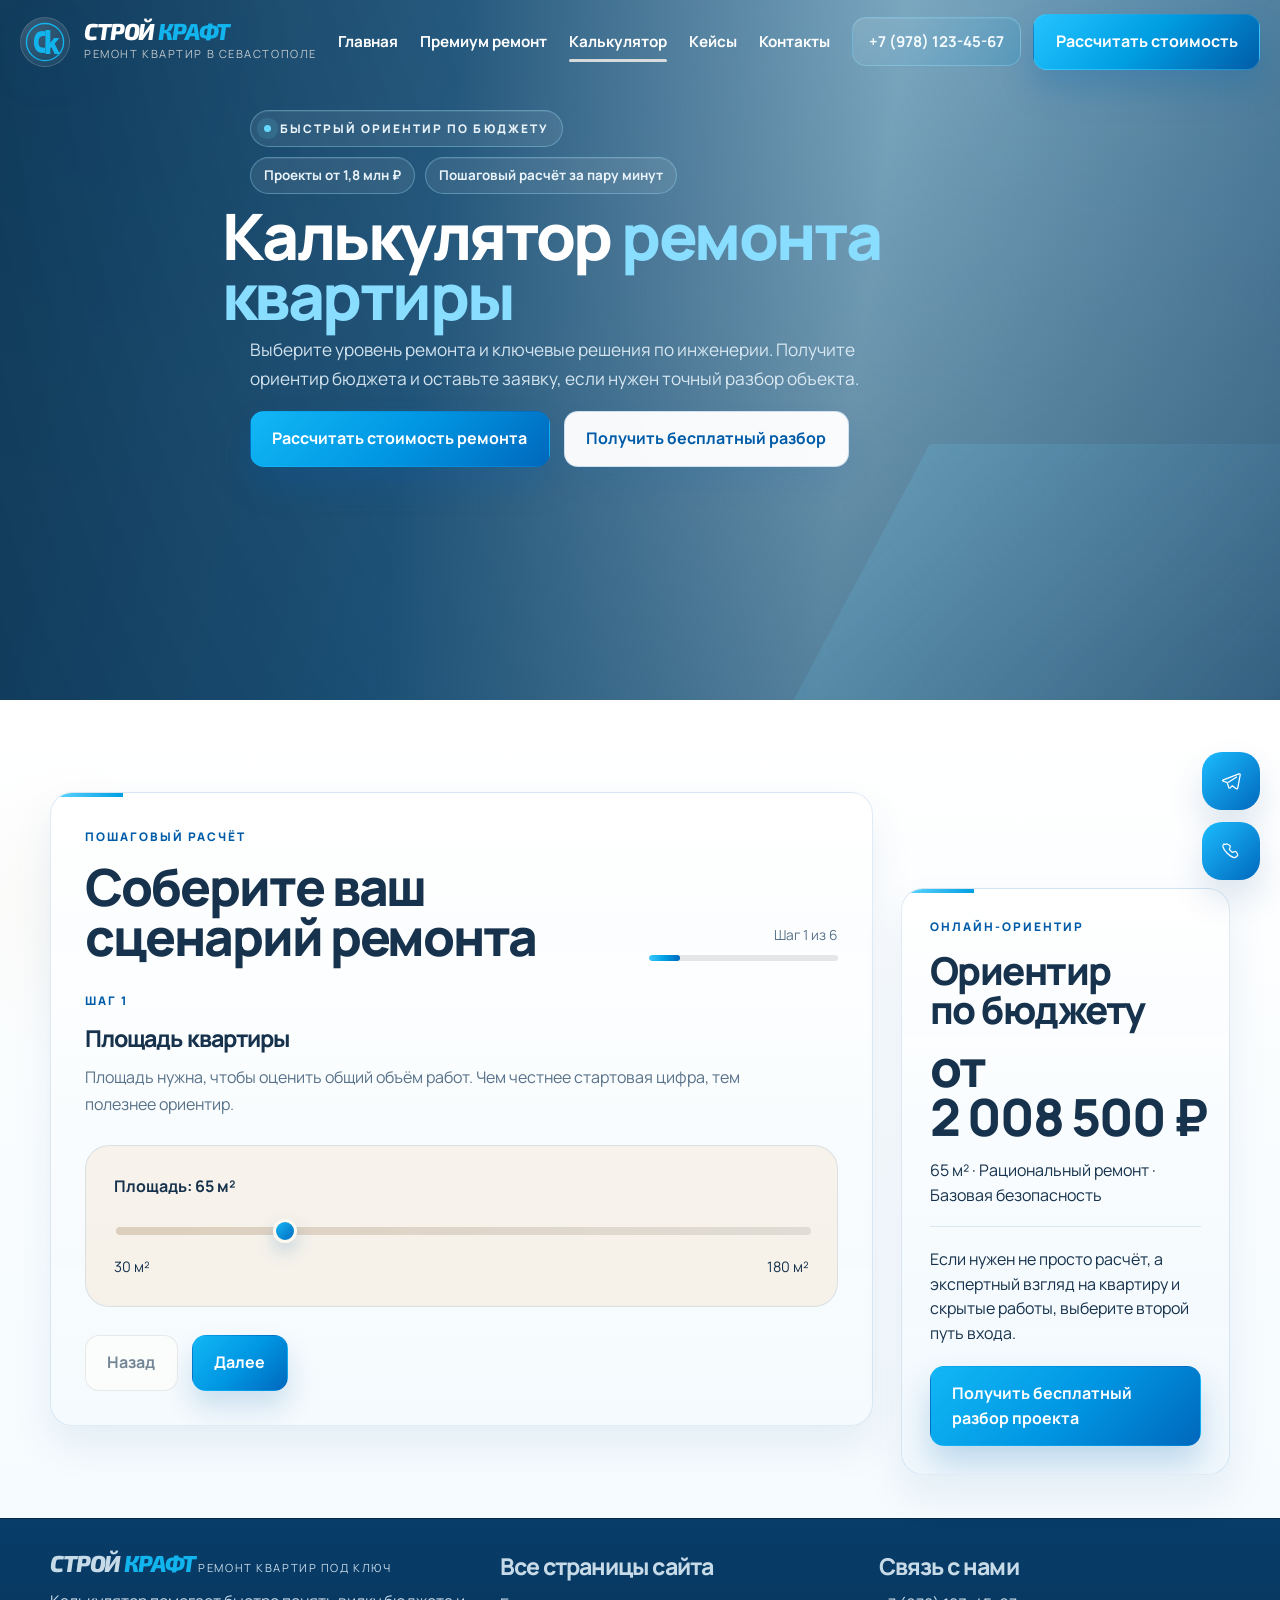
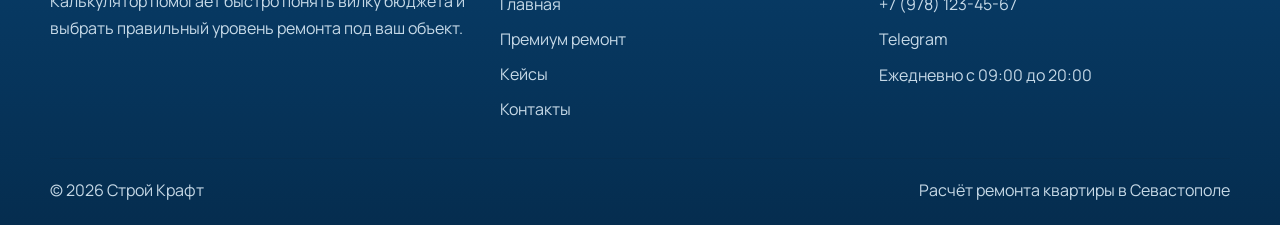
==== commit 841f7d35: "jjjj" ====
--- a/calculator.html
+++ b/calculator.html
@@ -18,7 +18,7 @@
       <a class="brand" href="index.html" aria-label="Строй Крафт">
         <img class="brand__logo" src="logo-ck.svg" alt="" width="52" height="52">
         <span class="brand__lockup">
-          <span class="brand__mark">Строй Крафт</span>
+          <span class="brand__mark"><span class="brand__mark-word">Строй</span> <span class="brand__mark-accent">Крафт</span></span>
           <span class="brand__sub">ремонт квартир в Севастополе</span>
         </span>
       </a>
@@ -298,7 +298,7 @@
     <div class="container site-footer__grid">
       <div>
         <a class="brand brand--footer" href="index.html">
-          <span class="brand__mark">Строй Крафт</span>
+          <span class="brand__mark"><span class="brand__mark-word">Строй</span> <span class="brand__mark-accent">Крафт</span></span>
           <span class="brand__sub">ремонт квартир под ключ</span>
         </a>
         <p>Калькулятор помогает быстро понять вилку бюджета и выбрать правильный уровень ремонта под ваш объект.</p>
--- a/style.css
+++ b/style.css
@@ -4299,3 +4299,600 @@
   text-transform: uppercase;
   white-space: nowrap;
 }
+
+.brand__mark-word,
+.brand__mark-accent {
+  display: inline-block;
+}
+
+.brand__mark-accent {
+  color: #12b4ee;
+}
+
+body.is-menu-open {
+  overflow: hidden;
+}
+
+button,
+.button,
+.header-phone,
+.menu-toggle,
+.floating-contact-widget__link {
+  touch-action: manipulation;
+}
+
+@media (max-width: 1120px) {
+  .site-header .container {
+    width: min(calc(100% - 28px), 100%);
+  }
+
+  .site-header__inner {
+    min-height: 54px;
+    gap: 12px;
+  }
+
+  .brand {
+    min-width: 0;
+    flex: 1 1 auto;
+  }
+
+  .brand__lockup {
+    min-width: 0;
+  }
+
+  .brand__sub {
+    letter-spacing: 0.11em;
+  }
+
+  .site-nav {
+    gap: 16px;
+  }
+
+  .site-nav a {
+    font-size: 0.92rem;
+  }
+
+  .site-header__actions {
+    gap: 10px;
+    flex-shrink: 0;
+  }
+
+  .header-phone {
+    padding: 0.7rem 0.92rem;
+  }
+
+  .header-cta {
+    min-width: 180px;
+  }
+
+  .hero__content--grid {
+    grid-template-columns: minmax(0, 1fr) minmax(300px, 0.56fr);
+    gap: 28px;
+    align-items: end;
+  }
+
+  .hero-copy,
+  .page-hero__content {
+    max-width: 660px;
+    padding-top: 4px;
+  }
+
+  .hero h1,
+  .page-hero h1 {
+    max-width: 14ch;
+  }
+
+  .hero-panel {
+    max-width: 400px;
+    width: 100%;
+    justify-self: end;
+  }
+
+  .hero-panel img {
+    aspect-ratio: 4 / 4.45;
+  }
+
+  .split,
+  .split--reverse,
+  .calculator-layout,
+  .contact-layout,
+  .case-story,
+  .case-story--reverse,
+  .case-lead-grid {
+    grid-template-columns: 1fr;
+    gap: 26px;
+  }
+
+  .split--reverse .split__media,
+  .case-story--reverse .case-story__media {
+    order: initial;
+  }
+
+  .split__media,
+  .case-story__media {
+    max-width: 780px;
+    width: 100%;
+    margin-inline: auto;
+  }
+
+  .calculator-summary {
+    position: static;
+    top: auto;
+  }
+
+  .site-footer__grid {
+    grid-template-columns: repeat(2, minmax(0, 1fr));
+  }
+
+  .site-footer__bottom {
+    flex-direction: column;
+    align-items: flex-start;
+    gap: 8px;
+  }
+}
+
+@media (max-width: 900px) {
+  :root {
+    --header-height: 68px;
+  }
+
+  .site-header {
+    padding: 8px 0;
+  }
+
+  .site-header .container {
+    width: min(calc(100% - 24px), 100%);
+  }
+
+  .site-header__inner {
+    min-height: 50px;
+    gap: 10px;
+  }
+
+  .brand {
+    gap: 10px;
+  }
+
+  .brand__logo {
+    width: 42px;
+    height: 42px;
+    flex-basis: 42px;
+  }
+
+  .brand__sub {
+    display: none;
+  }
+
+  .header-phone {
+    min-height: 42px;
+    padding: 0.62rem 0.82rem;
+    font-size: 0.9rem;
+  }
+
+  .header-cta {
+    min-width: 0;
+    min-height: 42px;
+    padding-inline: 1rem;
+    font-size: 0.9rem;
+  }
+
+  .site-nav.is-open {
+    position: fixed;
+    top: calc(var(--header-height) + 10px);
+    left: 12px;
+    right: 12px;
+    max-height: calc(100dvh - var(--header-height) - 22px);
+    overflow: auto;
+    overscroll-behavior: contain;
+    display: grid;
+    gap: 12px;
+    padding: 18px;
+    border-radius: 20px;
+    z-index: 80;
+  }
+
+  .site-nav.is-open a {
+    padding: 0.42rem 0;
+    font-size: 1rem;
+  }
+
+  .hero,
+  .page-hero {
+    min-height: auto;
+    padding: calc(var(--header-height) + 18px) 0 22px;
+    align-items: start;
+  }
+
+  .hero__content--grid {
+    grid-template-columns: 1fr;
+    gap: 20px;
+  }
+
+  .hero-copy,
+  .page-hero__content {
+    max-width: none;
+    padding-top: 0;
+  }
+
+  .hero h1,
+  .page-hero h1 {
+    max-width: 12ch;
+    font-size: clamp(2.5rem, 6vw, 4.2rem);
+  }
+
+  .hero__lead {
+    max-width: 48ch;
+  }
+
+  .hero__actions,
+  .final-cta__actions,
+  .wizard-controls,
+  .lead-form__actions {
+    display: grid;
+    grid-template-columns: repeat(2, minmax(0, 1fr));
+    gap: 12px;
+    width: 100%;
+  }
+
+  .hero__actions .button,
+  .final-cta__actions .button,
+  .wizard-controls .button,
+  .lead-form__actions .button {
+    width: 100%;
+    min-width: 0;
+  }
+
+  .hero-panel {
+    max-width: 560px;
+    margin-inline: auto;
+    justify-self: stretch;
+    transform: none;
+  }
+
+  .hero-panel img {
+    aspect-ratio: 4 / 3;
+  }
+
+  .hero-proof {
+    grid-template-columns: repeat(3, minmax(0, 1fr));
+    gap: 10px;
+  }
+
+  .hero-proof div {
+    min-height: 0;
+    padding: 16px 14px;
+  }
+
+  .entry-grid,
+  .value-columns,
+  .pillar-grid,
+  .emotion-grid,
+  .option-grid,
+  .option-grid--compact,
+  .segment-grid,
+  .case-preview-grid,
+  .benefit-stack,
+  .hero-strip__grid,
+  .timeline,
+  .timeline--three,
+  .timeline--four,
+  .problem-solution,
+  .contact-inline,
+  .lead-form--inline,
+  .wizard-step--result .result-card {
+    grid-template-columns: 1fr 1fr;
+  }
+
+  .final-cta__box {
+    grid-template-columns: 1fr;
+    align-items: start;
+    gap: 22px;
+    padding: 32px;
+  }
+
+  .case-story__facts {
+    grid-template-columns: repeat(3, minmax(0, 1fr));
+    gap: 10px;
+  }
+
+  .case-story__fact {
+    min-height: 0;
+  }
+}
+
+@media (max-width: 720px) {
+  :root {
+    --header-height: 64px;
+  }
+
+  input,
+  select,
+  textarea {
+    font-size: 16px;
+  }
+
+  .container,
+  .site-header .container {
+    width: min(calc(100% - 18px), 100%);
+  }
+
+  .section {
+    padding: 56px 0;
+  }
+
+  .site-header {
+    padding: 7px 0;
+  }
+
+  .site-header__inner {
+    min-height: 46px;
+    gap: 8px;
+  }
+
+  .brand {
+    gap: 9px;
+  }
+
+  .brand__logo {
+    width: 38px;
+    height: 38px;
+    flex-basis: 38px;
+  }
+
+  .brand__mark {
+    font-size: 1.08rem;
+  }
+
+  .header-phone {
+    display: none;
+  }
+
+  .site-header__actions {
+    gap: 6px;
+  }
+
+  .site-header__actions .button--small {
+    display: inline-flex;
+    min-height: 40px;
+    padding-inline: 0.82rem;
+    font-size: 0.78rem;
+  }
+
+  .menu-toggle {
+    width: 40px;
+    height: 40px;
+  }
+
+  .site-nav.is-open {
+    top: calc(var(--header-height) + 8px);
+    left: 8px;
+    right: 8px;
+    padding: 16px;
+    border-radius: 18px;
+  }
+
+  .hero,
+  .page-hero {
+    padding: calc(var(--header-height) + 14px) 0 18px;
+  }
+
+  .hero__eyebrow,
+  .hero-pills span {
+    font-size: 0.64rem;
+    letter-spacing: 0.12em;
+    padding: 0.52rem 0.72rem;
+  }
+
+  .hero-pills {
+    gap: 8px;
+  }
+
+  .hero h1,
+  .page-hero h1 {
+    max-width: 11ch;
+    font-size: clamp(1.96rem, 10vw, 3rem);
+  }
+
+  .hero__lead {
+    max-width: none;
+    font-size: 0.96rem;
+    line-height: 1.55;
+  }
+
+  .hero__actions,
+  .final-cta__actions,
+  .wizard-controls,
+  .lead-form__actions,
+  .contact-inline,
+  .lead-form--inline,
+  .entry-grid,
+  .value-columns,
+  .pillar-grid,
+  .emotion-grid,
+  .option-grid,
+  .option-grid--compact,
+  .segment-grid,
+  .case-preview-grid,
+  .benefit-stack,
+  .hero-strip__grid,
+  .timeline,
+  .timeline--three,
+  .timeline--four,
+  .problem-solution,
+  .case-story__facts,
+  .wizard-step--result .result-card,
+  .site-footer__grid {
+    grid-template-columns: 1fr;
+  }
+
+  .hero-panel,
+  .calculator,
+  .calculator-summary,
+  .contact-panel,
+  .contact-card,
+  .case-lead-panel,
+  .final-cta__box {
+    border-radius: 20px;
+  }
+
+  .hero-panel img {
+    aspect-ratio: 4 / 3.1;
+  }
+
+  .hero-panel__content {
+    padding: 18px;
+  }
+
+  .hero-panel__content h2 {
+    font-size: clamp(1.3rem, 5.2vw, 1.8rem);
+  }
+
+  .hero-proof {
+    grid-template-columns: 1fr;
+    gap: 10px;
+    margin-top: 14px;
+  }
+
+  .hero-proof strong {
+    font-size: 2rem;
+  }
+
+  .section-heading {
+    margin-bottom: 26px;
+  }
+
+  .section-heading h2,
+  .case-story__content > h2,
+  .calculator-summary h2,
+  .final-cta__box h2,
+  .final-cta__box--home h2 {
+    max-width: none;
+  }
+
+  .timeline__item,
+  .benefit-stack article,
+  .problem-solution article,
+  .case-preview-card__body,
+  .home-step,
+  .range-card,
+  .contact-card,
+  .case-lead-panel {
+    padding: 18px;
+  }
+
+  .calculator,
+  .calculator-summary,
+  .contact-panel {
+    padding: 22px;
+  }
+
+  .calculator__top {
+    flex-direction: column;
+    align-items: flex-start;
+    gap: 14px;
+  }
+
+  .wizard-progress {
+    width: 100%;
+  }
+
+  .option-card {
+    padding: 18px;
+  }
+
+  .case-story,
+  .split,
+  .split--reverse,
+  .calculator-layout,
+  .contact-layout,
+  .case-lead-grid {
+    gap: 20px;
+  }
+
+  .case-compare {
+    aspect-ratio: 1 / 1.02;
+    border-radius: 20px;
+  }
+
+  .floating-contact-widget {
+    right: 12px;
+    bottom: 12px;
+    gap: 10px;
+  }
+
+  .floating-contact-widget__link {
+    width: 54px;
+    height: 54px;
+    min-height: 54px;
+    padding: 0;
+    border-radius: 18px;
+  }
+
+  .floating-contact-widget__link span:not(.floating-contact-widget__icon) {
+    display: none;
+  }
+
+  .site-footer__bottom {
+    flex-direction: column;
+    align-items: flex-start;
+    gap: 8px;
+  }
+}
+
+@media (max-width: 560px) {
+  .container,
+  .site-header .container {
+    width: min(calc(100% - 14px), 100%);
+  }
+
+  .site-header__inner {
+    gap: 6px;
+  }
+
+  .brand__logo {
+    width: 36px;
+    height: 36px;
+    flex-basis: 36px;
+  }
+
+  .brand__mark {
+    font-size: 1rem;
+  }
+
+  .site-header__actions .button--small {
+    min-height: 38px;
+    padding-inline: 0.74rem;
+    font-size: 0.74rem;
+  }
+
+  .hero h1,
+  .page-hero h1 {
+    font-size: clamp(1.82rem, 10.6vw, 2.5rem);
+  }
+
+  .hero__lead {
+    font-size: 0.92rem;
+  }
+
+  .result-card__amount strong,
+  .calculator-summary__price {
+    font-size: clamp(2rem, 10vw, 2.7rem);
+  }
+
+  .floating-contact-widget {
+    right: 10px;
+    bottom: 10px;
+  }
+
+  .floating-contact-widget__link {
+    width: 48px;
+    height: 48px;
+    min-height: 48px;
+    border-radius: 16px;
+  }
+
+  .floating-contact-widget__icon {
+    width: 18px;
+    height: 18px;
+  }
+}
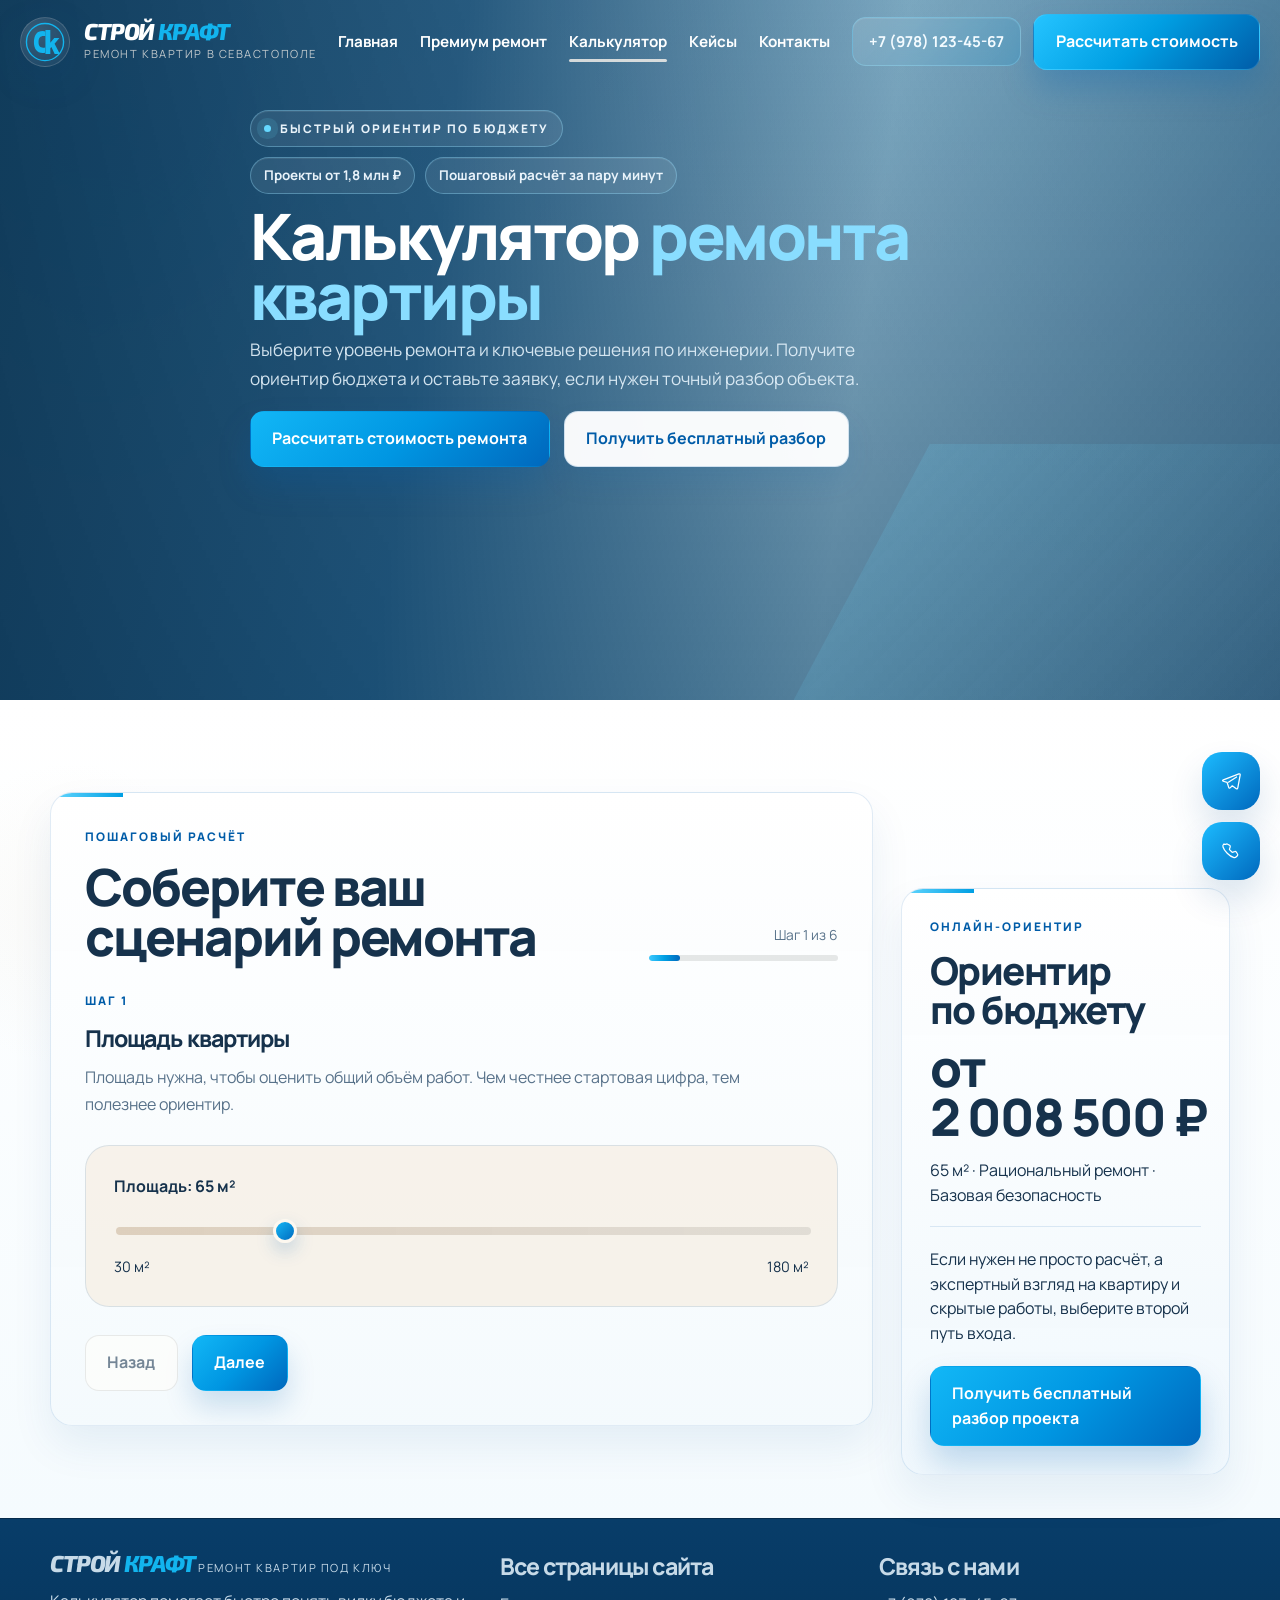
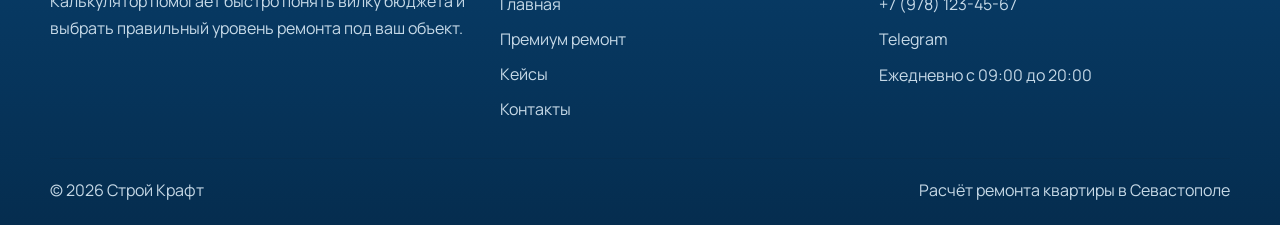
==== commit 5f5efbb9: "Polish mobile navigation and hero spacing" ====
--- a/calculator.html
+++ b/calculator.html
@@ -25,6 +25,7 @@
       <button class="menu-toggle" type="button" aria-expanded="false" aria-controls="siteNav" data-menu-toggle>
         <span></span>
         <span></span>
+        <span></span>
       </button>
       <nav class="site-nav" id="siteNav" data-nav>
         <a href="index.html">Главная</a>
--- a/style.css
+++ b/style.css
@@ -4896,3 +4896,474 @@
     height: 18px;
   }
 }
+
+.page-premium .page-hero__content > h1,
+.page-calculator .page-hero__content > h1,
+.page-cases .page-hero__content > h1,
+.page-contact .page-hero__content > h1 {
+  margin-left: 0;
+  padding-left: 28px;
+  text-indent: 0;
+}
+
+@media (max-width: 900px) {
+  .page-premium .page-hero__content > h1,
+  .page-calculator .page-hero__content > h1,
+  .page-cases .page-hero__content > h1,
+  .page-contact .page-hero__content > h1 {
+    padding-left: 22px;
+  }
+}
+
+@media (max-width: 560px) {
+  .page-premium .page-hero__content > h1,
+  .page-calculator .page-hero__content > h1,
+  .page-cases .page-hero__content > h1,
+  .page-contact .page-hero__content > h1 {
+    padding-left: 14px;
+  }
+}
+
+.page-cases .case-story {
+  gap: 54px;
+}
+
+.page-cases .case-story__content {
+  padding-left: 6px;
+}
+
+.page-cases .case-story__content > h2 {
+  max-width: 20ch;
+}
+
+@media (max-width: 1120px) {
+  .page-cases .case-story {
+    gap: 42px;
+  }
+
+  .page-cases .case-story__content {
+    padding-left: 0;
+  }
+
+  .page-cases .case-story__content > h2 {
+    max-width: 18ch;
+  }
+}
+
+.hero-panel {
+  border: none;
+}
+
+.hero-panel::before {
+  display: none;
+}
+
+.page-home .hero-copy .hero-pills,
+.page-home .hero-copy .hero__lead,
+.page-home .hero-copy .hero__actions,
+.page-home .hero-copy .hero-proof {
+  margin-left: 0;
+}
+
+.page-home .hero-copy > h1 {
+  margin-left: 22px;
+}
+
+@media (max-width: 900px) {
+  .page-home .hero-copy .hero-pills,
+  .page-home .hero-copy .hero__lead,
+  .page-home .hero-copy .hero__actions,
+  .page-home .hero-copy .hero-proof {
+    margin-left: 0;
+  }
+
+  .page-home .hero-copy > h1 {
+    margin-left: 16px;
+  }
+}
+
+@media (max-width: 560px) {
+  .page-home .hero-copy .hero-pills,
+  .page-home .hero-copy .hero__lead,
+  .page-home .hero-copy .hero__actions,
+  .page-home .hero-copy .hero-proof {
+    margin-left: 0;
+  }
+
+  .page-home .hero-copy > h1 {
+    margin-left: 10px;
+  }
+}
+
+/* Delivery polish: tablet + mobile */
+@media (max-width: 1120px) and (min-width: 901px) {
+  .site-header .container {
+    width: min(calc(100% - 24px), 100%);
+  }
+
+  .site-header__inner {
+    gap: 10px;
+  }
+
+  .brand {
+    flex: 0 1 auto;
+    min-width: 0;
+    gap: 10px;
+  }
+
+  .brand__logo {
+    width: 46px;
+    height: 46px;
+    flex-basis: 46px;
+  }
+
+  .brand__mark {
+    font-size: 1.34rem;
+  }
+
+  .site-nav {
+    flex: 1 1 auto;
+    justify-content: center;
+    gap: 12px;
+    min-width: 0;
+  }
+
+  .site-nav a {
+    font-size: 0.84rem;
+    white-space: nowrap;
+  }
+
+  .site-header__actions {
+    gap: 8px;
+    margin-left: 0;
+  }
+
+  .header-phone {
+    display: none;
+  }
+
+  .header-cta {
+    min-width: auto;
+    min-height: 44px;
+    padding-inline: 1rem;
+    font-size: 0.78rem;
+  }
+
+  .hero__content--grid {
+    align-items: center;
+    gap: 26px;
+  }
+
+  .page-home .hero-copy,
+  .page-hero__content {
+    padding-inline-start: 8px;
+  }
+
+  .page-home .hero-copy > h1,
+  .page-premium .page-hero__content > h1,
+  .page-calculator .page-hero__content > h1,
+  .page-cases .page-hero__content > h1,
+  .page-contact .page-hero__content > h1 {
+    margin-left: 0;
+    padding-left: 0;
+  }
+}
+
+@media (max-width: 900px) {
+  .site-header .container {
+    width: min(calc(100% - 20px), 100%);
+  }
+
+  .site-header__inner {
+    min-height: 52px;
+    gap: 10px;
+  }
+
+  .brand {
+    flex: 1 1 auto;
+    min-width: 0;
+  }
+
+  .brand__lockup {
+    min-width: 0;
+  }
+
+  .brand__mark {
+    font-size: clamp(1.05rem, 1rem + 0.3vw, 1.22rem);
+  }
+
+  .menu-toggle {
+    order: 3;
+    flex: 0 0 44px;
+    width: 44px;
+    height: 44px;
+    margin-left: 0;
+    align-self: center;
+  }
+
+  .menu-toggle span {
+    left: 11px;
+    right: 11px;
+    height: 2px;
+    border-radius: 999px;
+  }
+
+  .menu-toggle span:nth-child(1) {
+    transform: translateY(-6px);
+  }
+
+  .menu-toggle span:nth-child(2) {
+    transform: translateY(0);
+    opacity: 1;
+  }
+
+  .menu-toggle span:nth-child(3) {
+    transform: translateY(6px);
+  }
+
+  .menu-toggle.is-open span:nth-child(1) {
+    transform: rotate(45deg);
+  }
+
+  .menu-toggle.is-open span:nth-child(2) {
+    opacity: 0;
+  }
+
+  .menu-toggle.is-open span:nth-child(3) {
+    transform: rotate(-45deg);
+  }
+
+  .site-header__actions {
+    order: 2;
+    margin-left: auto;
+    gap: 8px;
+  }
+
+  .header-phone {
+    display: none;
+  }
+
+  .site-header__actions .button--small {
+    display: inline-flex;
+    min-height: 42px;
+    padding-inline: 0.95rem;
+    font-size: 0.76rem;
+  }
+
+  .site-nav.is-open {
+    top: calc(var(--header-height) + 12px);
+    left: 12px;
+    right: 12px;
+    padding: 18px 18px 20px;
+    gap: 12px;
+    border-radius: 20px;
+  }
+
+  .site-nav.is-open a {
+    padding: 0.35rem 0;
+    font-size: 1rem;
+  }
+
+  .page-home .hero-copy,
+  .page-hero__content {
+    padding-inline: 8px 0;
+  }
+
+  .page-home .hero-copy > h1,
+  .page-premium .page-hero__content > h1,
+  .page-calculator .page-hero__content > h1,
+  .page-cases .page-hero__content > h1,
+  .page-contact .page-hero__content > h1 {
+    margin-left: 0;
+    padding-left: 0;
+  }
+
+  .hero h1,
+  .page-hero h1 {
+    max-width: 12.8ch;
+  }
+
+  .hero__lead {
+    max-width: 34rem;
+  }
+
+  .hero__actions {
+    gap: 10px;
+  }
+
+  .hero-panel {
+    margin-inline: 0 auto;
+  }
+}
+
+@media (max-width: 720px) {
+  .site-header .container {
+    width: min(calc(100% - 16px), 100%);
+  }
+
+  .site-header__inner {
+    min-height: 48px;
+    gap: 8px;
+    align-items: center;
+  }
+
+  .brand {
+    gap: 8px;
+  }
+
+  .brand__logo {
+    width: 38px;
+    height: 38px;
+    flex-basis: 38px;
+  }
+
+  .brand__mark {
+    font-size: 1rem;
+  }
+
+  .brand__sub,
+  .site-header__actions {
+    display: none;
+  }
+
+  .menu-toggle {
+    width: 42px;
+    height: 42px;
+    margin-left: auto;
+  }
+
+  .site-nav.is-open {
+    top: calc(var(--header-height) + 6px);
+    left: 8px;
+    right: 8px;
+    padding: 16px 16px 18px;
+    border-radius: 18px;
+  }
+
+  .hero,
+  .page-hero {
+    padding: calc(var(--header-height) + 16px) 0 18px;
+  }
+
+  .page-home .hero-copy,
+  .page-hero__content {
+    padding-inline: 6px 0;
+  }
+
+  .hero h1,
+  .page-hero h1 {
+    max-width: 11.5ch;
+    font-size: clamp(2.15rem, 9.5vw, 3.2rem);
+  }
+
+  .hero__lead {
+    font-size: 0.96rem;
+  }
+
+  .hero__actions {
+    grid-template-columns: 1fr;
+  }
+
+  .hero__actions .button {
+    width: 100%;
+  }
+
+  .floating-contact-widget {
+    right: calc(10px + env(safe-area-inset-right));
+    bottom: calc(10px + env(safe-area-inset-bottom));
+    gap: 8px;
+  }
+
+  .floating-contact-widget__link {
+    width: 50px;
+    height: 50px;
+    min-height: 50px;
+    padding: 0;
+    border-radius: 16px;
+    background: #ffffff;
+  }
+
+  .floating-contact-widget__link--telegram {
+    background: linear-gradient(135deg, #1cbcff, #0068bd);
+    color: #ffffff;
+    border-color: transparent;
+    box-shadow: 0 16px 26px rgba(0, 95, 174, 0.24);
+  }
+
+  .floating-contact-widget__link--phone {
+    background: #ffffff;
+    color: var(--accent-deep);
+    border-color: rgba(0, 95, 174, 0.18);
+    box-shadow: 0 14px 24px rgba(0, 73, 135, 0.14);
+  }
+
+  .floating-contact-widget__icon {
+    width: 100%;
+    height: 100%;
+    border-radius: inherit;
+    background: transparent !important;
+    color: inherit;
+  }
+
+  .floating-contact-widget__icon svg {
+    width: 20px;
+    height: 20px;
+  }
+
+  .site-footer {
+    padding: 28px 0 18px;
+  }
+
+  .site-footer__grid {
+    gap: 20px;
+  }
+
+  .site-footer__grid > div {
+    padding-top: 16px;
+    border-top: 1px solid rgba(143, 225, 255, 0.16);
+  }
+
+  .site-footer__grid > div:first-child {
+    padding-top: 0;
+    border-top: 0;
+  }
+
+  .brand--footer {
+    margin-bottom: 10px;
+  }
+
+  .site-footer__grid a,
+  .site-footer__grid p {
+    margin-bottom: 8px;
+  }
+
+  .site-footer__bottom {
+    margin-top: 18px;
+    padding-top: 14px;
+    gap: 6px;
+  }
+}
+
+@media (max-width: 560px) {
+  .page-home .hero-copy,
+  .page-hero__content {
+    padding-inline: 4px 0;
+  }
+
+  .hero h1,
+  .page-hero h1 {
+    max-width: 11.1ch;
+  }
+
+  .floating-contact-widget__link {
+    width: 46px;
+    height: 46px;
+    min-height: 46px;
+    border-radius: 15px;
+  }
+
+  .floating-contact-widget__icon svg {
+    width: 18px;
+    height: 18px;
+  }
+}
